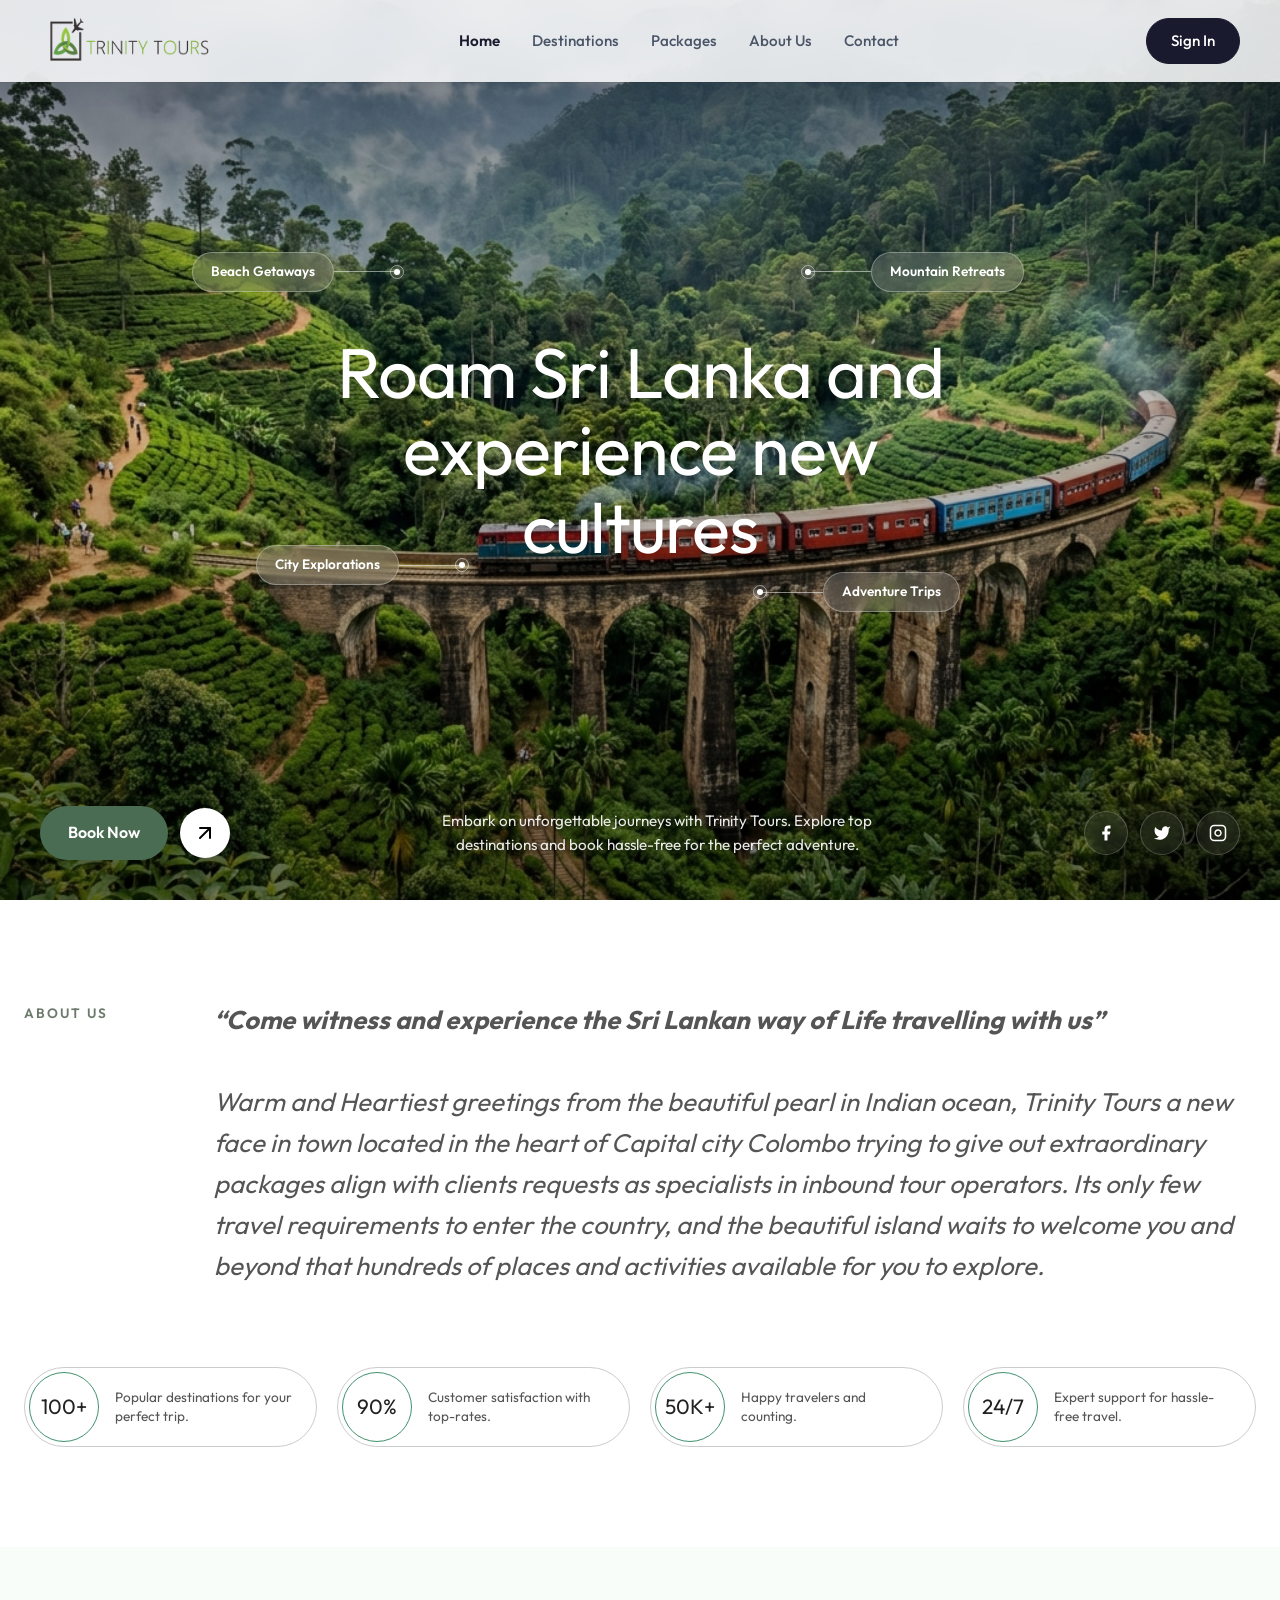
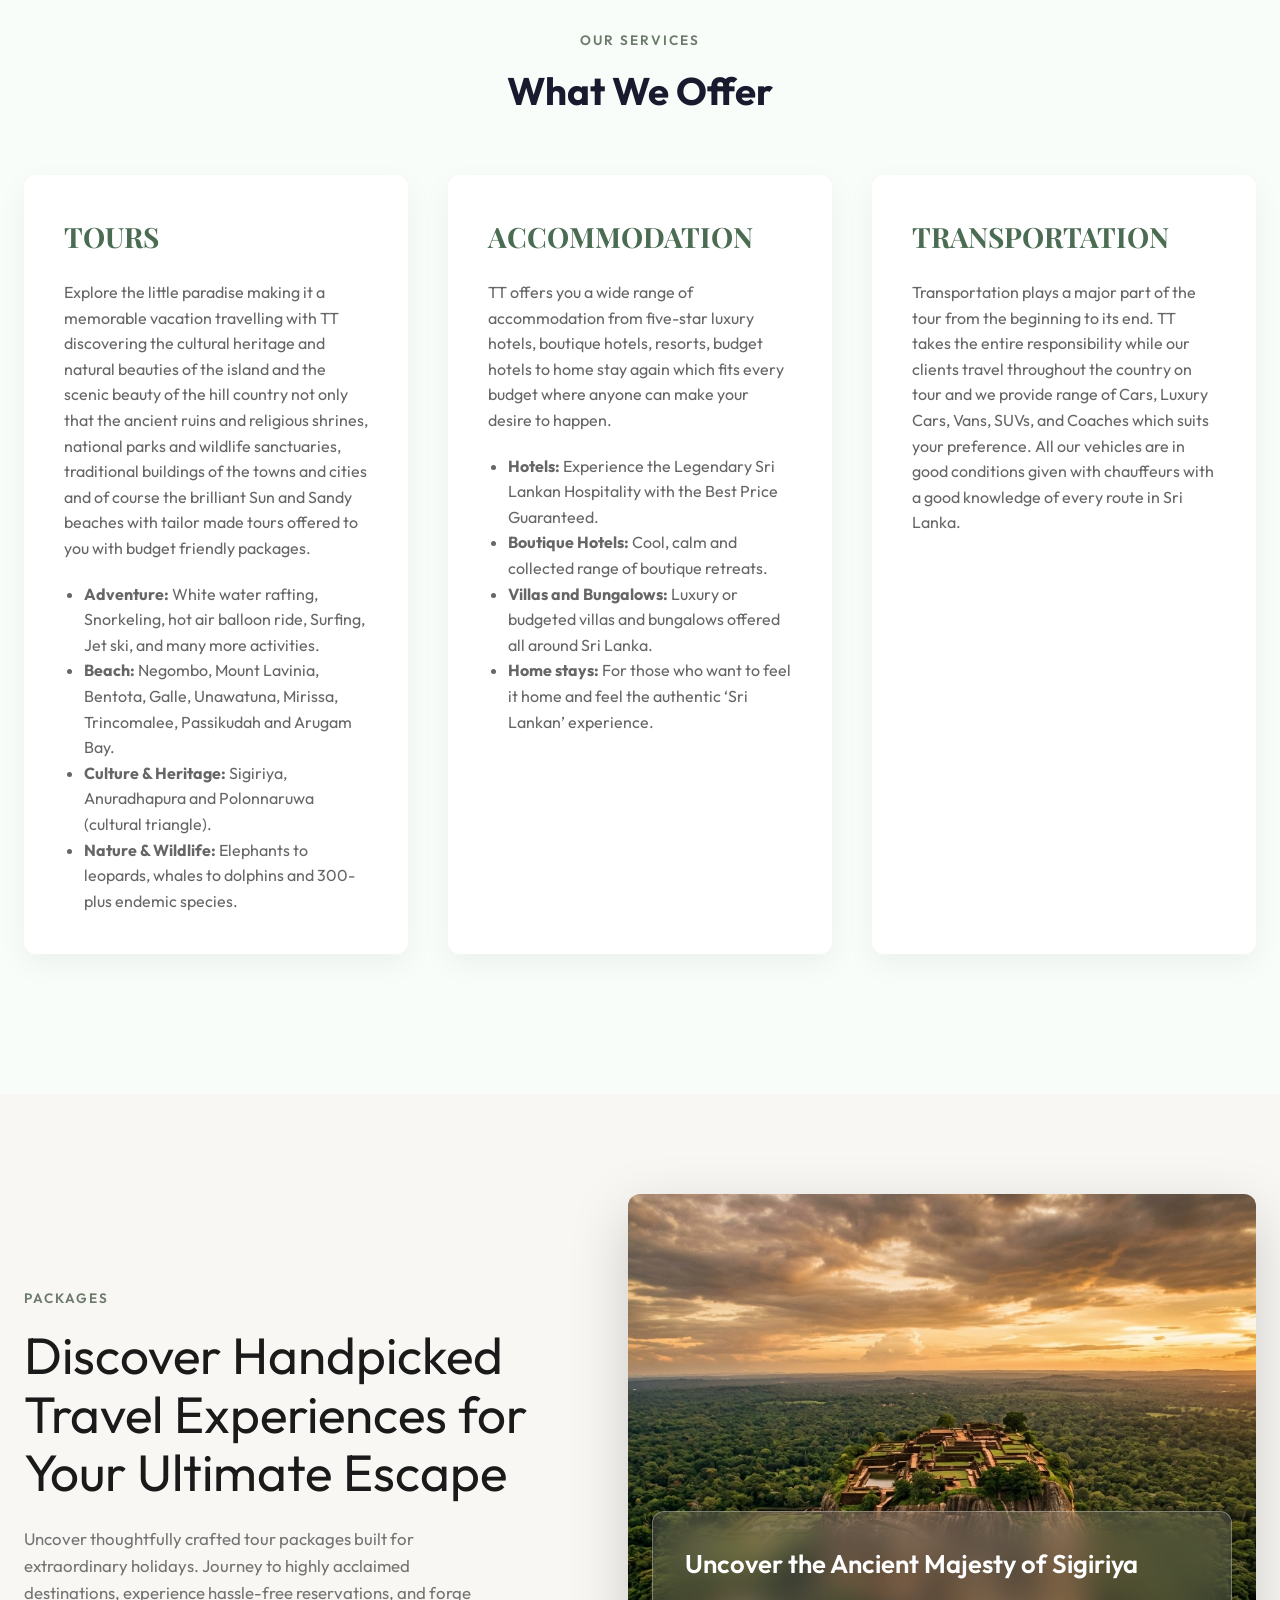
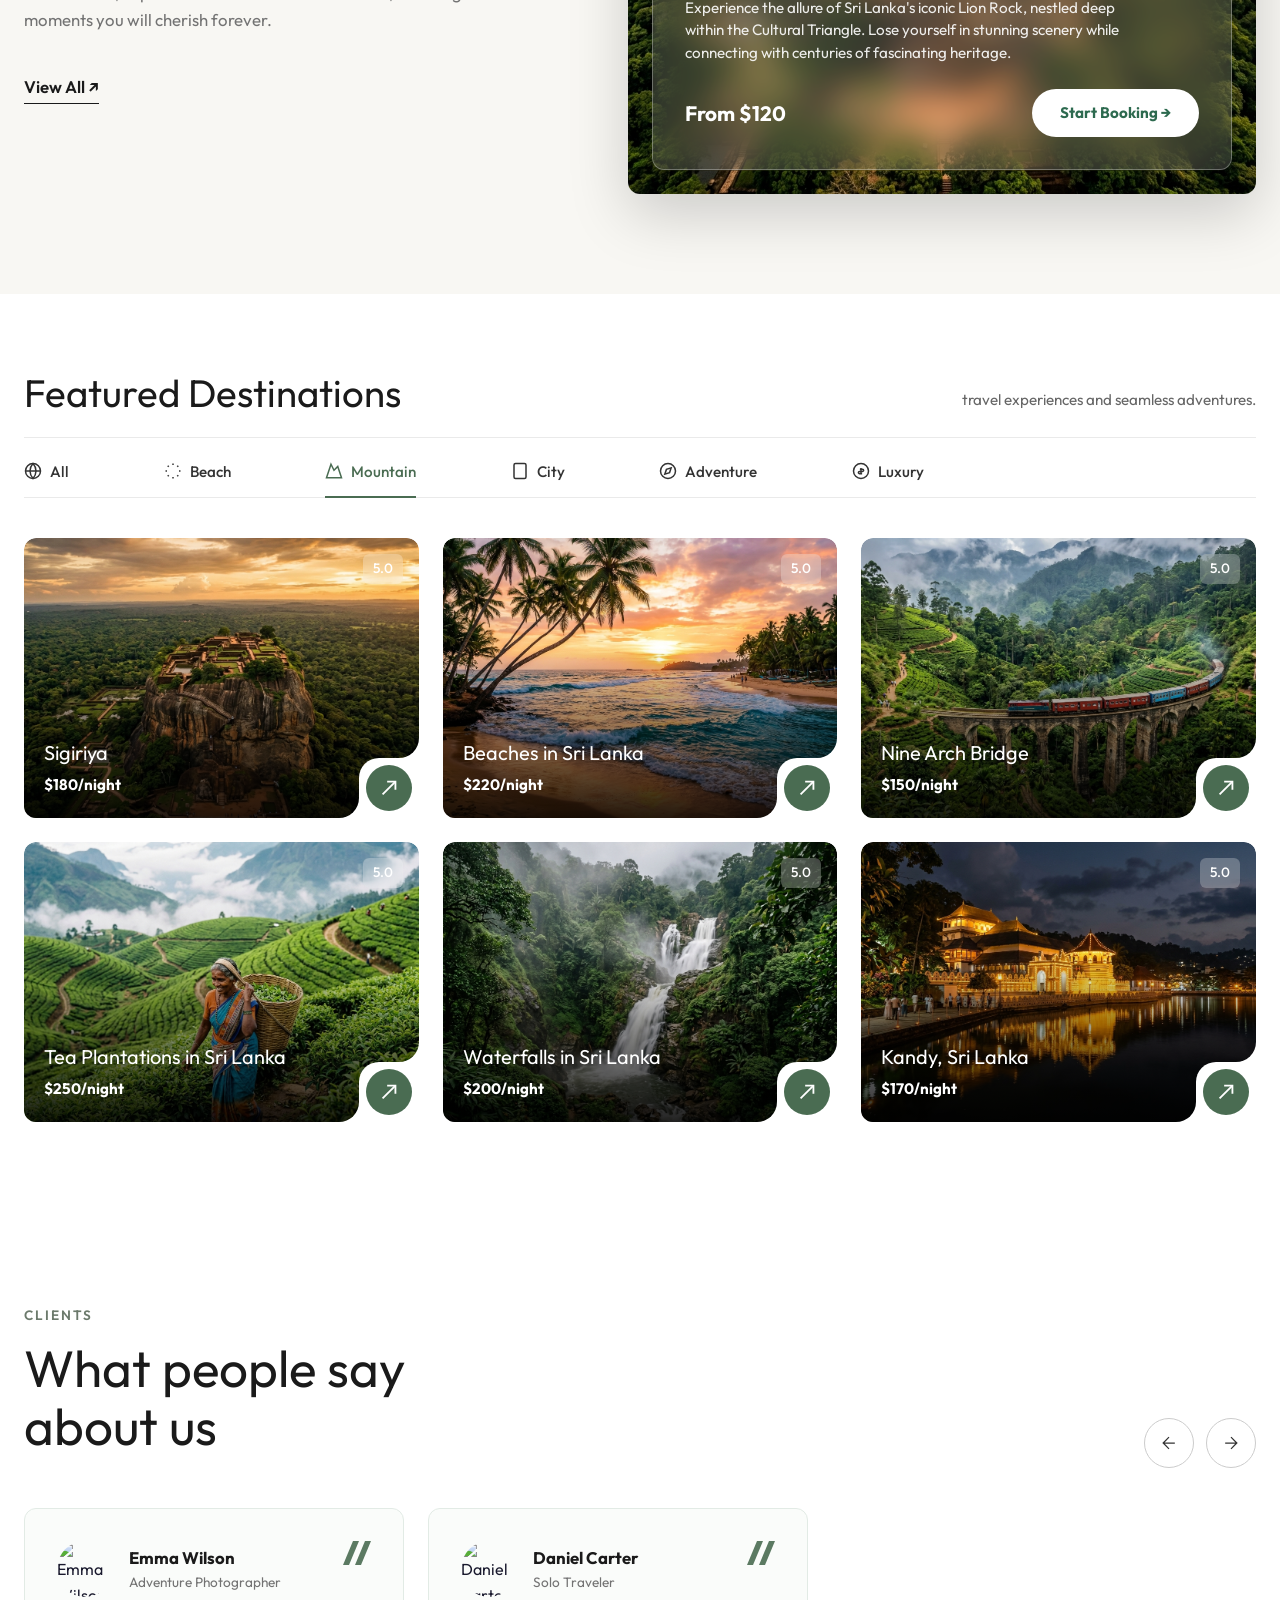
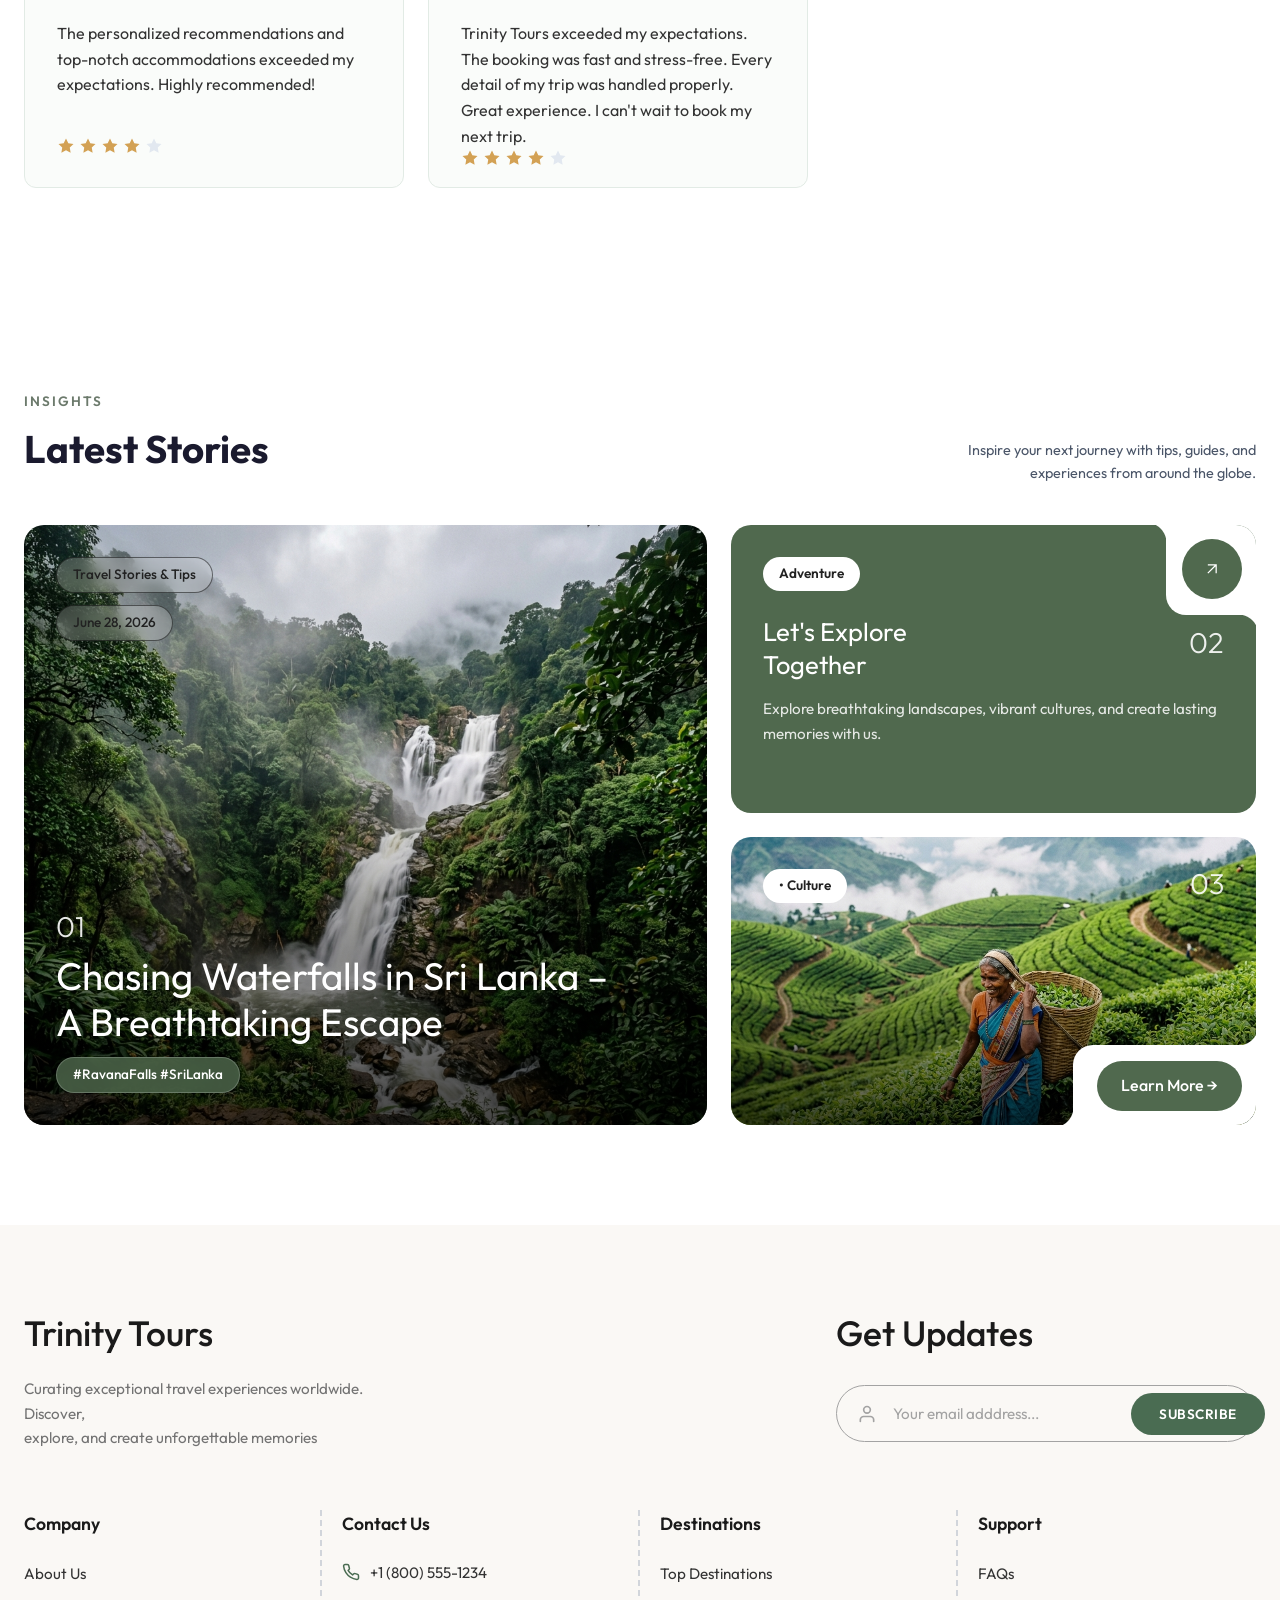
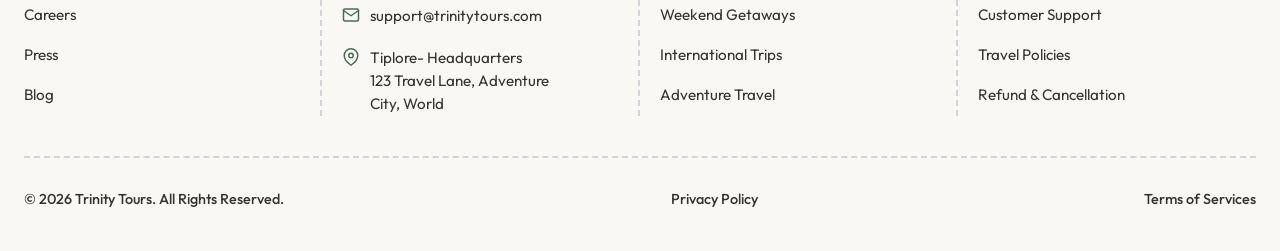
==== index.html @ fe4a24af "style: update hero background image to nine_arch.png" ====
<!DOCTYPE html>
<html lang="en">
<head>
  <meta charset="UTF-8" />
  <meta name="viewport" content="width=device-width, initial-scale=1.0" />
  <title>Trinity Tours – Discover the Pearl of the Indian Ocean</title>
  <meta name="description" content="Trinity Tours offers the best travel packages to Sri Lanka. Explore ancient temples, pristine beaches, lush tea plantations, and breathtaking wildlife. Book your perfect Sri Lanka getaway today." />
  <meta name="keywords" content="Sri Lanka tours, Sri Lanka travel, Sigiriya, Kandy, Ella, Mirissa, Yala, best Sri Lanka packages" />
  <link rel="preconnect" href="https://fonts.googleapis.com" />
  <link rel="preconnect" href="https://fonts.gstatic.com" crossorigin />
  <link href="https://fonts.googleapis.com/css2?family=Outfit:wght@300;400;500;600;700;800&family=Playfair+Display:ital,wght@0,600;0,700;1,600&display=swap" rel="stylesheet" />
  <link rel="stylesheet" href="css/style.css" />
</head>
<body>

  <!-- ===================== NAVBAR ===================== -->
  <header class="navbar" id="navbar">
    <div class="nav-container">
      <style>
        .site-logo {
          height: 50px; /* Adjust height for the navbar */
          width: auto;
          display: block;
        }
      </style>
      <a href="#" class="nav-logo" id="nav-logo-link">
        <img src="logo/logo_small.png" alt="Trinity Tours Logo" class="site-logo" />
      </a>

      <nav class="nav-links" id="nav-links">
        <a href="#home" class="nav-link active">Home</a>
        <a href="destinations.html" class="nav-link">Destinations</a>
        <a href="#packages" class="nav-link">Packages</a>
        <a href="about.html" class="nav-link">About Us</a>
        <a href="contact.html" class="nav-link">Contact</a>
      </nav>

      <div class="nav-actions">
        <a href="#signin" class="btn-signin" id="btn-signin-nav">Sign In</a>
        <button class="hamburger" id="hamburger" aria-label="Toggle menu">
          <span></span><span></span><span></span>
        </button>
      </div>
    </div>
  </header>

  <!-- ===================== HERO ===================== -->
  <section class="hero" id="home">
    <div class="hero-bg" style="background-image: url('images/nine_arch.png')"></div>
    <div class="hero-overlay"></div>

    <!-- Pointers -->
    <div class="pointer pointer-tl">
      <div class="pointer-label">Beach Getaways</div>
      <div class="pointer-line"></div>
      <div class="pointer-dot"></div>
    </div>
    
    <div class="pointer pointer-tr">
      <div class="pointer-dot"></div>
      <div class="pointer-line-left"></div>
      <div class="pointer-label">Mountain Retreats</div>
    </div>
    
    <div class="pointer pointer-bl">
      <div class="pointer-label">City Explorations</div>
      <div class="pointer-line"></div>
      <div class="pointer-dot"></div>
    </div>
    
    <div class="pointer pointer-br">
      <div class="pointer-dot"></div>
      <div class="pointer-line-left"></div>
      <div class="pointer-label">Adventure Trips</div>
    </div>

    <div class="hero-content">
      <h1 class="hero-title" id="hero-title">
        Roam Sri Lanka and<br/>experience new<br/>cultures
      </h1>
    </div>

    <div class="hero-footer">
      <div class="hf-left">
        <a href="#book" class="btn-book-now">Book Now</a>
        <a href="#book" class="btn-arrow">
          <svg width="24" height="24" viewBox="0 0 24 24" fill="none" stroke="currentColor" stroke-width="2" stroke-linecap="round" stroke-linejoin="round"><line x1="7" y1="17" x2="17" y2="7"></line><polyline points="7 7 17 7 17 17"></polyline></svg>
        </a>
      </div>
      <div class="hf-center">
        <p>Embark on unforgettable journeys with Trinity Tours. Explore top<br/>destinations and book hassle-free for the perfect adventure.</p>
      </div>
      <div class="hf-right">
        <a href="#" class="social-circle">
          <svg width="18" height="18" viewBox="0 0 24 24" fill="currentColor"><path d="M18 2h-3a5 5 0 00-5 5v3H7v4h3v8h4v-8h3l1-4h-4V7a1 1 0 011-1h3z"/></svg>
        </a>
        <a href="#" class="social-circle">
          <svg width="18" height="18" viewBox="0 0 24 24" fill="currentColor"><path d="M23 3a10.9 10.9 0 01-3.14 1.53 4.48 4.48 0 00-7.86 3v1A10.66 10.66 0 013 4s-4 9 5 13a11.64 11.64 0 01-7 2c9 5 20 0 20-11.5a4.5 4.5 0 00-.08-.83A7.72 7.72 0 0023 3z"/></svg>
        </a>
        <a href="#" class="social-circle">
          <svg width="18" height="18" viewBox="0 0 24 24" fill="none" stroke="currentColor" stroke-width="2"><rect x="2" y="2" width="20" height="20" rx="5" ry="5"/><path d="M16 11.37A4 4 0 1112.63 8 4 4 0 0116 11.37z"/><line x1="17.5" y1="6.5" x2="17.51" y2="6.5"/></svg>
        </a>
      </div>
    </div>
  </section>

  <!-- ===================== ABOUT US ===================== -->
  <section class="about-new-section" id="about">
    <div class="container">
      <div class="about-new-top">
        <div class="about-new-label">
          <span class="section-tag-new">ABOUT US</span>
        </div>
        <div class="about-new-text">
          <p class="about-new-desc">
            <strong>“Come witness and experience the Sri Lankan way of Life travelling with us”</strong><br/><br/>
            Warm and Heartiest greetings from the beautiful pearl in Indian ocean, Trinity Tours a new face in town located in the heart of Capital city Colombo trying to give out extraordinary packages align with clients requests as specialists in inbound tour operators. Its only few travel requirements to enter the country, and the beautiful island waits to welcome you and beyond that hundreds of places and activities available for you to explore.
          </p>
        </div>
      </div>
      
      <div class="about-new-stats">
        <div class="about-stat-pill">
          <div class="stat-circle">100+</div>
          <p>Popular destinations for your perfect trip.</p>
        </div>
        <div class="about-stat-pill">
          <div class="stat-circle">90%</div>
          <p>Customer satisfaction with top-rates.</p>
        </div>
        <div class="about-stat-pill">
          <div class="stat-circle">50K+</div>
          <p>Happy travelers and counting.</p>
        </div>
        <div class="about-stat-pill">
          <div class="stat-circle">24/7</div>
          <p>Expert support for hassle-free travel.</p>
        </div>
      </div>
    </div>
  </section>
  <!-- ===================== SERVICES ===================== -->
  <section class="services-section" id="services" style="padding: 80px 0; background: #f9fdfa;">
    <div class="container">
      <div style="text-align:center; margin-bottom: 60px;">
        <span class="section-tag-new">OUR SERVICES</span>
        <h2 class="section-title">What We Offer</h2>
      </div>

      <div style="display: grid; grid-template-columns: repeat(auto-fit, minmax(300px, 1fr)); gap: 40px; margin-bottom: 60px;">
        <!-- TOURS -->
        <div style="background: #fff; padding: 40px; border-radius: 12px; box-shadow: 0 10px 30px rgba(0,0,0,0.05);">
          <h3 style="font-family: 'Playfair Display', serif; font-size: 28px; color: #4a6c52; margin-bottom: 20px;">TOURS</h3>
          <p style="color: #666; line-height: 1.6; margin-bottom: 20px;">
            Explore the little paradise making it a memorable vacation travelling with TT discovering the cultural heritage and natural beauties of the island and the scenic beauty of the hill country not only that the ancient ruins and religious shrines, national parks and wildlife sanctuaries, traditional buildings of the towns and cities and of course the brilliant Sun and Sandy beaches with tailor made tours offered to you with budget friendly packages.
          </p>
          <ul style="color: #666; line-height: 1.6; list-style-type: disc; margin-left: 20px;">
            <li><strong>Adventure:</strong> White water rafting, Snorkeling, hot air balloon ride, Surfing, Jet ski, and many more activities.</li>
            <li><strong>Beach:</strong> Negombo, Mount Lavinia, Bentota, Galle, Unawatuna, Mirissa, Trincomalee, Passikudah and Arugam Bay.</li>
            <li><strong>Culture & Heritage:</strong> Sigiriya, Anuradhapura and Polonnaruwa (cultural triangle).</li>
            <li><strong>Nature & Wildlife:</strong> Elephants to leopards, whales to dolphins and 300-plus endemic species.</li>
          </ul>
        </div>

        <!-- ACCOMMODATION -->
        <div style="background: #fff; padding: 40px; border-radius: 12px; box-shadow: 0 10px 30px rgba(0,0,0,0.05);">
          <h3 style="font-family: 'Playfair Display', serif; font-size: 28px; color: #4a6c52; margin-bottom: 20px;">ACCOMMODATION</h3>
          <p style="color: #666; line-height: 1.6; margin-bottom: 20px;">
            TT offers you a wide range of accommodation from five-star luxury hotels, boutique hotels, resorts, budget hotels to home stay again which fits every budget where anyone can make your desire to happen.
          </p>
          <ul style="color: #666; line-height: 1.6; list-style-type: disc; margin-left: 20px;">
            <li><strong>Hotels:</strong> Experience the Legendary Sri Lankan Hospitality with the Best Price Guaranteed.</li>
            <li><strong>Boutique Hotels:</strong> Cool, calm and collected range of boutique retreats.</li>
            <li><strong>Villas and Bungalows:</strong> Luxury or budgeted villas and bungalows offered all around Sri Lanka.</li>
            <li><strong>Home stays:</strong> For those who want to feel it home and feel the authentic ‘Sri Lankan’ experience.</li>
          </ul>
        </div>
        
        <!-- Transportation -->
        <div style="background: #fff; padding: 40px; border-radius: 12px; box-shadow: 0 10px 30px rgba(0,0,0,0.05);">
          <h3 style="font-family: 'Playfair Display', serif; font-size: 28px; color: #4a6c52; margin-bottom: 20px;">TRANSPORTATION</h3>
          <p style="color: #666; line-height: 1.6;">
            Transportation plays a major part of the tour from the beginning to its end. TT takes the entire responsibility while our clients travel throughout the country on tour and we provide range of Cars, Luxury Cars, Vans, SUVs, and Coaches which suits your preference. All our vehicles are in good conditions given with chauffeurs with a good knowledge of every route in Sri Lanka.
          </p>
        </div>
      </div>
    </div>
  </section>


  <!-- ===================== PACKAGES ===================== -->
  <section class="packages-section" id="packages">
    <div class="container">
      <div class="packages-split">
        <div class="packages-content-left">
          <span class="section-tag-new">PACKAGES</span>
          <h2 class="section-title">Discover Handpicked Travel Experiences for Your Ultimate Escape</h2>
          <p class="section-desc">Uncover thoughtfully crafted tour packages built for extraordinary holidays. Journey to highly acclaimed destinations, experience hassle-free reservations, and forge moments you will cherish forever.</p>
          <a href="#packages" class="link-view-all">View All ↗</a>
        </div>
        <div class="packages-content-right">
          <div class="package-featured-single">
            <img src="images/sigiriya.png" alt="Featured Package" />
            <div class="package-featured-overlay">
              <h3>Uncover the Ancient Majesty of Sigiriya</h3>
              <p>Experience the allure of Sri Lanka's iconic Lion Rock, nestled deep within the Cultural Triangle. Lose yourself in stunning scenery while connecting with centuries of fascinating heritage.</p>
              <div class="package-featured-footer">
                <span class="package-price-large">From $120</span>
                <a href="#contact" class="btn-start-booking">Start Booking →</a>
              </div>
            </div>
          </div>
        </div>
      </div>
    </div>
  </section>

  <!-- ===================== FEATURED DESTINATIONS ===================== -->
  <section class="destinations-section" id="destinations">
    <div class="container">
      <div class="dest-header-top">
        <h2 class="dest-main-title">Featured Destinations</h2>
        <p class="dest-main-desc">travel experiences and seamless adventures.</p>
      </div>

      <div class="dest-tabs-container">
        <div class="dest-tabs" id="dest-tabs">
          <button class="dest-tab" data-filter="all">
            <svg width="18" height="18" viewBox="0 0 24 24" fill="none" stroke="currentColor" stroke-width="2"><circle cx="12" cy="12" r="10"/><line x1="2" y1="12" x2="22" y2="12"/><path d="M12 2a15.3 15.3 0 0 1 4 10 15.3 15.3 0 0 1-4 10 15.3 15.3 0 0 1-4-10 15.3 15.3 0 0 1 4-10z"/></svg>
            All
          </button>
          <button class="dest-tab" data-filter="beach">
            <svg width="18" height="18" viewBox="0 0 24 24" fill="none" stroke="currentColor" stroke-width="2"><path d="M12 2v2M12 20v2M4.93 4.93l1.41 1.41M17.66 17.66l1.41 1.41M2 12h2M20 12h2M6.34 17.66l-1.41 1.41M19.07 4.93l-1.41 1.41"/></svg>
            Beach
          </button>
          <button class="dest-tab active" data-filter="mountain">
            <svg width="18" height="18" viewBox="0 0 24 24" fill="none" stroke="currentColor" stroke-width="2"><path d="M8 3l4 8 5-5 5 15H2L8 3z"/></svg>
            Mountain
          </button>
          <button class="dest-tab" data-filter="city">
            <svg width="18" height="18" viewBox="0 0 24 24" fill="none" stroke="currentColor" stroke-width="2"><rect x="4" y="2" width="16" height="20" rx="2" ry="2"/><line x1="12" y1="18" x2="12.01" y2="18"/><line x1="8" y1="18" x2="8.01" y2="18"/><line x1="16" y1="18" x2="16.01" y2="18"/><line x1="12" y1="14" x2="12.01" y2="14"/><line x1="8" y1="14" x2="8.01" y2="14"/><line x1="16" y1="14" x2="16.01" y2="14"/><line x1="12" y1="10" x2="12.01" y2="10"/><line x1="8" y1="10" x2="8.01" y2="10"/><line x1="16" y1="10" x2="16.01" y2="10"/></svg>
            City
          </button>
          <button class="dest-tab" data-filter="adventure">
            <svg width="18" height="18" viewBox="0 0 24 24" fill="none" stroke="currentColor" stroke-width="2"><circle cx="12" cy="12" r="10"/><polygon points="16.24 7.76 14.12 14.12 7.76 16.24 9.88 9.88 16.24 7.76"/></svg>
            Adventure
          </button>
          <button class="dest-tab" data-filter="luxury">
            <svg width="18" height="18" viewBox="0 0 24 24" fill="none" stroke="currentColor" stroke-width="2"><circle cx="12" cy="12" r="10"/><path d="M12 8v8M10.5 9.5H14a1.5 1.5 0 0 1 0 3h-4a1.5 1.5 0 0 0 0 3h3.5"/></svg>
            Luxury
          </button>
        </div>
      </div>

      <div class="destinations-grid-new" id="destinations-grid">

        <div class="dest-card-new" data-category="mountain">
          <div class="dest-img-wrap">
            <img src="images/sigiriya.png" alt="Sigiriya" loading="lazy" />
          </div>
          <div class="dest-rating-badge">5.0</div>
          <div class="dest-card-content">
            <h3 class="dest-card-title">Sigiriya</h3>
            <div class="dest-card-price">$180/night</div>
          </div>
          <a href="#contact" class="dest-card-btn">
            <svg width="20" height="20" viewBox="0 0 24 24" fill="none" stroke="currentColor" stroke-width="2"><line x1="5" y1="19" x2="19" y2="5"></line><polyline points="10 5 19 5 19 14"></polyline></svg>
          </a>
        </div>

        <div class="dest-card-new" data-category="mountain">
          <div class="dest-img-wrap">
            <img src="images/beach.png" alt="Mirissa" loading="lazy" />
          </div>
          <div class="dest-rating-badge">5.0</div>
          <div class="dest-card-content">
            <h3 class="dest-card-title">Beaches in Sri Lanka</h3>
            <div class="dest-card-price">$220/night</div>
          </div>
          <a href="#contact" class="dest-card-btn">
            <svg width="20" height="20" viewBox="0 0 24 24" fill="none" stroke="currentColor" stroke-width="2"><line x1="5" y1="19" x2="19" y2="5"></line><polyline points="10 5 19 5 19 14"></polyline></svg>
          </a>
        </div>

        <div class="dest-card-new" data-category="mountain">
          <div class="dest-img-wrap">
            <img src="images/nine_arch.png" alt="Ella" loading="lazy" />
          </div>
          <div class="dest-rating-badge">5.0</div>
          <div class="dest-card-content">
            <h3 class="dest-card-title">Nine Arch Bridge</h3>
            <div class="dest-card-price">$150/night</div>
          </div>
          <a href="#contact" class="dest-card-btn">
            <svg width="20" height="20" viewBox="0 0 24 24" fill="none" stroke="currentColor" stroke-width="2"><line x1="5" y1="19" x2="19" y2="5"></line><polyline points="10 5 19 5 19 14"></polyline></svg>
          </a>
        </div>

        <div class="dest-card-new" data-category="mountain">
          <div class="dest-img-wrap">
            <img src="images/tea.png" alt="Tea" loading="lazy" />
          </div>
          <div class="dest-rating-badge">5.0</div>
          <div class="dest-card-content">
            <h3 class="dest-card-title">Tea Plantations in Sri Lanka</h3>
            <div class="dest-card-price">$250/night</div>
          </div>
          <a href="#contact" class="dest-card-btn">
            <svg width="20" height="20" viewBox="0 0 24 24" fill="none" stroke="currentColor" stroke-width="2"><line x1="5" y1="19" x2="19" y2="5"></line><polyline points="10 5 19 5 19 14"></polyline></svg>
          </a>
        </div>

        <div class="dest-card-new" data-category="mountain">
          <div class="dest-img-wrap">
            <img src="images/waterfall.png" alt="Waterfall" loading="lazy" />
          </div>
          <div class="dest-rating-badge">5.0</div>
          <div class="dest-card-content">
            <h3 class="dest-card-title">Waterfalls in Sri Lanka</h3>
            <div class="dest-card-price">$200/night</div>
          </div>
          <a href="#contact" class="dest-card-btn">
            <svg width="20" height="20" viewBox="0 0 24 24" fill="none" stroke="currentColor" stroke-width="2"><line x1="5" y1="19" x2="19" y2="5"></line><polyline points="10 5 19 5 19 14"></polyline></svg>
          </a>
        </div>

        <div class="dest-card-new" data-category="mountain">
          <div class="dest-img-wrap">
            <img src="images/temple.png" alt="Temple" loading="lazy" />
          </div>
          <div class="dest-rating-badge">5.0</div>
          <div class="dest-card-content">
            <h3 class="dest-card-title">Kandy, Sri Lanka</h3>
            <div class="dest-card-price">$170/night</div>
          </div>
          <a href="#contact" class="dest-card-btn">
            <svg width="20" height="20" viewBox="0 0 24 24" fill="none" stroke="currentColor" stroke-width="2"><line x1="5" y1="19" x2="19" y2="5"></line><polyline points="10 5 19 5 19 14"></polyline></svg>
          </a>
        </div>

      </div>
    </div>
  </section>

  <!-- ===================== TESTIMONIALS ===================== -->
  <section class="testimonials-section" id="testimonials">
    <div class="container">
      <div class="section-header-row">
        <div>
          <span class="section-tag section-tag-green">CLIENTS</span>
          <h2 class="section-title">What people say<br/>about us</h2>
        </div>
        <div class="testimonial-arrows">
          <button class="arrow-btn" id="testi-prev" aria-label="Previous review">
            <svg width="20" height="20" viewBox="0 0 24 24" fill="none" stroke="currentColor" stroke-width="1.5"><path d="M19 12H5M12 19l-7-7 7-7"/></svg>
          </button>
          <button class="arrow-btn" id="testi-next" aria-label="Next review">
            <svg width="20" height="20" viewBox="0 0 24 24" fill="none" stroke="currentColor" stroke-width="1.5"><path d="M5 12h14M12 5l7 7-7 7"/></svg>
          </button>
        </div>
      </div>

      <div class="testimonials-track-wrap">
        <div class="testimonials-track" id="testimonials-track">

          <div class="testi-card" id="testi-1">
            <div class="testi-header">
              <div class="testi-author-wrapper">
                <img src="https://i.pravatar.cc/150?img=47" alt="Sophia Carter" class="testi-avatar-img" />
                <div class="testi-author-info">
                  <strong>Sophia Carter</strong>
                  <span>Travel Blogger</span>
                </div>
              </div>
              <div class="testi-quote-icon">
                <svg width="28" height="24" viewBox="0 0 28 24" fill="#4a6c52">
                  <polygon points="10,0 16,0 6,24 0,24" />
                  <polygon points="22,0 28,0 18,24 12,24" />
                </svg>
              </div>
            </div>
            <p class="testi-text">An unforgettable experience! The seamless booking process and well-curated packages made my trip stress-free. Every destination felt like a dream come true!</p>
            <div class="testi-stars">
              <svg width="18" height="18" viewBox="0 0 24 24" fill="#D3A154"><path d="M12 2l3.09 6.26L22 9.27l-5 4.87 1.18 6.88L12 17.77l-6.18 3.25L7 14.14 2 9.27l6.91-1.01L12 2z"/></svg>
              <svg width="18" height="18" viewBox="0 0 24 24" fill="#D3A154"><path d="M12 2l3.09 6.26L22 9.27l-5 4.87 1.18 6.88L12 17.77l-6.18 3.25L7 14.14 2 9.27l6.91-1.01L12 2z"/></svg>
              <svg width="18" height="18" viewBox="0 0 24 24" fill="#D3A154"><path d="M12 2l3.09 6.26L22 9.27l-5 4.87 1.18 6.88L12 17.77l-6.18 3.25L7 14.14 2 9.27l6.91-1.01L12 2z"/></svg>
              <svg width="18" height="18" viewBox="0 0 24 24" fill="#D3A154"><path d="M12 2l3.09 6.26L22 9.27l-5 4.87 1.18 6.88L12 17.77l-6.18 3.25L7 14.14 2 9.27l6.91-1.01L12 2z"/></svg>
              <svg width="18" height="18" viewBox="0 0 24 24" fill="#E2E8F0"><path d="M12 2l3.09 6.26L22 9.27l-5 4.87 1.18 6.88L12 17.77l-6.18 3.25L7 14.14 2 9.27l6.91-1.01L12 2z"/></svg>
            </div>
          </div>

          <div class="testi-card" id="testi-2">
            <div class="testi-header">
              <div class="testi-author-wrapper">
                <img src="https://i.pravatar.cc/150?img=44" alt="Emma Wilson" class="testi-avatar-img" />
                <div class="testi-author-info">
                  <strong>Emma Wilson</strong>
                  <span>Adventure Photographer</span>
                </div>
              </div>
              <div class="testi-quote-icon">
                <svg width="28" height="24" viewBox="0 0 28 24" fill="#4a6c52">
                  <polygon points="10,0 16,0 6,24 0,24" />
                  <polygon points="22,0 28,0 18,24 12,24" />
                </svg>
              </div>
            </div>
            <p class="testi-text">The personalized recommendations and top-notch accommodations exceeded my expectations. Highly recommended!</p>
            <div class="testi-stars">
              <svg width="18" height="18" viewBox="0 0 24 24" fill="#D3A154"><path d="M12 2l3.09 6.26L22 9.27l-5 4.87 1.18 6.88L12 17.77l-6.18 3.25L7 14.14 2 9.27l6.91-1.01L12 2z"/></svg>
              <svg width="18" height="18" viewBox="0 0 24 24" fill="#D3A154"><path d="M12 2l3.09 6.26L22 9.27l-5 4.87 1.18 6.88L12 17.77l-6.18 3.25L7 14.14 2 9.27l6.91-1.01L12 2z"/></svg>
              <svg width="18" height="18" viewBox="0 0 24 24" fill="#D3A154"><path d="M12 2l3.09 6.26L22 9.27l-5 4.87 1.18 6.88L12 17.77l-6.18 3.25L7 14.14 2 9.27l6.91-1.01L12 2z"/></svg>
              <svg width="18" height="18" viewBox="0 0 24 24" fill="#D3A154"><path d="M12 2l3.09 6.26L22 9.27l-5 4.87 1.18 6.88L12 17.77l-6.18 3.25L7 14.14 2 9.27l6.91-1.01L12 2z"/></svg>
              <svg width="18" height="18" viewBox="0 0 24 24" fill="#E2E8F0"><path d="M12 2l3.09 6.26L22 9.27l-5 4.87 1.18 6.88L12 17.77l-6.18 3.25L7 14.14 2 9.27l6.91-1.01L12 2z"/></svg>
            </div>
          </div>

          <div class="testi-card" id="testi-3">
            <div class="testi-header">
              <div class="testi-author-wrapper">
                <img src="https://i.pravatar.cc/150?img=53" alt="Daniel Carter" class="testi-avatar-img" />
                <div class="testi-author-info">
                  <strong>Daniel Carter</strong>
                  <span>Solo Traveler</span>
                </div>
              </div>
              <div class="testi-quote-icon">
                <svg width="28" height="24" viewBox="0 0 28 24" fill="#4a6c52">
                  <polygon points="10,0 16,0 6,24 0,24" />
                  <polygon points="22,0 28,0 18,24 12,24" />
                </svg>
              </div>
            </div>
            <p class="testi-text">Trinity Tours exceeded my expectations. The booking was fast and stress-free. Every detail of my trip was handled properly. Great experience. I can't wait to book my next trip.</p>
            <div class="testi-stars">
              <svg width="18" height="18" viewBox="0 0 24 24" fill="#D3A154"><path d="M12 2l3.09 6.26L22 9.27l-5 4.87 1.18 6.88L12 17.77l-6.18 3.25L7 14.14 2 9.27l6.91-1.01L12 2z"/></svg>
              <svg width="18" height="18" viewBox="0 0 24 24" fill="#D3A154"><path d="M12 2l3.09 6.26L22 9.27l-5 4.87 1.18 6.88L12 17.77l-6.18 3.25L7 14.14 2 9.27l6.91-1.01L12 2z"/></svg>
              <svg width="18" height="18" viewBox="0 0 24 24" fill="#D3A154"><path d="M12 2l3.09 6.26L22 9.27l-5 4.87 1.18 6.88L12 17.77l-6.18 3.25L7 14.14 2 9.27l6.91-1.01L12 2z"/></svg>
              <svg width="18" height="18" viewBox="0 0 24 24" fill="#D3A154"><path d="M12 2l3.09 6.26L22 9.27l-5 4.87 1.18 6.88L12 17.77l-6.18 3.25L7 14.14 2 9.27l6.91-1.01L12 2z"/></svg>
              <svg width="18" height="18" viewBox="0 0 24 24" fill="#E2E8F0"><path d="M12 2l3.09 6.26L22 9.27l-5 4.87 1.18 6.88L12 17.77l-6.18 3.25L7 14.14 2 9.27l6.91-1.01L12 2z"/></svg>
            </div>
          </div>
          
          <div class="testi-card" id="testi-4">
            <div class="testi-header">
              <div class="testi-author-wrapper">
                <img src="https://i.pravatar.cc/150?img=11" alt="Ravi Patel" class="testi-avatar-img" />
                <div class="testi-author-info">
                  <strong>Ravi Patel</strong>
                  <span>Dubai, UAE</span>
                </div>
              </div>
              <div class="testi-quote-icon">
                <svg width="28" height="24" viewBox="0 0 28 24" fill="#4a6c52">
                  <polygon points="10,0 16,0 6,24 0,24" />
                  <polygon points="22,0 28,0 18,24 12,24" />
                </svg>
              </div>
            </div>
            <p class="testi-text">Professional, punctual and passionate about their country. Trinity Tours showed us the real Sri Lanka beyond just the tourist spots. Genuinely life-changing.</p>
            <div class="testi-stars">
              <svg width="18" height="18" viewBox="0 0 24 24" fill="#D3A154"><path d="M12 2l3.09 6.26L22 9.27l-5 4.87 1.18 6.88L12 17.77l-6.18 3.25L7 14.14 2 9.27l6.91-1.01L12 2z"/></svg>
              <svg width="18" height="18" viewBox="0 0 24 24" fill="#D3A154"><path d="M12 2l3.09 6.26L22 9.27l-5 4.87 1.18 6.88L12 17.77l-6.18 3.25L7 14.14 2 9.27l6.91-1.01L12 2z"/></svg>
              <svg width="18" height="18" viewBox="0 0 24 24" fill="#D3A154"><path d="M12 2l3.09 6.26L22 9.27l-5 4.87 1.18 6.88L12 17.77l-6.18 3.25L7 14.14 2 9.27l6.91-1.01L12 2z"/></svg>
              <svg width="18" height="18" viewBox="0 0 24 24" fill="#D3A154"><path d="M12 2l3.09 6.26L22 9.27l-5 4.87 1.18 6.88L12 17.77l-6.18 3.25L7 14.14 2 9.27l6.91-1.01L12 2z"/></svg>
              <svg width="18" height="18" viewBox="0 0 24 24" fill="#D3A154"><path d="M12 2l3.09 6.26L22 9.27l-5 4.87 1.18 6.88L12 17.77l-6.18 3.25L7 14.14 2 9.27l6.91-1.01L12 2z"/></svg>
            </div>
          </div>

        </div>
      </div>
    </div>
  </section>

  <!-- ===================== LATEST STORIES ===================== -->
  <section class="stories-section" id="stories">
    <div class="container">
      <div class="section-header-row">
        <div>
          <span class="section-tag section-tag-green">INSIGHTS</span>
          <h2 class="section-title">Latest Stories</h2>
        </div>
        <p class="section-desc-side">Inspire your next journey with tips, guides, and experiences from around the globe.</p>
      </div>

      <div class="stories-bento-grid">
        <!-- Card 1: Large left card -->
        <div class="bento-card bento-large" style="background-image: url('images/waterfall.png')">
          <div class="bento-overlay"></div>
          <div class="bento-large-top">
            <div class="bento-pill-group">
              <span class="bento-pill bento-pill-outline">Travel Stories & Tips</span>
              <span class="bento-pill bento-pill-outline">June 28, 2026</span>
            </div>
          </div>
          <div class="bento-large-bottom">
            <div class="bento-number">01</div>
            <h3 class="bento-title">Chasing Waterfalls in Sri Lanka –<br/>A Breathtaking Escape</h3>
            <span class="bento-pill bento-pill-green">#RavanaFalls #SriLanka</span>
          </div>
        </div>

        <div class="bento-col-right">
          <!-- Card 2: Top right card -->
          <div class="bento-card bento-small bento-solid-green">
            <div class="bento-corner-btn-wrap tr">
              <a href="#stories" class="bento-circle-btn">
                <svg width="20" height="20" viewBox="0 0 24 24" fill="none" stroke="currentColor" stroke-width="1.5"><path d="M7 17l9.2-9.2M17 17V7H7"/></svg>
              </a>
            </div>
            <div class="bento-small-top">
              <span class="bento-pill bento-pill-white">Adventure</span>
            </div>
            <div class="bento-small-mid">
              <h3 class="bento-title-small">Let's Explore<br/>Together</h3>
              <div class="bento-number">02</div>
            </div>
            <p class="bento-desc">Explore breathtaking landscapes, vibrant cultures, and create lasting memories with us.</p>
          </div>

          <!-- Card 3: Bottom right card -->
          <div class="bento-card bento-small bento-img" style="background-image: url('images/tea.png')">
            <div class="bento-overlay"></div>
            <div class="bento-small-top">
              <span class="bento-pill bento-pill-white">• Culture</span>
              <div class="bento-number">03</div>
            </div>
            <div class="bento-corner-btn-wrap br">
              <a href="#stories" class="bento-pill-btn">Learn More →</a>
            </div>
          </div>
        </div>
      </div>
    </div>
  </section>



  <!-- ===================== FOOTER ===================== -->
  <footer class="footer-new" id="footer">
    <div class="container">
      <div class="footer-new-top">
        <div class="footer-new-brand">
          <h2>Trinity Tours</h2>
          <p>Curating exceptional travel experiences worldwide. Discover,<br>explore, and create unforgettable memories</p>
        </div>
        <div class="footer-new-subscribe">
          <h2>Get Updates</h2>
          <form class="footer-sub-form">
            <div class="input-wrapper">
              <svg width="20" height="20" viewBox="0 0 24 24" fill="none" stroke="#a3a3a3" stroke-width="2" stroke-linecap="round" stroke-linejoin="round" class="input-icon"><path d="M20 21v-2a4 4 0 0 0-4-4H8a4 4 0 0 0-4 4v2"></path><circle cx="12" cy="7" r="4"></circle></svg>
              <input type="email" placeholder="Your email adddress...">
              <button type="submit">SUBSCRIBE</button>
            </div>
          </form>
        </div>
      </div>
      
      <div class="footer-new-links">
        <div class="footer-col-new">
          <h4>Company</h4>
          <ul>
            <li><a href="#">About Us</a></li>
            <li><a href="#">Careers</a></li>
            <li><a href="#">Press</a></li>
            <li><a href="#">Blog</a></li>
          </ul>
        </div>
        <div class="footer-col-new footer-col-contact">
          <h4>Contact Us</h4>
          <ul>
            <li>
              <span class="c-icon"><svg width="18" height="18" viewBox="0 0 24 24" fill="none" stroke="currentColor" stroke-width="2" stroke-linecap="round" stroke-linejoin="round"><path d="M22 16.92v3a2 2 0 0 1-2.18 2 19.79 19.79 0 0 1-8.63-3.07 19.5 19.5 0 0 1-6-6 19.79 19.79 0 0 1-3.07-8.67A2 2 0 0 1 4.11 2h3a2 2 0 0 1 2 1.72 12.84 12.84 0 0 0 .7 2.81 2 2 0 0 1-.45 2.11L8.09 9.91a16 16 0 0 0 6 6l1.27-1.27a2 2 0 0 1 2.11-.45 12.84 12.84 0 0 0 2.81.7A2 2 0 0 1 22 16.92z"></path></svg></span> 
              <span>+1 (800) 555-1234</span>
            </li>
            <li>
              <span class="c-icon"><svg width="18" height="18" viewBox="0 0 24 24" fill="none" stroke="currentColor" stroke-width="2" stroke-linecap="round" stroke-linejoin="round"><path d="M4 4h16c1.1 0 2 .9 2 2v12c0 1.1-.9 2-2 2H4c-1.1 0-2-.9-2-2V6c0-1.1.9-2 2-2z"></path><polyline points="22,6 12,13 2,6"></polyline></svg></span> 
              <span>support@trinitytours.com</span>
            </li>
            <li>
              <span class="c-icon"><svg width="18" height="18" viewBox="0 0 24 24" fill="none" stroke="currentColor" stroke-width="2" stroke-linecap="round" stroke-linejoin="round"><path d="M21 10c0 7-9 13-9 13s-9-6-9-13a9 9 0 0 1 18 0z"></path><circle cx="12" cy="10" r="3"></circle></svg></span> 
              <span>Tiplore- Headquarters<br>123 Travel Lane, Adventure<br>City, World</span>
            </li>
          </ul>
        </div>
        <div class="footer-col-new">
          <h4>Destinations</h4>
          <ul>
            <li><a href="#">Top Destinations</a></li>
            <li><a href="#">Weekend Getaways</a></li>
            <li><a href="#">International Trips</a></li>
            <li><a href="#">Adventure Travel</a></li>
          </ul>
        </div>
        <div class="footer-col-new">
          <h4>Support</h4>
          <ul>
            <li><a href="#">FAQs</a></li>
            <li><a href="#">Customer Support</a></li>
            <li><a href="#">Travel Policies</a></li>
            <li><a href="#">Refund & Cancellation</a></li>
          </ul>
        </div>
      </div>

      <div class="footer-new-bottom">
        <p>© 2026 Trinity Tours. All Rights Reserved.</p>
        <p><a href="#">Privacy Policy</a></p>
        <p><a href="#">Terms of Services</a></p>
      </div>
    </div>
  </footer>

  <!-- Scroll to top -->
  <button class="scroll-top" id="scroll-top" aria-label="Scroll to top">↑</button>

  <script src="js/main.js"></script>
</body>
</html>
---- css/style.css ----
/* ============================================
   TRINITY TOURS – MAIN STYLESHEET
   Sri Lanka Tourism Website
   ============================================ */

/* ---- CSS Variables / Design Tokens ---- */
:root {
  --green-primary: #2D6A4F;
  --green-mid: #40916C;
  --green-light: #52B788;
  --green-pale: #D8F3DC;
  --green-accent: #74C69D;
  --gold: #E9A227;
  --gold-light: #F4C261;
  --dark: #0D1B12;
  --dark-2: #1A2F20;
  --dark-3: #243B2C;
  --text-main: #1A1A2E;
  --text-body: #4A5568;
  --text-light: #718096;
  --white: #FFFFFF;
  --white-90: rgba(255,255,255,0.9);
  --white-70: rgba(255,255,255,0.7);
  --white-10: rgba(255,255,255,0.1);
  --white-15: rgba(255,255,255,0.15);
  --glass: rgba(255,255,255,0.08);
  --glass-border: rgba(255,255,255,0.15);
  --shadow-sm: 0 2px 8px rgba(0,0,0,0.08);
  --shadow-md: 0 8px 30px rgba(0,0,0,0.12);
  --shadow-lg: 0 20px 60px rgba(0,0,0,0.18);
  --shadow-green: 0 8px 30px rgba(45,106,79,0.3);
  --radius-sm: 8px;
  --radius-md: 16px;
  --radius-lg: 24px;
  --radius-xl: 32px;
  --transition: 0.3s cubic-bezier(0.4, 0, 0.2, 1);
  --font-main: 'Outfit', sans-serif;
  --font-serif: 'Playfair Display', serif;
}

/* ---- Reset & Base ---- */
*, *::before, *::after { box-sizing: border-box; margin: 0; padding: 0; }
html { scroll-behavior: smooth; font-size: 16px; }
body {
  font-family: var(--font-main);
  color: var(--text-main);
  background: var(--white);
  overflow-x: hidden;
  line-height: 1.6;
}
img { max-width: 100%; height: auto; display: block; }
a { text-decoration: none; color: inherit; }
ul { list-style: none; }
button { border: none; cursor: pointer; font-family: var(--font-main); }
input, select, textarea { font-family: var(--font-main); }

.container {
  max-width: 1280px;
  margin: 0 auto;
  padding: 0 24px;
}

/* ---- Typography Utilities ---- */
.section-tag {
  display: inline-block;
  font-size: 0.75rem;
  font-weight: 600;
  letter-spacing: 0.12em;
  text-transform: uppercase;
  color: var(--green-mid);
  background: var(--green-pale);
  padding: 4px 12px;
  border-radius: 20px;
  margin-bottom: 12px;
}

.section-title {
  font-size: clamp(1.6rem, 3vw, 2.4rem);
  font-weight: 700;
  line-height: 1.25;
  color: var(--text-main);
  margin-bottom: 12px;
}

.section-desc {
  font-size: 0.95rem;
  color: var(--text-body);
  line-height: 1.7;
  max-width: 480px;
}

.section-header { margin-bottom: 48px; }
.section-header-row {
  display: flex;
  justify-content: space-between;
  align-items: flex-end;
  gap: 24px;
  margin-bottom: 40px;
  flex-wrap: wrap;
}
.section-desc-side {
  font-size: 0.9rem;
  color: var(--text-body);
  max-width: 300px;
  text-align: right;
}

.link-more {
  font-size: 0.9rem;
  font-weight: 600;
  color: var(--green-mid);
  border-bottom: 1px solid var(--green-mid);
  padding-bottom: 2px;
  transition: color var(--transition), border-color var(--transition);
  white-space: nowrap;
}
.link-more:hover { color: var(--green-primary); border-color: var(--green-primary); }

/* ---- Buttons ---- */
.btn-primary {
  background: var(--green-primary);
  color: var(--white);
  padding: 10px 22px;
  border-radius: var(--radius-sm);
  font-weight: 600;
  font-size: 0.875rem;
  transition: background var(--transition), transform var(--transition), box-shadow var(--transition);
}
.btn-primary:hover {
  background: var(--green-mid);
  transform: translateY(-2px);
  box-shadow: var(--shadow-green);
}

.btn-hero-primary {
  background: var(--green-primary);
  color: var(--white);
  padding: 14px 32px;
  border-radius: var(--radius-sm);
  font-size: 1rem;
  font-weight: 700;
  transition: all var(--transition);
  box-shadow: 0 4px 20px rgba(45,106,79,0.4);
}
.btn-hero-primary:hover {
  background: var(--green-mid);
  transform: translateY(-3px);
  box-shadow: 0 8px 30px rgba(45,106,79,0.5);
}

.btn-hero-secondary {
  display: flex;
  align-items: center;
  gap: 10px;
  color: var(--white);
  font-size: 0.95rem;
  font-weight: 600;
  padding: 14px 28px;
  border: 2px solid var(--white-70);
  border-radius: var(--radius-sm);
  backdrop-filter: blur(8px);
  background: var(--white-10);
  transition: all var(--transition);
}
.btn-hero-secondary:hover {
  background: var(--white-15);
  border-color: var(--white);
  transform: translateY(-2px);
}
.play-icon {
  width: 30px; height: 30px;
  background: var(--white);
  color: var(--green-primary);
  border-radius: 50%;
  display: flex; align-items: center; justify-content: center;
  font-size: 0.7rem;
}

/* ============================================
   NAVBAR
   ============================================ */
.navbar {
  position: fixed;
  top: 0; left: 0; right: 0;
  z-index: 1000;
  padding: 16px 0;
  background: rgba(255, 255, 255, 0.85);
  backdrop-filter: blur(24px) saturate(180%);
  -webkit-backdrop-filter: blur(24px) saturate(180%);
  box-shadow: 0 1px 0 rgba(0,0,0,0.05), 0 4px 24px rgba(0,0,0,0.06);
  transition: all 0.35s ease;
}

/* Scrolled state — full-width blurred bar */
.navbar.scrolled {
  padding: 12px 0;
}
.nav-container {
  max-width: 1440px;
  margin: 0 auto;
  padding: 0 40px;
  display: flex;
  align-items: center;
  justify-content: space-between;
}
.nav-logo {
  display: flex;
  align-items: center;
  text-decoration: none;
}
.logo-text {
  font-size: 1.5rem;
  font-weight: 700;
  color: var(--white);
  letter-spacing: 0.5px;
}

.nav-links {
  display: flex;
  align-items: center;
  gap: 32px;
}
.nav-link {
  color: var(--text-body);
  font-size: 0.95rem;
  font-weight: 500;
  transition: all var(--transition);
  text-decoration: none;
}
.nav-link:hover,
.nav-link.active {
  color: var(--text-main);
  font-weight: 600;
}

.nav-actions { display: flex; align-items: center; gap: 16px; }

.btn-signin {
  color: var(--white);
  font-size: 0.95rem;
  font-weight: 500;
  padding: 10px 24px;
  border-radius: 30px;
  background: var(--text-main);
  border: 1px solid var(--text-main);
  transition: all var(--transition);
  text-decoration: none;
}
.btn-signin:hover {
  background: var(--text-body);
  border-color: var(--text-body);
}

.hamburger {
  display: none;
  flex-direction: column;
  gap: 5px;
  background: transparent;
  padding: 6px;
}
.hamburger span {
  display: block;
  width: 22px; height: 2px;
  background: var(--text-main);
  border-radius: 2px;
  transition: all var(--transition);
}
.hamburger.open span:nth-child(1) { transform: translateY(7px) rotate(45deg); }
.hamburger.open span:nth-child(2) { opacity: 0; }
.hamburger.open span:nth-child(3) { transform: translateY(-7px) rotate(-45deg); }

/* ============================================
   HERO SECTION
   ============================================ */
.hero {
  position: relative;
  height: 100vh;
  min-height: 700px;
  display: flex;
  align-items: center;
  justify-content: center;
  overflow: hidden;
}

.hero-bg {
  position: absolute; inset: 0;
  background-size: cover;
  background-position: center;
  z-index: 1;
}

.hero-overlay {
  position: absolute; inset: 0;
  background: linear-gradient(to bottom, rgba(0,0,0,0.4) 0%, rgba(0,0,0,0.1) 40%, rgba(0,0,0,0.5) 100%);
  z-index: 2;
}

.hero-content {
  position: relative;
  z-index: 10;
  text-align: center;
  width: 100%;
}
.hero-title {
  font-family: var(--font-main);
  font-size: clamp(3rem, 5.5vw, 5.5rem);
  font-weight: 400;
  color: var(--white);
  line-height: 1.1;
  letter-spacing: -1px;
}

/* POINTERS */
.pointer {
  position: absolute;
  z-index: 10;
  display: flex;
  align-items: center;
}
.pointer-label {
  background: rgba(255,255,255,0.15);
  border: 1px solid rgba(255,255,255,0.3);
  backdrop-filter: blur(12px);
  color: var(--white);
  padding: 8px 18px;
  border-radius: 20px;
  font-size: 0.85rem;
  font-weight: 600;
  white-space: nowrap;
}
.pointer-dot {
  width: 6px;
  height: 6px;
  background: #fff;
  border-radius: 50%;
  box-shadow: 0 0 10px #fff;
  position: relative;
}
.pointer-dot::after {
  content: '';
  position: absolute;
  top: -4px; left: -4px;
  width: 14px; height: 14px;
  border: 1px solid rgba(255,255,255,0.5);
  border-radius: 50%;
}

.pointer-line {
  width: 60px;
  height: 1px;
  background: rgba(255,255,255,0.5);
}
.pointer-line-left {
  width: 60px;
  height: 1px;
  background: rgba(255,255,255,0.5);
}

.pointer-tl { top: 28%; left: 15%; }
.pointer-tr { top: 28%; right: 20%; }
.pointer-bl { bottom: 35%; left: 20%; }
.pointer-br { bottom: 32%; right: 25%; }

/* HERO FOOTER */
.hero-footer {
  position: absolute;
  bottom: 40px;
  left: 40px;
  right: 40px;
  z-index: 10;
  display: flex;
  justify-content: space-between;
  align-items: center;
}
.hf-left {
  display: flex;
  align-items: center;
  gap: 12px;
}
.btn-book-now {
  background: #4a6c52;
  color: var(--white);
  padding: 14px 28px;
  border-radius: 30px;
  font-weight: 600;
  font-size: 1rem;
  text-decoration: none;
  transition: all var(--transition);
}
.btn-book-now:hover {
  background: #385540;
}
.btn-arrow {
  display: flex;
  align-items: center;
  justify-content: center;
  width: 50px;
  height: 50px;
  background: var(--white);
  border-radius: 50%;
  color: #000;
  text-decoration: none;
  transition: all var(--transition);
}
.btn-arrow:hover {
  transform: rotate(45deg);
}

.hf-center p {
  color: rgba(255,255,255,0.9);
  font-size: 0.95rem;
  text-align: center;
  line-height: 1.6;
  margin: 0;
  text-shadow: 0 2px 4px rgba(0,0,0,0.5);
}

.hf-right {
  display: flex;
  gap: 12px;
}
.social-circle {
  display: flex;
  align-items: center;
  justify-content: center;
  width: 44px;
  height: 44px;
  border-radius: 50%;
  background: rgba(255,255,255,0.05);
  border: 1px solid rgba(255,255,255,0.2);
  color: var(--white);
  backdrop-filter: blur(10px);
  transition: all var(--transition);
}
.social-circle:hover {
  background: rgba(255,255,255,0.2);
}

/* ============================================
   ABOUT US NEW
   ============================================ */
.about-new-section {
  padding: 100px 0;
  background: #ffffff;
}
.about-new-top {
  display: flex;
  gap: 40px;
  margin-bottom: 80px;
  align-items: flex-start;
}
.about-new-label {
  flex: 0 0 150px;
}
.about-new-text {
  flex: 1;
}
.about-new-desc {
  font-size: 1.6rem;
  font-style: italic;
  color: #555;
  line-height: 1.6;
  font-weight: 400;
}
.about-new-stats {
  display: flex;
  justify-content: space-between;
  gap: 20px;
  flex-wrap: wrap;
}
.about-stat-pill {
  display: flex;
  align-items: center;
  border: 1px solid #ccc;
  border-radius: 50px;
  padding: 4px;
  padding-right: 24px;
  gap: 16px;
  flex: 1;
  min-width: 250px;
}
.about-stat-pill .stat-circle {
  width: 70px;
  height: 70px;
  border: 1px solid var(--green-mid);
  border-radius: 50%;
  display: flex;
  align-items: center;
  justify-content: center;
  font-size: 1.3rem;
  font-weight: 400;
  color: #222;
  flex-shrink: 0;
}
.about-stat-pill p {
  font-size: 0.85rem;
  color: #555;
  line-height: 1.4;
  margin: 0;
}

/* ============================================
   ABOUT INTRO
   ============================================ */
.about-intro { padding: 100px 0; }
.about-grid {
  display: grid;
  grid-template-columns: 1fr 1.1fr;
  gap: 80px;
  align-items: center;
}
.about-text .section-title { font-size: clamp(1.6rem, 2.5vw, 2.2rem); }
.about-description {
  font-size: 1rem;
  color: var(--text-body);
  line-height: 1.8;
  margin-bottom: 36px;
}
.about-features { display: flex; flex-direction: column; gap: 20px; }
.feature-item {
  display: flex;
  gap: 16px;
  align-items: flex-start;
  padding: 16px;
  border-radius: var(--radius-md);
  background: #F7FFF9;
  border: 1px solid #E8F5E9;
  transition: transform var(--transition), box-shadow var(--transition);
}
.feature-item:hover { transform: translateX(4px); box-shadow: var(--shadow-sm); }
.feature-icon {
  font-size: 1.6rem;
  flex-shrink: 0;
  width: 44px; height: 44px;
  background: var(--green-pale);
  border-radius: 10px;
  display: flex; align-items: center; justify-content: center;
}
.feature-item strong { display: block; font-weight: 700; margin-bottom: 4px; color: var(--text-main); }
.feature-item p { font-size: 0.85rem; color: var(--text-body); margin: 0; }

.about-image-grid {
  display: grid;
  grid-template-columns: 1.4fr 1fr;
  gap: 16px;
  height: 500px;
}
.about-img-main img { width: 100%; height: 100%; object-fit: cover; border-radius: var(--radius-lg); }
.about-img-side { display: flex; flex-direction: column; gap: 16px; }
.about-img-side img { width: 100%; height: 50%; object-fit: cover; border-radius: var(--radius-md); }

/* ============================================
   PACKAGES
   ============================================ */
.packages-section {
  padding: 100px 0;
  background: #F8F7F3; /* Warm beige background matching screenshot */
}
.packages-split {
  display: grid;
  grid-template-columns: 1fr 1.2fr;
  gap: 80px;
  align-items: center;
}
.section-tag-new {
  display: inline-block;
  font-size: 0.85rem;
  font-weight: 600;
  letter-spacing: 0.15em;
  text-transform: uppercase;
  color: #6C7A6C;
  margin-bottom: 16px;
}
.packages-content-left .section-title {
  font-size: clamp(2.2rem, 4vw, 3.2rem);
  font-weight: 400;
  color: #1A1A1A;
  margin-bottom: 24px;
  line-height: 1.15;
}
.packages-content-left .section-desc {
  font-size: 1.05rem;
  color: #737373;
  line-height: 1.6;
  margin-bottom: 40px;
  max-width: 90%;
}
.link-view-all {
  display: inline-flex;
  align-items: center;
  font-size: 1.05rem;
  font-weight: 600;
  color: #1A1A1A;
  text-decoration: none;
  border-bottom: 1.5px solid #1A1A1A;
  padding-bottom: 2px;
  transition: opacity var(--transition);
}
.link-view-all:hover {
  opacity: 0.7;
}

.packages-content-right {
  position: relative;
}
.package-featured-single {
  position: relative;
  border-radius: 12px;
  overflow: hidden;
  box-shadow: var(--shadow-lg);
}
.package-featured-single img {
  width: 100%;
  height: 600px;
  object-fit: cover;
  display: block;
}
.package-featured-overlay {
  position: absolute;
  bottom: 24px;
  left: 24px;
  right: 24px;
  background: rgba(255, 255, 255, 0.15);
  backdrop-filter: blur(16px);
  -webkit-backdrop-filter: blur(16px);
  border: 1px solid rgba(255, 255, 255, 0.3);
  border-radius: 12px;
  padding: 32px;
  color: #fff;
}
.package-featured-overlay h3 {
  font-size: 1.6rem;
  font-weight: 600;
  margin-bottom: 12px;
  color: #fff;
}
.package-featured-overlay p {
  font-size: 0.95rem;
  color: rgba(255, 255, 255, 0.9);
  line-height: 1.5;
  margin-bottom: 24px;
  max-width: 90%;
}
.package-featured-footer {
  display: flex;
  align-items: center;
  justify-content: space-between;
}
.package-price-large {
  font-size: 1.3rem;
  font-weight: 700;
  color: #fff;
}
.btn-start-booking {
  background: #fff;
  color: var(--green-primary);
  padding: 12px 28px;
  border-radius: 30px;
  font-size: 0.95rem;
  font-weight: 700;
  display: inline-flex;
  align-items: center;
  gap: 8px;
  transition: transform 0.3s ease, box-shadow 0.3s ease;
}
.btn-start-booking:hover {
  transform: translateY(-2px);
  box-shadow: 0 4px 15px rgba(0,0,0,0.1);
}

/* ============================================
   DESTINATIONS
   ============================================ */
.destinations-section { padding: 80px 0; background: #fff; }

.dest-header-top {
  display: flex;
  justify-content: space-between;
  align-items: flex-end;
  border-bottom: 1px solid #eaeaea;
  padding-bottom: 24px;
  margin-bottom: 0;
}
.dest-main-title {
  font-family: var(--font-main);
  font-size: clamp(2rem, 3vw, 2.8rem);
  font-weight: 400;
  color: #1a1a1a;
  line-height: 1;
}
.dest-main-desc {
  font-size: 0.95rem;
  color: #666;
  max-width: 300px;
  text-align: right;
}

.dest-tabs-container {
  border-bottom: 1px solid #eaeaea;
  margin-bottom: 40px;
}
.dest-tabs {
  display: flex;
  justify-content: space-between;
  padding-top: 24px;
  max-width: 900px;
}
.dest-tab {
  display: flex;
  align-items: center;
  gap: 8px;
  padding-bottom: 16px;
  background: none;
  border: none;
  font-size: 0.95rem;
  font-weight: 500;
  color: #333;
  cursor: pointer;
  position: relative;
  transition: color 0.3s;
}
.dest-tab:hover { color: #4a6c52; }
.dest-tab.active {
  color: #4a6c52;
}
.dest-tab.active::after {
  content: '';
  position: absolute;
  bottom: -1px;
  left: 0; right: 0;
  height: 2px;
  background: #4a6c52;
}

.destinations-grid-new {
  display: grid;
  grid-template-columns: repeat(3, 1fr);
  gap: 24px;
}

.dest-card-new {
  position: relative;
  height: 280px;
  cursor: pointer;
}
.dest-card-new img {
  width: 100%;
  height: 100%;
  object-fit: cover;
  border-radius: 12px;
  transition: transform 0.6s ease;
}
/* Ensure the image scales but stays within bounds without clipping the button */
.dest-img-wrap {
  width: 100%;
  height: 100%;
  border-radius: 12px;
  overflow: hidden;
  position: absolute;
  inset: 0;
}
.dest-card-new:hover img {
  transform: scale(1.05);
}
.dest-card-new::after {
  content: '';
  position: absolute;
  inset: 0;
  border-radius: 12px;
  background: linear-gradient(to top, rgba(0,0,0,0.85) 0%, transparent 60%);
  pointer-events: none;
}

.dest-rating-badge {
  position: absolute;
  top: 16px;
  right: 16px;
  background: rgba(255, 255, 255, 0.25);
  backdrop-filter: blur(8px);
  -webkit-backdrop-filter: blur(8px);
  color: #fff;
  padding: 4px 10px;
  border-radius: 6px;
  font-size: 0.85rem;
  font-weight: 500;
  z-index: 2;
}

.dest-card-content {
  position: absolute;
  bottom: 20px;
  left: 20px;
  right: 60px;
  z-index: 2;
  color: #fff;
}
.dest-card-title {
  font-size: 1.25rem;
  font-weight: 400;
  margin-bottom: 4px;
}
.dest-card-price {
  font-size: 0.95rem;
  font-weight: 700;
}

.dest-card-btn {
  position: absolute;
  bottom: 0;
  right: 0;
  width: 60px;
  height: 60px;
  background: #fff;
  border-radius: 20px 0 0 0;
  display: flex;
  align-items: center;
  justify-content: center;
  z-index: 2;
  text-decoration: none;
}

.dest-card-btn::before {
  content: '';
  position: absolute;
  top: -20px;
  right: 0;
  width: 20px;
  height: 20px;
  background: transparent;
  border-bottom-right-radius: 20px;
  box-shadow: 10px 10px 0 10px #fff;
  pointer-events: none;
}

.dest-card-btn::after {
  content: '';
  position: absolute;
  bottom: 0;
  left: -20px;
  width: 20px;
  height: 20px;
  background: transparent;
  border-bottom-right-radius: 20px;
  box-shadow: 10px 10px 0 10px #fff;
  pointer-events: none;
}

.dest-card-btn svg {
  position: relative;
  z-index: 1;
  width: 46px;
  height: 46px;
  background: #4a6c52;
  border-radius: 50%;
  color: #fff;
  padding: 12px;
  transition: background 0.3s, transform 0.3s;
}

.dest-card-btn:hover svg {
  background: #385540;
  transform: translate(2px, -2px);
}

/* ============================================
   TESTIMONIALS
   ============================================ */
.testimonials-section {
  padding: 100px 0;
  background: #FFFFFF;
  overflow: hidden;
}
.section-tag-green {
  background: transparent;
  color: #6C7A6C;
  font-size: 0.85rem;
  letter-spacing: 0.15em;
  padding: 0;
  margin-bottom: 12px;
}
.testimonials-section .section-title {
  color: #1a1a1a;
  font-size: clamp(2.2rem, 4vw, 3.2rem);
  line-height: 1.15;
  font-weight: 400;
}

.testimonial-arrows { display: flex; gap: 12px; }
.arrow-btn {
  width: 50px; height: 50px;
  border-radius: 50%;
  background: #ffffff;
  border: 1px solid #ccc;
  color: #333;
  display: flex; align-items: center; justify-content: center;
  transition: all var(--transition);
}
.arrow-btn:hover { background: #f0f0f0; border-color: #999; }

.testimonials-track-wrap { overflow: hidden; margin-top: 20px; }
.testimonials-track {
  display: flex;
  gap: 24px;
  transition: transform 0.5s cubic-bezier(0.4, 0, 0.2, 1);
}
.testi-card {
  width: 380px;
  min-width: 380px;
  height: 280px;
  background: #FAFCFA;
  border: 1px solid #E2EBE5;
  border-radius: 12px;
  padding: 32px;
  position: relative;
  flex-shrink: 0;
  display: flex;
  flex-direction: column;
}
.testi-header {
  display: flex;
  justify-content: space-between;
  align-items: flex-start;
  margin-bottom: 24px;
}
.testi-author-wrapper {
  display: flex;
  align-items: center;
  gap: 16px;
}
.testi-avatar-img {
  width: 56px; height: 56px;
  border-radius: 50%;
  object-fit: cover;
}
.testi-author-info {
  display: flex;
  flex-direction: column;
}
.testi-author-info strong {
  display: block;
  font-size: 1.05rem;
  color: #1a1a1a;
  font-weight: 700;
}
.testi-author-info span {
  font-size: 0.85rem;
  color: #737373;
}
.testi-quote-icon svg {
  opacity: 0.9;
}
.testi-text {
  font-size: 1rem;
  color: #333;
  line-height: 1.6;
  flex-grow: 1;
}
.testi-stars { 
  display: flex;
  gap: 4px;
}

/* ============================================
   STORIES
   ============================================ */
.stories-section { padding: 100px 0; background: #fff; }
.stories-bento-grid {
  display: grid;
  grid-template-columns: 1.3fr 1fr;
  gap: 24px;
  height: 600px;
}
.bento-col-right {
  display: flex;
  flex-direction: column;
  gap: 24px;
}
.bento-card {
  border-radius: 20px;
  position: relative;
  overflow: hidden;
  display: flex;
  flex-direction: column;
}
.bento-large {
  background-size: cover;
  background-position: center;
  height: 100%;
  padding: 32px;
  justify-content: space-between;
}
.bento-small {
  flex: 1;
  padding: 32px;
}
.bento-solid-green {
  background: #50694e;
  color: #fff;
  display: flex;
  flex-direction: column;
}
.bento-img {
  background-size: cover;
  background-position: center;
  color: #fff;
}
.bento-overlay {
  position: absolute;
  inset: 0;
  background: linear-gradient(to top, rgba(0,0,0,0.7) 0%, transparent 60%);
  z-index: 1;
}
.bento-large-top, .bento-large-bottom, .bento-small-top, .bento-small-mid, .bento-desc {
  position: relative;
  z-index: 2;
}

.bento-pill-group {
  display: flex;
  flex-direction: column;
  gap: 12px;
  align-items: flex-start;
}
.bento-pill {
  padding: 6px 16px;
  border-radius: 30px;
  font-size: 0.85rem;
  font-weight: 500;
  display: inline-flex;
  align-items: center;
}
.bento-pill-outline {
  border: 1px solid rgba(0,0,0,0.5);
  background: rgba(255,255,255,0.2);
  color: #222;
  backdrop-filter: blur(8px);
}
.bento-pill-green {
  background: rgba(80, 105, 78, 0.8);
  color: #fff;
  border: 1px solid rgba(255,255,255,0.2);
  backdrop-filter: blur(8px);
  margin-top: 12px;
}
.bento-pill-white {
  background: #fff;
  color: #222;
  padding: 6px 16px;
  font-weight: 600;
}

.bento-number {
  font-size: 1.8rem;
  font-weight: 300;
  color: rgba(255,255,255,0.9);
  line-height: 1;
  margin-bottom: 12px;
}
.bento-title {
  font-size: clamp(1.8rem, 3vw, 2.4rem);
  font-weight: 400;
  color: #fff;
  line-height: 1.2;
}
.bento-title-small {
  font-size: 1.6rem;
  font-weight: 400;
  color: #fff;
  line-height: 1.3;
}
.bento-small-top {
  display: flex;
  justify-content: space-between;
  align-items: flex-start;
  margin-bottom: 24px;
}
.bento-small-mid {
  display: flex;
  justify-content: space-between;
  align-items: center;
  margin-bottom: 16px;
}
.bento-desc {
  font-size: 0.95rem;
  color: rgba(255,255,255,0.85);
  line-height: 1.6;
}

/* Cutout effect for Top Right Card */
.bento-corner-btn-wrap.tr {
  position: absolute;
  top: -2px;
  right: -2px;
  background: #fff;
  padding: 16px;
  border-bottom-left-radius: 20px;
}
.bento-corner-btn-wrap.tr::before {
  content: '';
  position: absolute;
  top: 0;
  left: -20px;
  width: 20px;
  height: 20px;
  background: radial-gradient(circle at 0% 100%, transparent 20px, #fff 21px);
}
.bento-corner-btn-wrap.tr::after {
  content: '';
  position: absolute;
  bottom: -20px;
  right: 0;
  width: 20px;
  height: 20px;
  background: radial-gradient(circle at 0% 100%, transparent 20px, #fff 21px);
}
.bento-circle-btn {
  display: flex;
  align-items: center;
  justify-content: center;
  width: 60px;
  height: 60px;
  background: #50694e;
  color: #fff;
  border-radius: 50%;
  transition: transform var(--transition);
}
.bento-circle-btn:hover {
  transform: rotate(45deg);
}

/* Cutout effect for Bottom Right Card */
.bento-corner-btn-wrap.br {
  position: absolute;
  bottom: -2px;
  right: -2px;
  background: #fff;
  padding: 16px 16px 16px 24px;
  border-top-left-radius: 20px;
  z-index: 2;
}
.bento-corner-btn-wrap.br::before {
  content: '';
  position: absolute;
  top: -20px;
  right: 0;
  width: 20px;
  height: 20px;
  background: radial-gradient(circle at 0% 0%, transparent 20px, #fff 21px);
}
.bento-corner-btn-wrap.br::after {
  content: '';
  position: absolute;
  bottom: 0;
  left: -20px;
  width: 20px;
  height: 20px;
  background: radial-gradient(circle at 0% 0%, transparent 20px, #fff 21px);
}
.bento-pill-btn {
  display: inline-block;
  background: #50694e;
  color: #fff;
  padding: 12px 24px;
  border-radius: 30px;
  font-weight: 500;
  text-decoration: none;
  transition: opacity var(--transition);
}
.bento-pill-btn:hover {
  opacity: 0.9;
}

/* ============================================
   CTA BANNER
   ============================================ */
.cta-section {
  position: relative;
  padding: 120px 0;
  text-align: center;
  overflow: hidden;
}
.cta-bg {
  position: absolute; inset: 0;
  background-size: cover;
  background-position: center;
  transform: scale(1.05);
}
.cta-overlay {
  position: absolute; inset: 0;
  background: linear-gradient(135deg, rgba(13,27,18,0.88) 0%, rgba(45,106,79,0.7) 100%);
}
.cta-content {
  position: relative;
  z-index: 1;
}
.cta-content .section-tag { background: rgba(82,183,136,0.2); color: var(--green-accent); }
.cta-title {
  font-family: var(--font-serif);
  font-size: clamp(2rem, 4vw, 3.2rem);
  color: var(--white);
  font-weight: 700;
  margin: 16px 0 12px;
}
.cta-content p { color: var(--white-70); font-size: 1.05rem; margin-bottom: 36px; }
.btn-cta {
  background: var(--white);
  color: var(--green-primary);
  padding: 16px 40px;
  border-radius: var(--radius-sm);
  font-size: 1rem;
  font-weight: 700;
  transition: all var(--transition);
  box-shadow: 0 4px 20px rgba(0,0,0,0.2);
}
.btn-cta:hover {
  background: var(--green-pale);
  transform: translateY(-3px);
  box-shadow: 0 8px 30px rgba(0,0,0,0.3);
}

/* ============================================
   CONTACT
   ============================================ */
.contact-section { padding: 100px 0; }
.contact-grid {
  display: grid;
  grid-template-columns: 1fr 1.4fr;
  gap: 80px;
  align-items: start;
}
.contact-info .section-desc {
  color: var(--text-body);
  margin-bottom: 40px;
  max-width: 100%;
}
.contact-details { display: flex; flex-direction: column; gap: 20px; }
.contact-item { display: flex; gap: 16px; align-items: flex-start; }
.contact-icon { font-size: 1.4rem; flex-shrink: 0; }
.contact-item strong { display: block; font-weight: 700; margin-bottom: 2px; }
.contact-item p { font-size: 0.9rem; color: var(--text-body); margin: 0; }

.contact-form-wrap {
  background: #F8FBF8;
  border: 1px solid #E8F0E9;
  border-radius: var(--radius-xl);
  padding: 40px;
}
.contact-form { display: flex; flex-direction: column; gap: 20px; }
.form-row { display: grid; grid-template-columns: 1fr 1fr; gap: 20px; }
.form-group { display: flex; flex-direction: column; gap: 6px; }
.form-group label {
  font-size: 0.8rem;
  font-weight: 700;
  text-transform: uppercase;
  letter-spacing: 0.06em;
  color: var(--text-body);
}
.form-group input,
.form-group select,
.form-group textarea {
  padding: 12px 16px;
  border: 1.5px solid #E2E8F0;
  border-radius: var(--radius-sm);
  font-size: 0.9rem;
  color: var(--text-main);
  background: var(--white);
  transition: border-color var(--transition), box-shadow var(--transition);
  outline: none;
}
.form-group input:focus,
.form-group select:focus,
.form-group textarea:focus {
  border-color: var(--green-mid);
  box-shadow: 0 0 0 3px rgba(64,145,108,0.12);
}
.form-group textarea { resize: vertical; }
.btn-form-submit {
  background: var(--green-primary);
  color: var(--white);
  padding: 14px 32px;
  border-radius: var(--radius-sm);
  font-size: 0.95rem;
  font-weight: 700;
  align-self: flex-start;
  transition: all var(--transition);
}
.btn-form-submit:hover { background: var(--green-mid); transform: translateY(-2px); box-shadow: var(--shadow-green); }
.form-success { color: var(--green-mid); font-size: 0.9rem; font-weight: 600; }

/* ============================================
   NEWSLETTER
   ============================================ */
.newsletter-section {
  padding: 60px 0;
  background: linear-gradient(135deg, var(--dark) 0%, var(--dark-3) 100%);
}
.newsletter-box {
  display: flex;
  align-items: center;
  justify-content: space-between;
  gap: 40px;
  flex-wrap: wrap;
}
.newsletter-text h3 { font-size: 1.4rem; font-weight: 700; color: var(--white); margin-bottom: 6px; }
.newsletter-text p { font-size: 0.9rem; color: var(--white-70); }
.newsletter-form { display: flex; gap: 12px; flex-wrap: wrap; }
.newsletter-form input {
  padding: 12px 20px;
  border-radius: var(--radius-sm);
  border: 1px solid var(--glass-border);
  background: var(--glass);
  color: var(--white);
  font-size: 0.9rem;
  width: 280px;
  outline: none;
  backdrop-filter: blur(8px);
  transition: border-color var(--transition);
}
.newsletter-form input::placeholder { color: var(--white-70); }
.newsletter-form input:focus { border-color: var(--green-accent); }
.btn-newsletter {
  background: var(--green-primary);
  color: var(--white);
  padding: 12px 24px;
  border-radius: var(--radius-sm);
  font-size: 0.9rem;
  font-weight: 700;
  transition: all var(--transition);
}
.btn-newsletter:hover { background: var(--green-mid); transform: translateY(-2px); }

/* ============================================
   FOOTER
   ============================================ */
.footer-new {
  background: #FAF8F5;
  padding: 80px 0 40px;
  color: #333;
}
.footer-new-top {
  display: flex;
  justify-content: space-between;
  align-items: flex-start;
  margin-bottom: 60px;
}
.footer-new-brand h2 {
  font-size: 2.2rem;
  font-weight: 500;
  color: #1a1a1a;
  margin-bottom: 16px;
}
.footer-new-brand p {
  color: #737373;
  font-size: 0.95rem;
  line-height: 1.6;
  max-width: 400px;
}
.footer-new-subscribe h2 {
  font-size: 2.2rem;
  font-weight: 500;
  color: #1a1a1a;
  margin-bottom: 24px;
}
.footer-sub-form .input-wrapper {
  position: relative;
  display: flex;
  align-items: center;
  background: transparent;
  border: 1px solid #a3a3a3;
  border-radius: 50px;
  padding: 6px;
  width: 420px;
}
.footer-sub-form .input-icon {
  position: absolute;
  left: 20px;
  color: #a3a3a3;
}
.footer-sub-form input {
  flex: 1;
  border: none;
  background: transparent;
  padding: 12px 12px 12px 50px;
  font-size: 0.95rem;
  color: #333;
  outline: none;
}
.footer-sub-form input::placeholder {
  color: #a3a3a3;
}
.footer-sub-form button {
  background: #4a6c52;
  color: #fff;
  border: none;
  border-radius: 40px;
  padding: 12px 28px;
  font-weight: 600;
  font-size: 0.85rem;
  cursor: pointer;
  letter-spacing: 0.5px;
}

.footer-new-links {
  display: flex;
  justify-content: space-between;
  border-bottom: 2px dashed #d1d5db;
  padding-bottom: 40px;
  margin-bottom: 30px;
}
.footer-col-new {
  flex: 1;
  position: relative;
  padding: 0 20px;
}
.footer-col-new:not(:last-child)::after {
  content: '';
  position: absolute;
  right: 0;
  top: 0;
  bottom: 0;
  width: 2px;
  border-right: 2px dashed #d1d5db;
}
.footer-col-new:first-child {
  padding-left: 0;
}
.footer-col-new:last-child {
  padding-right: 0;
}
.footer-col-new h4 {
  font-size: 1.1rem;
  font-weight: 600;
  color: #1a1a1a;
  margin-bottom: 24px;
}
.footer-col-new ul {
  list-style: none;
  padding: 0;
  margin: 0;
  display: flex;
  flex-direction: column;
  gap: 16px;
}
.footer-col-new ul li {
  color: #333;
  font-size: 0.95rem;
}
.footer-col-new ul li a {
  color: #333;
  text-decoration: none;
}
.footer-col-new ul li a:hover {
  text-decoration: underline;
}
.footer-col-contact ul li {
  display: flex;
  align-items: flex-start;
  gap: 10px;
  line-height: 1.5;
}
.footer-col-contact .c-icon {
  color: #4a6c52;
  font-size: 1.1rem;
}

.footer-new-bottom {
  display: flex;
  justify-content: space-between;
  align-items: center;
  color: #333;
  font-size: 0.9rem;
  font-weight: 500;
}
.footer-new-bottom a {
  color: #333;
  text-decoration: none;
}

/* ============================================
   SCROLL TO TOP
   ============================================ */
.scroll-top {
  position: fixed;
  bottom: 32px; right: 32px;
  width: 46px; height: 46px;
  background: var(--green-primary);
  color: var(--white);
  border-radius: 50%;
  font-size: 1.2rem;
  display: flex; align-items: center; justify-content: center;
  box-shadow: var(--shadow-green);
  z-index: 999;
  opacity: 0;
  transform: translateY(20px);
  transition: all var(--transition);
}
.scroll-top.visible { opacity: 1; transform: translateY(0); }
.scroll-top:hover { background: var(--green-mid); transform: translateY(-3px); }

/* ============================================
   ANIMATIONS
   ============================================ */
@keyframes fadeInUp {
  from { opacity: 0; transform: translateY(30px); }
  to   { opacity: 1; transform: translateY(0); }
}

.reveal {
  opacity: 0;
  transform: translateY(40px);
  transition: opacity 0.7s ease, transform 0.7s ease;
}
.reveal.visible {
  opacity: 1;
  transform: translateY(0);
}
.reveal-left {
  opacity: 0;
  transform: translateX(-40px);
  transition: opacity 0.7s ease, transform 0.7s ease;
}
.reveal-left.visible { opacity: 1; transform: translateX(0); }
.reveal-right {
  opacity: 0;
  transform: translateX(40px);
  transition: opacity 0.7s ease, transform 0.7s ease;
}
.reveal-right.visible { opacity: 1; transform: translateX(0); }

/* ============================================
   RESPONSIVE
   ============================================ */
@media (max-width: 1100px) {
  .destinations-grid { grid-template-columns: repeat(3, 1fr); }
  .destinations-grid .dest-card:nth-child(1) { grid-column: span 1; }
  .destinations-grid .dest-card:nth-child(4) { grid-column: span 1; }
  .footer-grid { grid-template-columns: 1.5fr 1fr 1fr; gap: 32px; }
  .footer-col:nth-child(4),
  .footer-col:nth-child(5) { grid-column: auto; }
}

@media (max-width: 900px) {
  .about-grid { grid-template-columns: 1fr; gap: 48px; }
  .about-image-grid { height: 320px; }
  .packages-grid { grid-template-columns: 1fr; }
  .package-card.featured { grid-column: span 1; grid-template-columns: 1fr; }
  .package-card.featured .package-image { min-height: 240px; }
  .stories-grid { grid-template-columns: 1fr; }
  .contact-grid { grid-template-columns: 1fr; gap: 48px; }
  .testimonials-track .testi-card { min-width: calc(50% - 12px); }
  .destinations-grid { grid-template-columns: repeat(2, 1fr); }
}

@media (max-width: 768px) {
  .navbar .nav-links {
    position: fixed;
    top: 0; left: 0; right: 0;
    background: var(--dark);
    flex-direction: column;
    align-items: center;
    justify-content: center;
    gap: 8px;
    height: 100vh;
    transform: translateX(-100%);
    transition: transform 0.4s ease;
    z-index: 999;
  }
  .navbar .nav-links.open { transform: translateX(0); }
  .hamburger { display: flex; z-index: 1001; }

  .hero-search { display: none; }
  .search-box { flex-direction: column; gap: 20px; }
  .search-divider { width: 100%; height: 1px; }

  .stats-grid { gap: 0; }
  .stat-divider { display: none; }
  .stat-item { padding: 16px; min-width: 120px; }

  .section-header-row { flex-direction: column; align-items: flex-start; }
  .section-desc-side { text-align: left; max-width: 100%; }

  .footer-grid { grid-template-columns: 1fr 1fr; }
  .footer-brand { grid-column: span 2; }

  .newsletter-box { flex-direction: column; align-items: flex-start; }
  .newsletter-form { flex-direction: column; width: 100%; }
  .newsletter-form input { width: 100%; }

  .form-row { grid-template-columns: 1fr; }
  .testimonials-track .testi-card { min-width: calc(100% - 0px); }

  .footer-bottom { flex-direction: column; text-align: center; }
}

@media (max-width: 520px) {
  .destinations-grid { grid-template-columns: 1fr; }
  .hero-title { font-size: 2.2rem; }
  .footer-grid { grid-template-columns: 1fr; }
  .footer-brand { grid-column: span 1; }
}
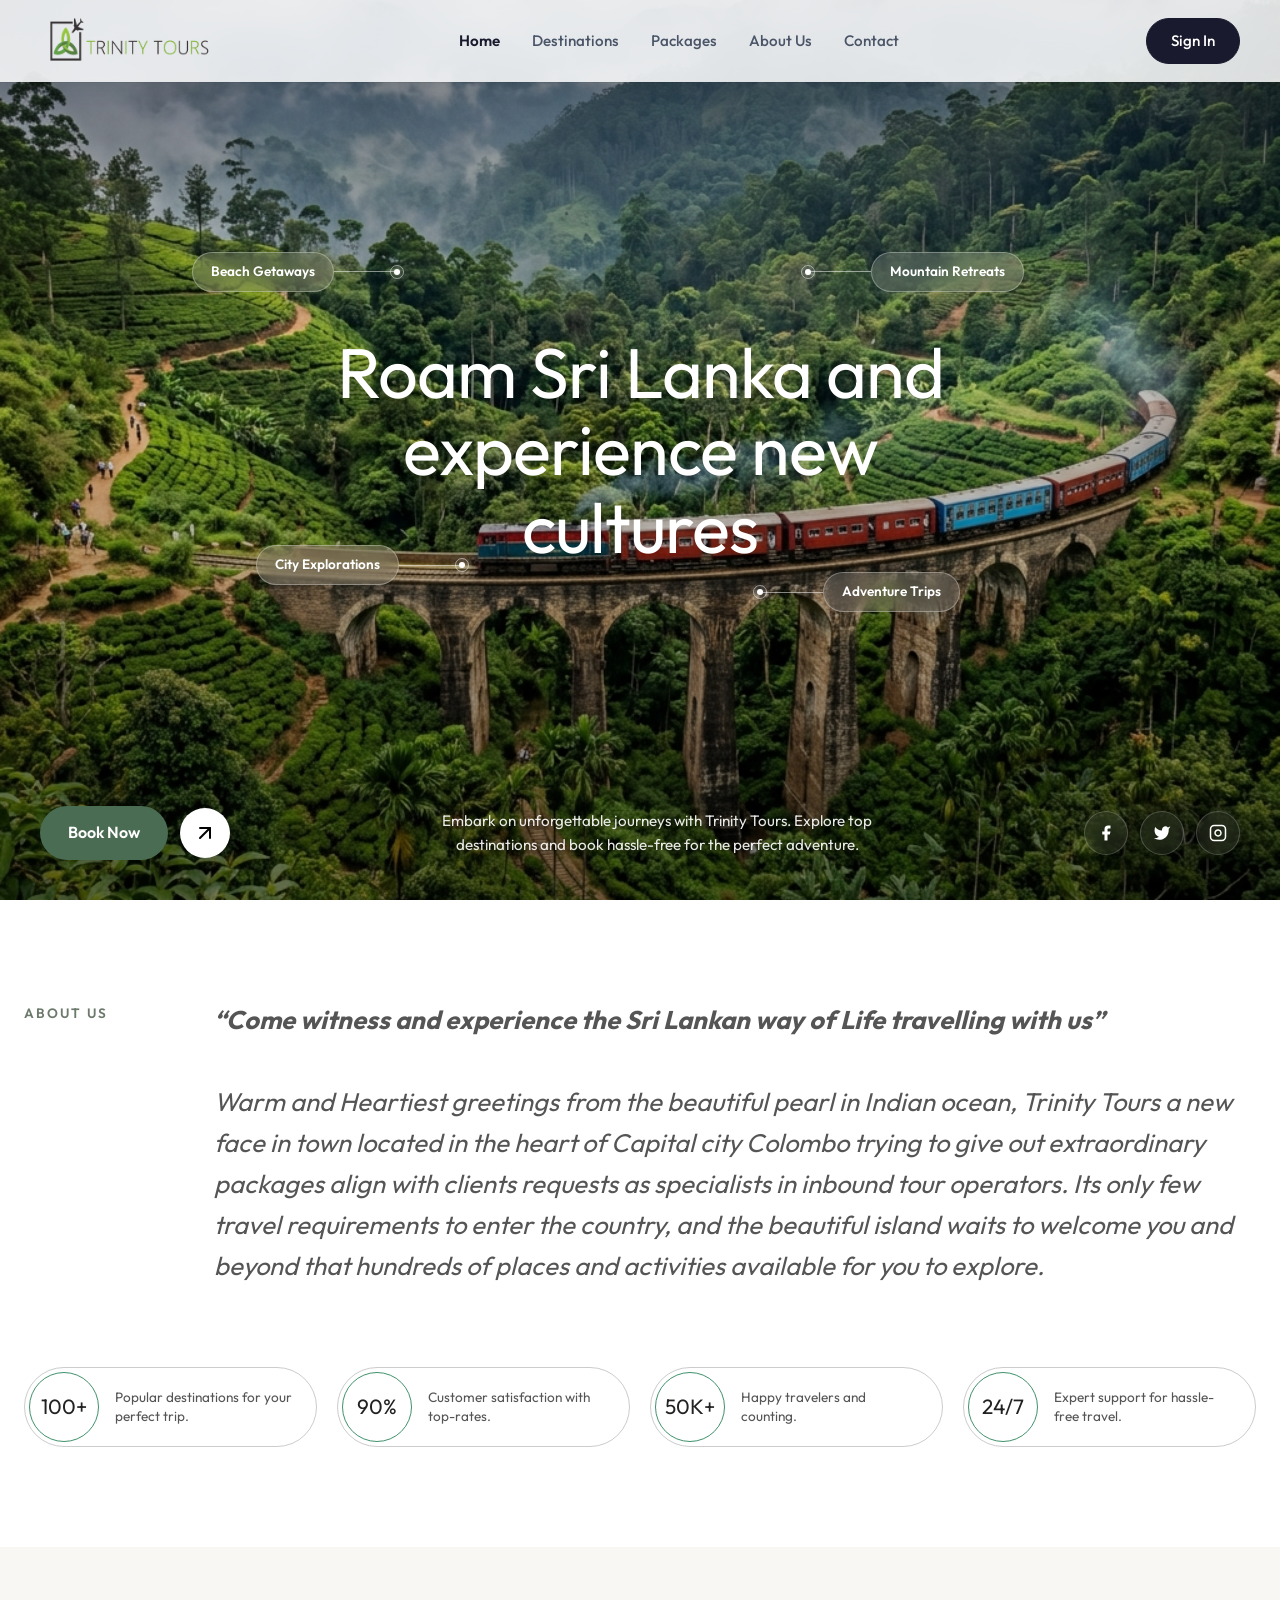
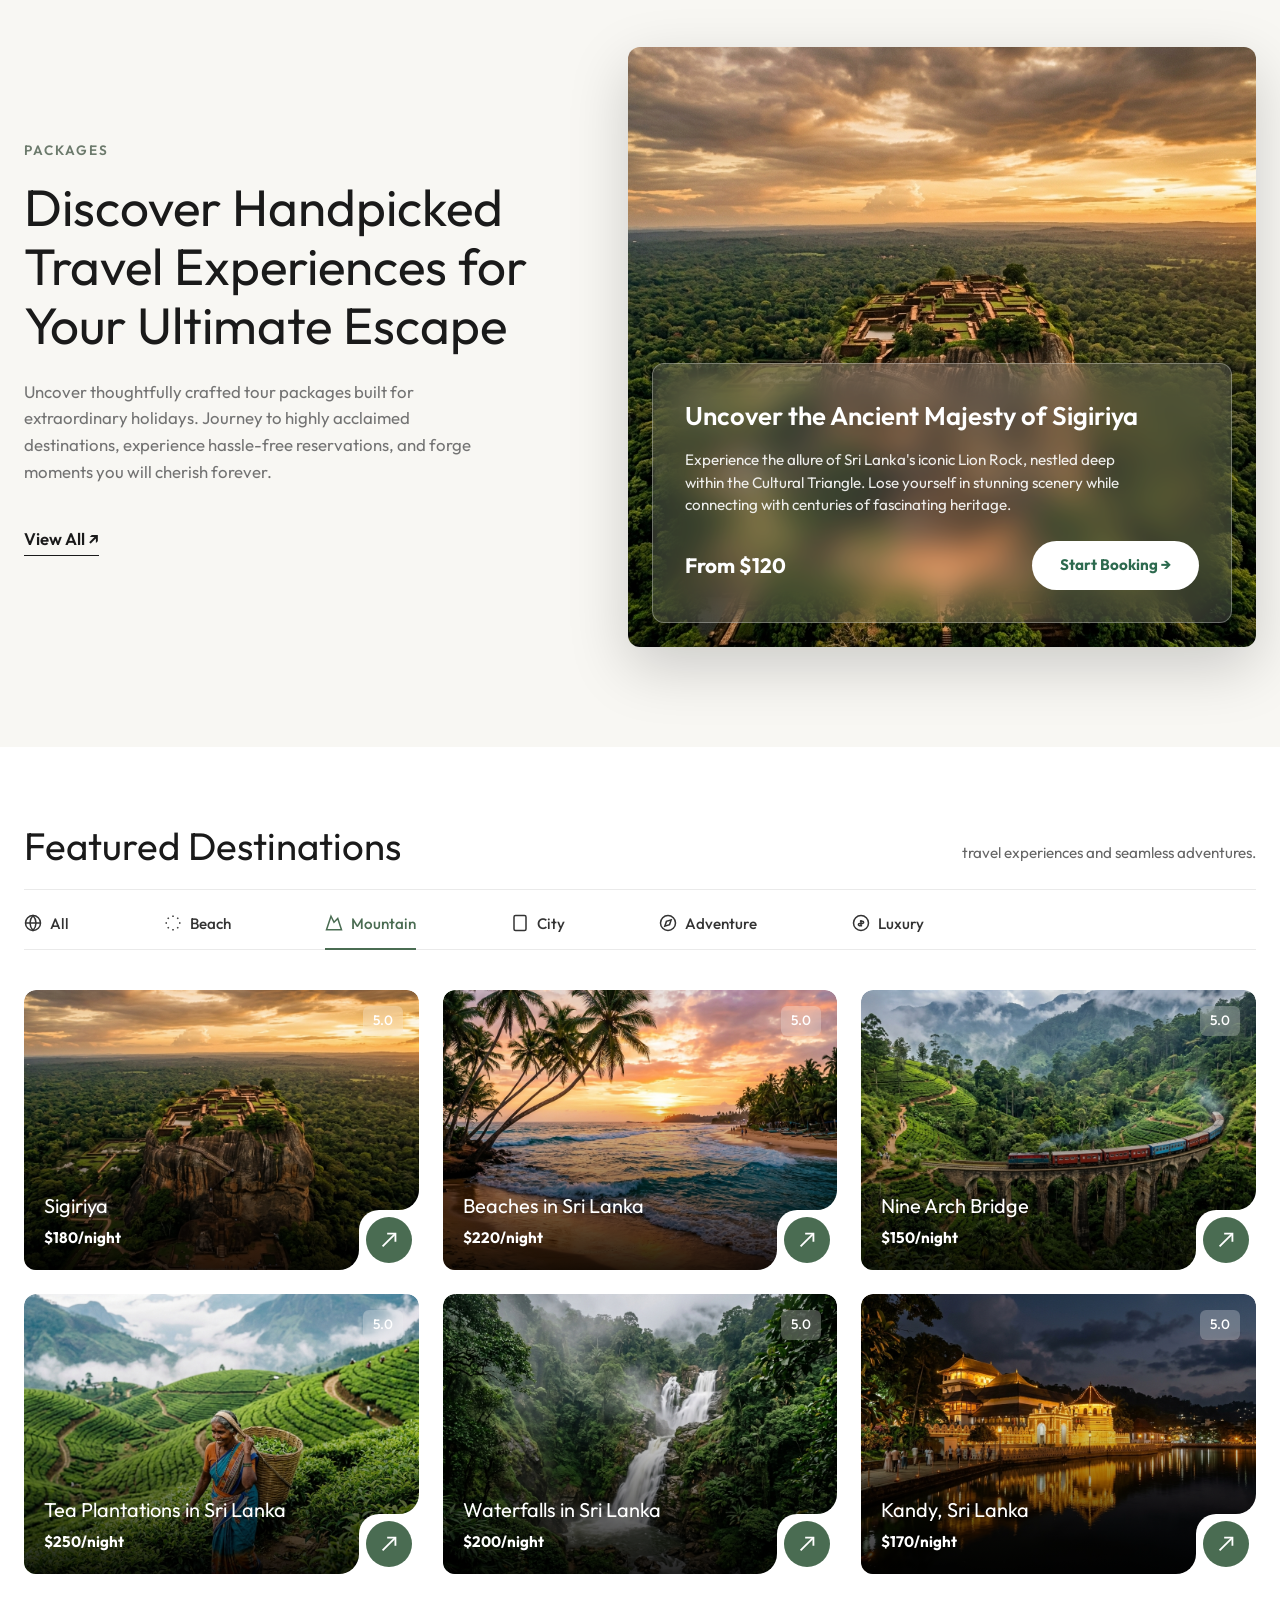
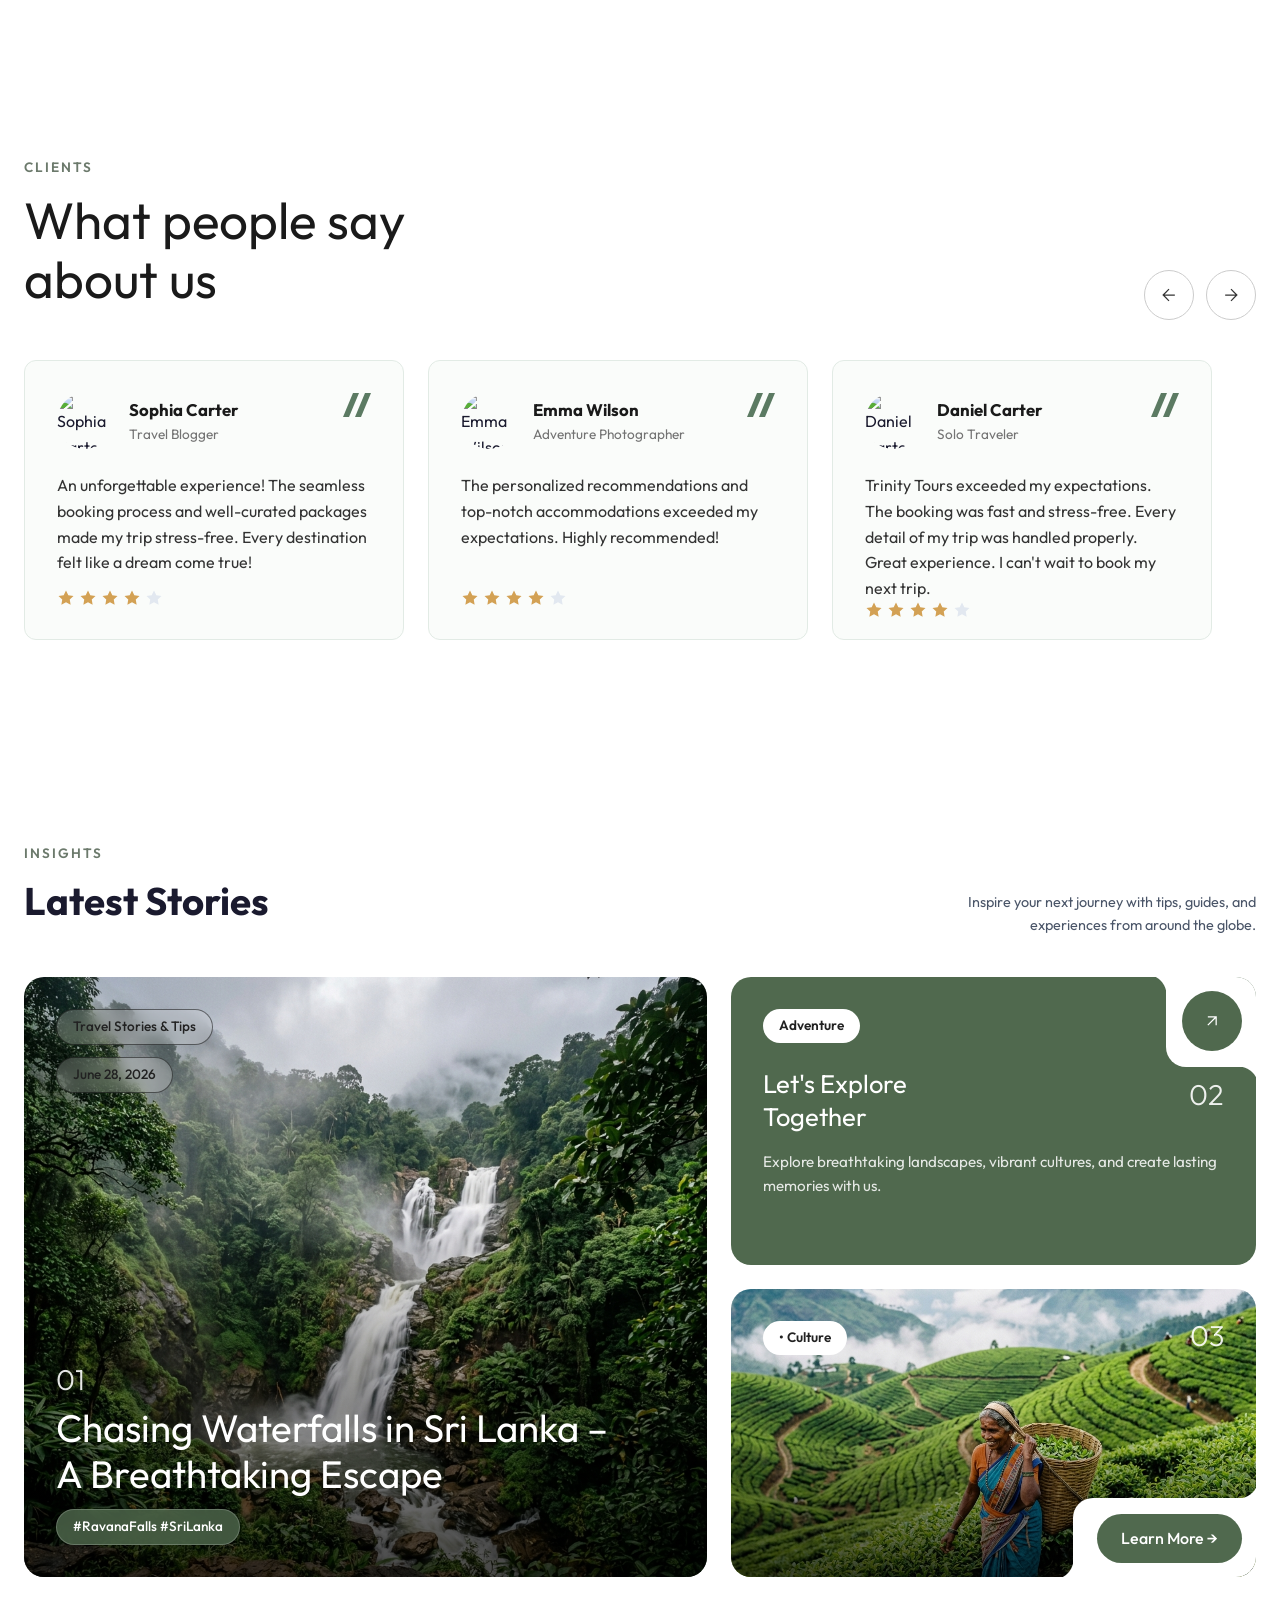
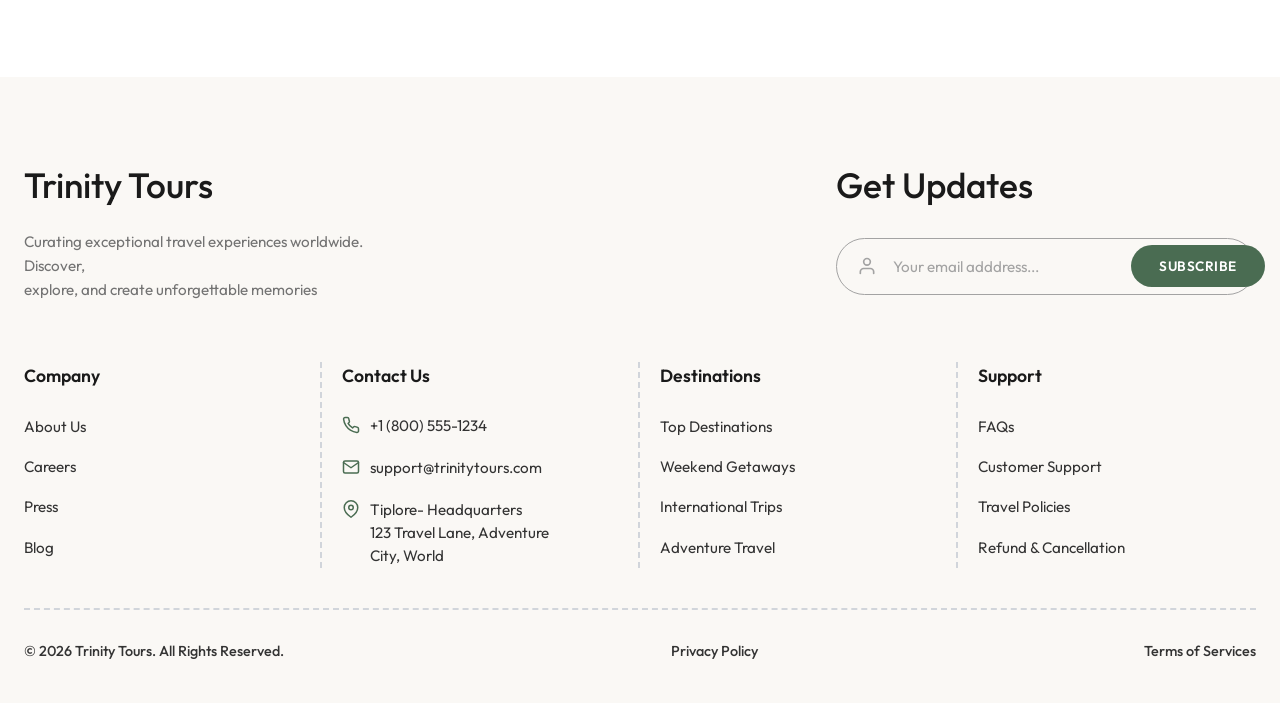
==== commit d6f68a39: "Merge branch 'main' of https://github.com/MrKRW/Trinitytours" ====
--- a/index.html
+++ b/index.html
@@ -135,53 +135,6 @@
         <div class="about-stat-pill">
           <div class="stat-circle">24/7</div>
           <p>Expert support for hassle-free travel.</p>
-        </div>
-      </div>
-    </div>
-  </section>
-  <!-- ===================== SERVICES ===================== -->
-  <section class="services-section" id="services" style="padding: 80px 0; background: #f9fdfa;">
-    <div class="container">
-      <div style="text-align:center; margin-bottom: 60px;">
-        <span class="section-tag-new">OUR SERVICES</span>
-        <h2 class="section-title">What We Offer</h2>
-      </div>
-
-      <div style="display: grid; grid-template-columns: repeat(auto-fit, minmax(300px, 1fr)); gap: 40px; margin-bottom: 60px;">
-        <!-- TOURS -->
-        <div style="background: #fff; padding: 40px; border-radius: 12px; box-shadow: 0 10px 30px rgba(0,0,0,0.05);">
-          <h3 style="font-family: 'Playfair Display', serif; font-size: 28px; color: #4a6c52; margin-bottom: 20px;">TOURS</h3>
-          <p style="color: #666; line-height: 1.6; margin-bottom: 20px;">
-            Explore the little paradise making it a memorable vacation travelling with TT discovering the cultural heritage and natural beauties of the island and the scenic beauty of the hill country not only that the ancient ruins and religious shrines, national parks and wildlife sanctuaries, traditional buildings of the towns and cities and of course the brilliant Sun and Sandy beaches with tailor made tours offered to you with budget friendly packages.
-          </p>
-          <ul style="color: #666; line-height: 1.6; list-style-type: disc; margin-left: 20px;">
-            <li><strong>Adventure:</strong> White water rafting, Snorkeling, hot air balloon ride, Surfing, Jet ski, and many more activities.</li>
-            <li><strong>Beach:</strong> Negombo, Mount Lavinia, Bentota, Galle, Unawatuna, Mirissa, Trincomalee, Passikudah and Arugam Bay.</li>
-            <li><strong>Culture & Heritage:</strong> Sigiriya, Anuradhapura and Polonnaruwa (cultural triangle).</li>
-            <li><strong>Nature & Wildlife:</strong> Elephants to leopards, whales to dolphins and 300-plus endemic species.</li>
-          </ul>
-        </div>
-
-        <!-- ACCOMMODATION -->
-        <div style="background: #fff; padding: 40px; border-radius: 12px; box-shadow: 0 10px 30px rgba(0,0,0,0.05);">
-          <h3 style="font-family: 'Playfair Display', serif; font-size: 28px; color: #4a6c52; margin-bottom: 20px;">ACCOMMODATION</h3>
-          <p style="color: #666; line-height: 1.6; margin-bottom: 20px;">
-            TT offers you a wide range of accommodation from five-star luxury hotels, boutique hotels, resorts, budget hotels to home stay again which fits every budget where anyone can make your desire to happen.
-          </p>
-          <ul style="color: #666; line-height: 1.6; list-style-type: disc; margin-left: 20px;">
-            <li><strong>Hotels:</strong> Experience the Legendary Sri Lankan Hospitality with the Best Price Guaranteed.</li>
-            <li><strong>Boutique Hotels:</strong> Cool, calm and collected range of boutique retreats.</li>
-            <li><strong>Villas and Bungalows:</strong> Luxury or budgeted villas and bungalows offered all around Sri Lanka.</li>
-            <li><strong>Home stays:</strong> For those who want to feel it home and feel the authentic ‘Sri Lankan’ experience.</li>
-          </ul>
-        </div>
-        
-        <!-- Transportation -->
-        <div style="background: #fff; padding: 40px; border-radius: 12px; box-shadow: 0 10px 30px rgba(0,0,0,0.05);">
-          <h3 style="font-family: 'Playfair Display', serif; font-size: 28px; color: #4a6c52; margin-bottom: 20px;">TRANSPORTATION</h3>
-          <p style="color: #666; line-height: 1.6;">
-            Transportation plays a major part of the tour from the beginning to its end. TT takes the entire responsibility while our clients travel throughout the country on tour and we provide range of Cars, Luxury Cars, Vans, SUVs, and Coaches which suits your preference. All our vehicles are in good conditions given with chauffeurs with a good knowledge of every route in Sri Lanka.
-          </p>
         </div>
       </div>
     </div>
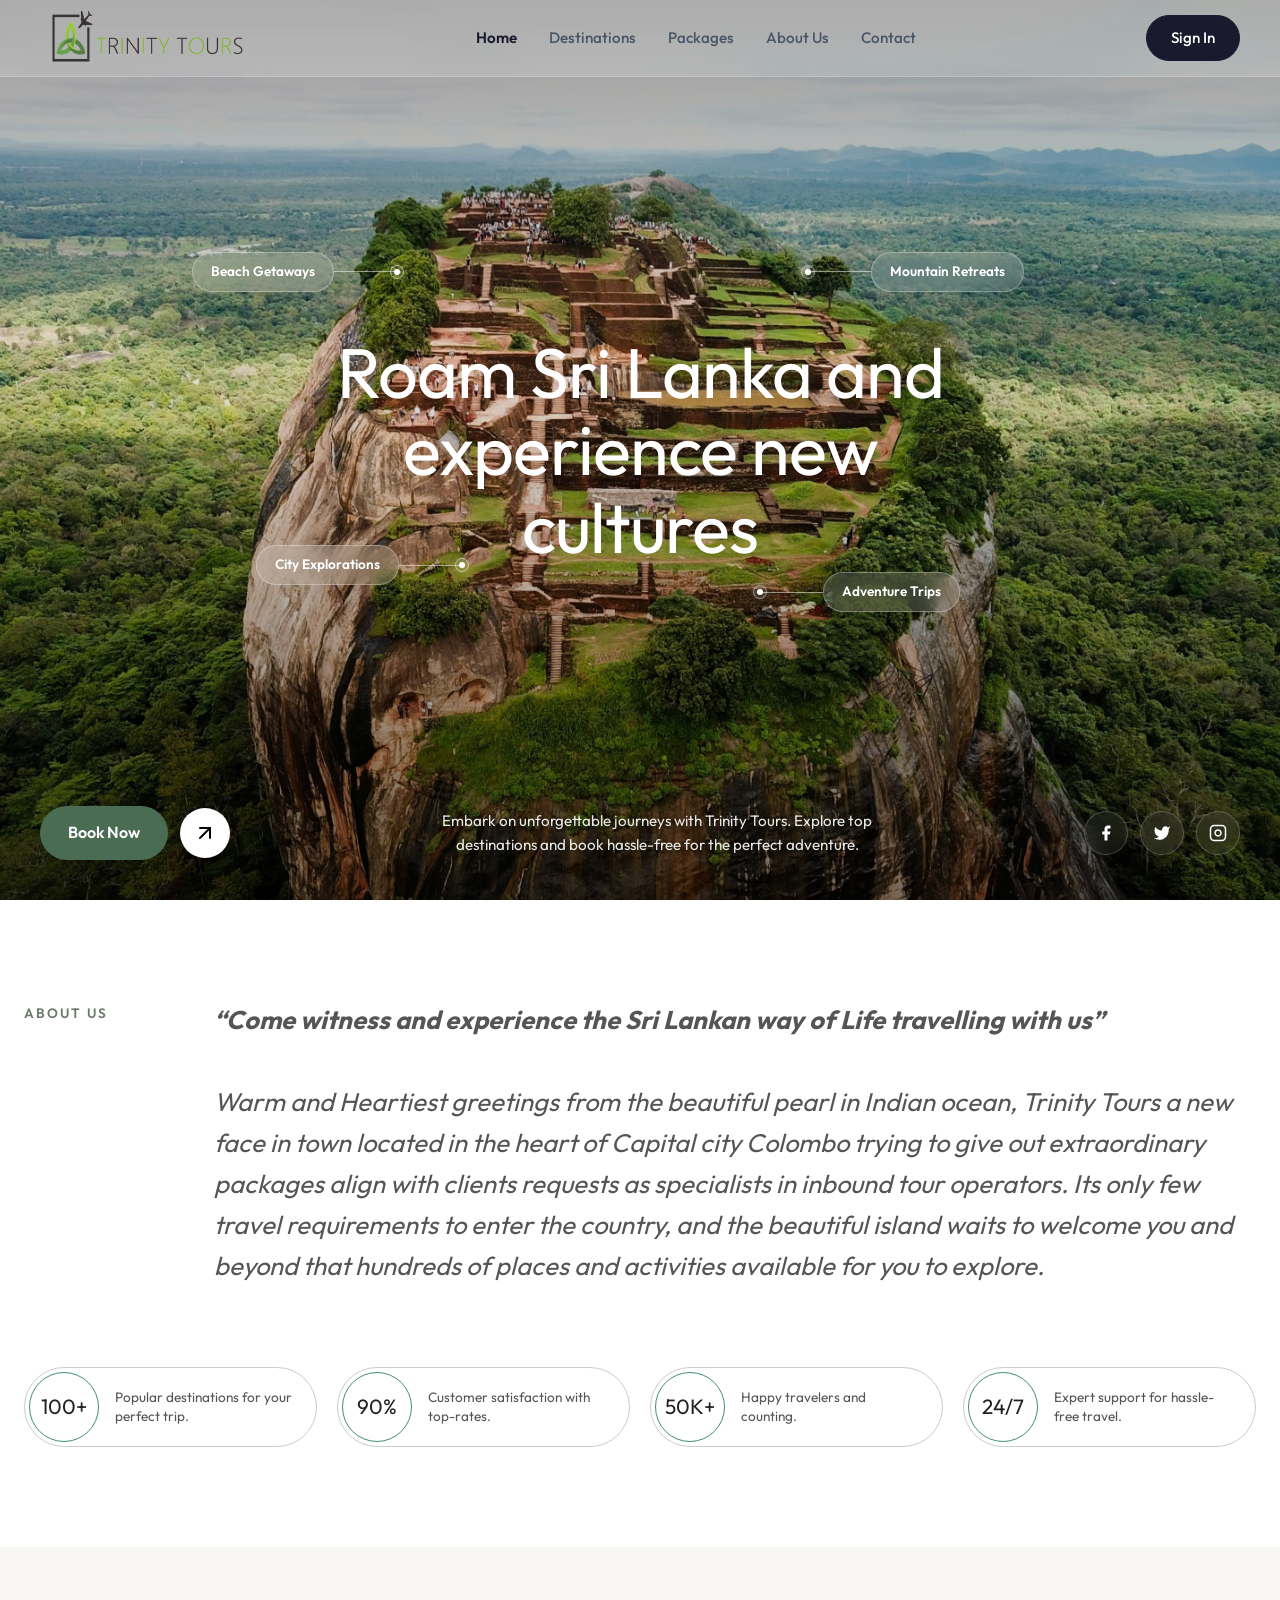
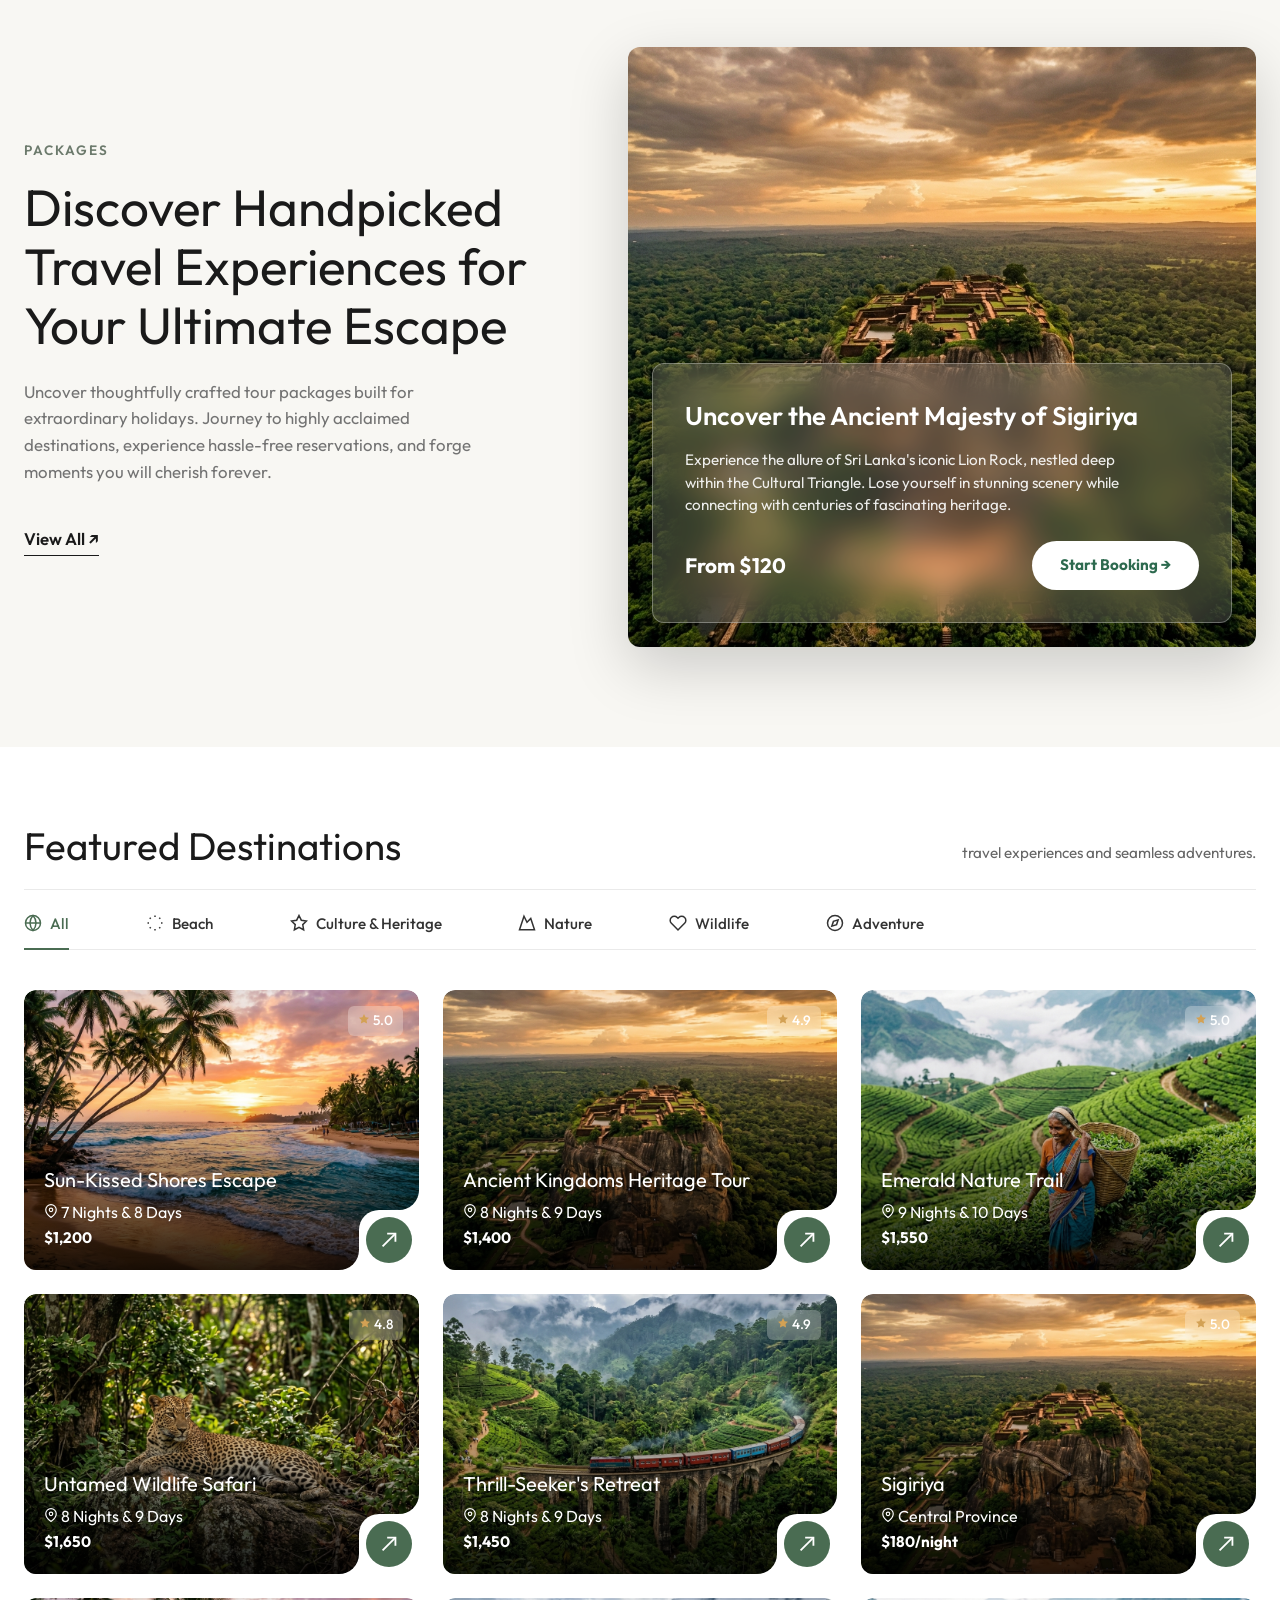
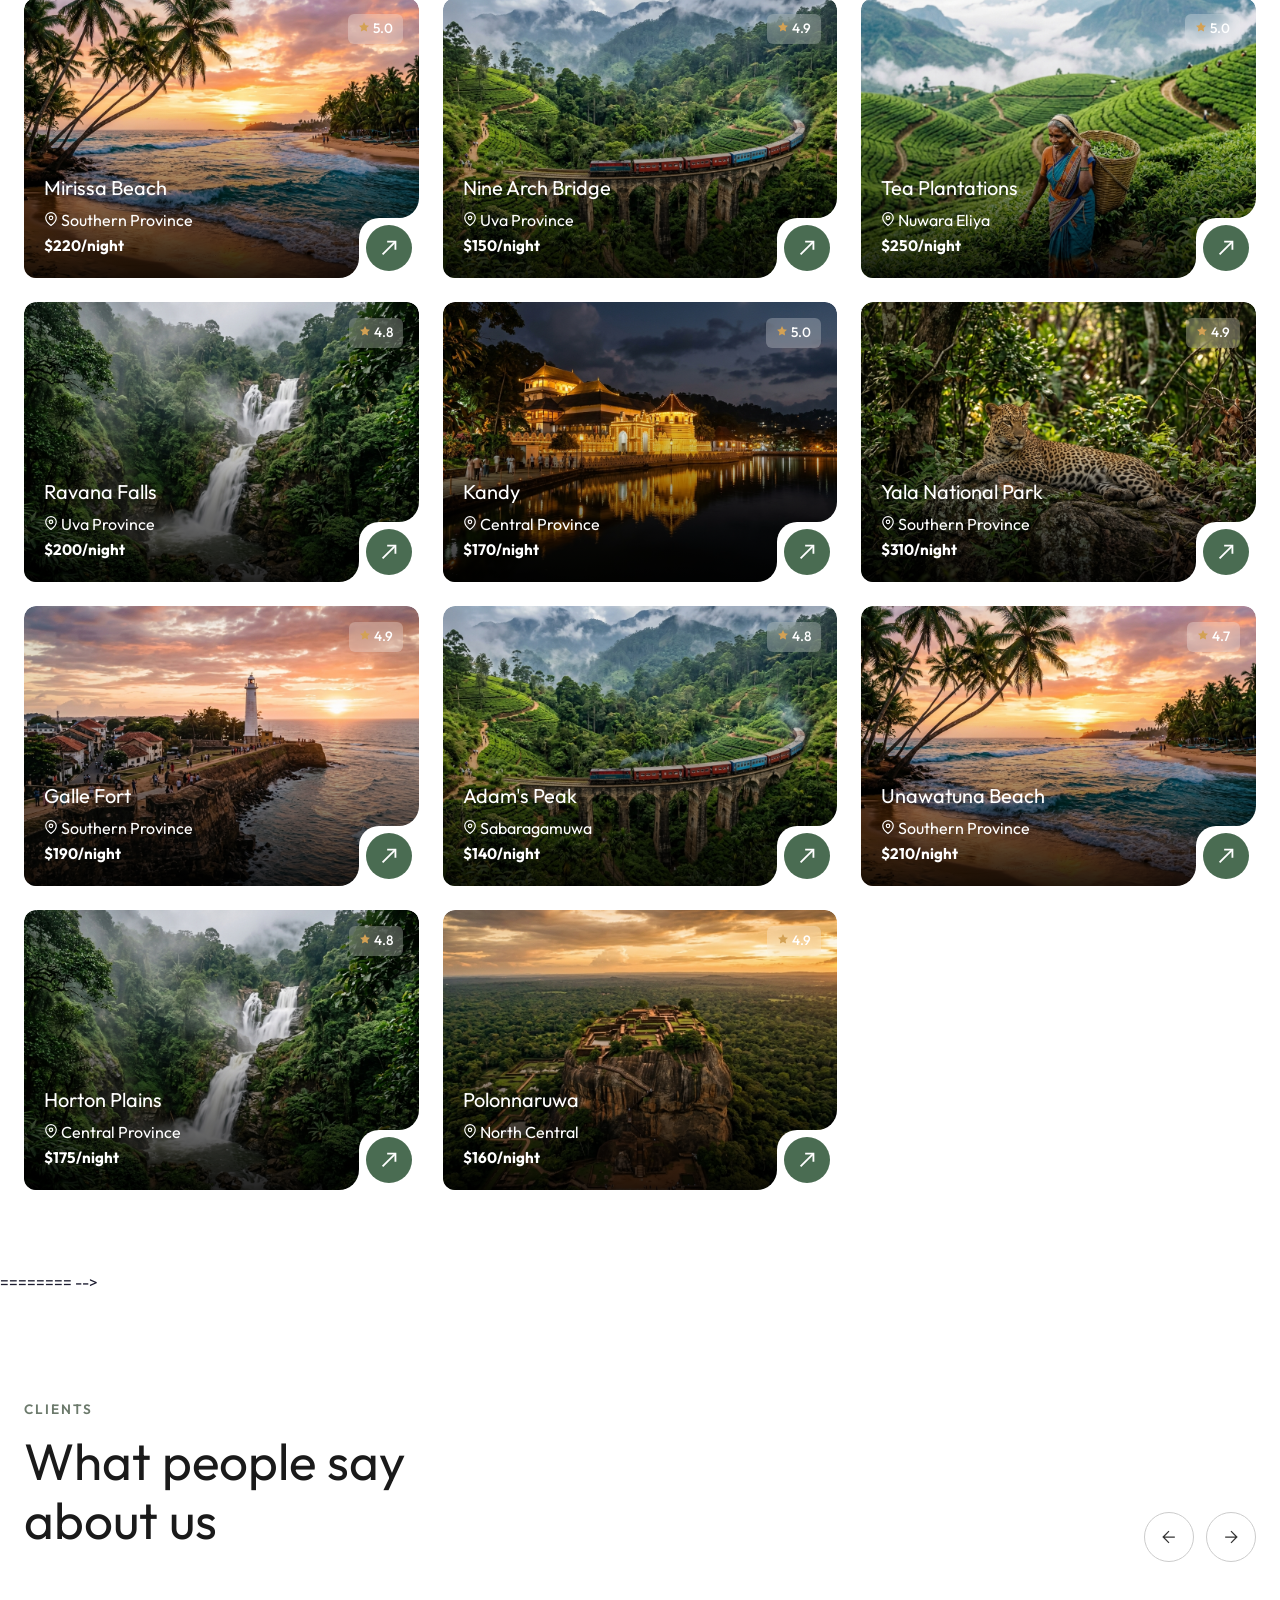
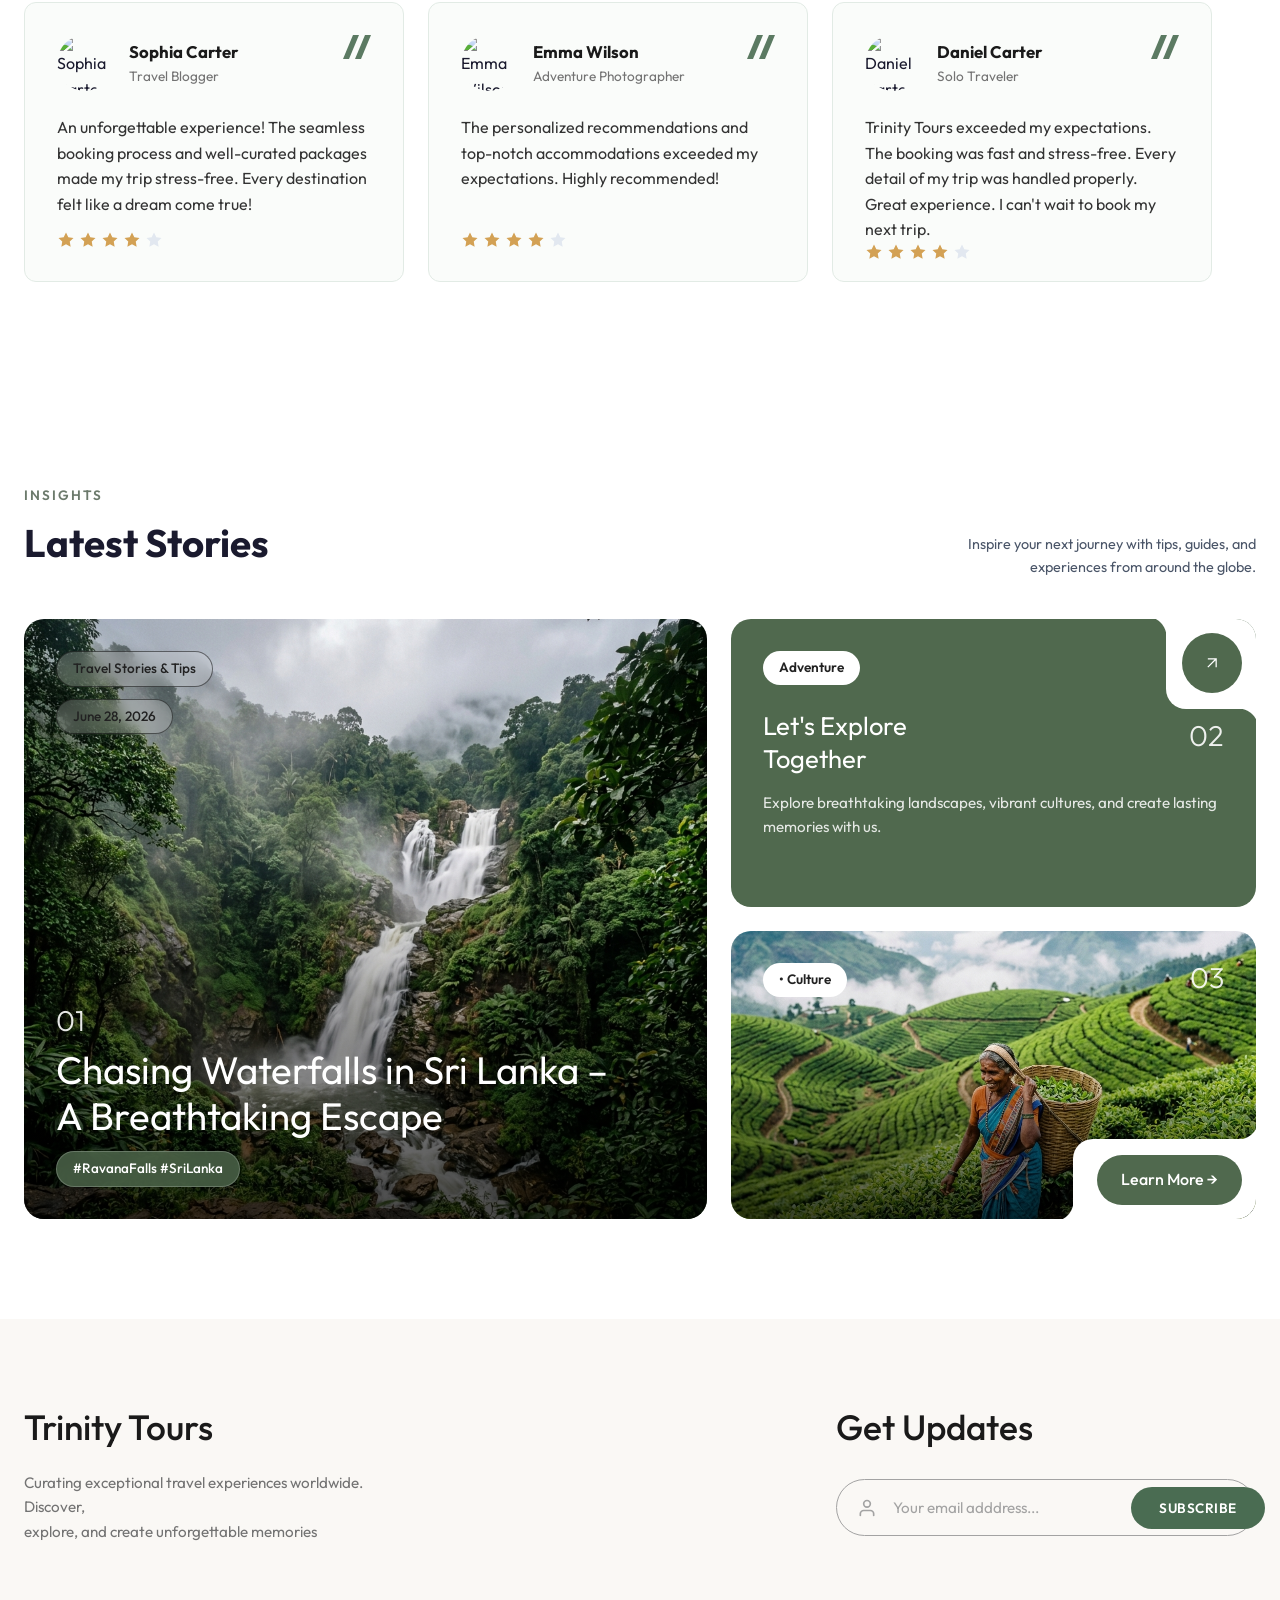
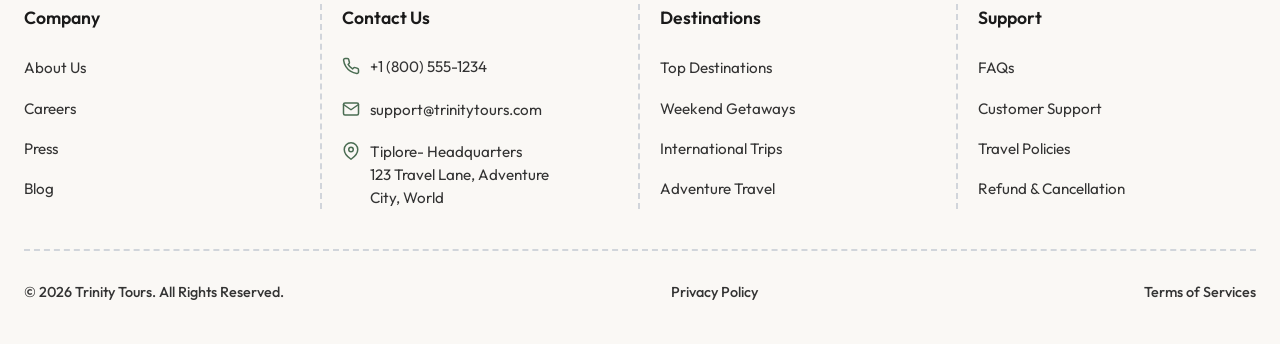
==== commit 7c274e4d: "tours and al" ====
--- a/index.html
+++ b/index.html
@@ -16,13 +16,6 @@
   <!-- ===================== NAVBAR ===================== -->
   <header class="navbar" id="navbar">
     <div class="nav-container">
-      <style>
-        .site-logo {
-          height: 50px; /* Adjust height for the navbar */
-          width: auto;
-          display: block;
-        }
-      </style>
       <a href="#" class="nav-logo" id="nav-logo-link">
         <img src="logo/logo_small.png" alt="Trinity Tours Logo" class="site-logo" />
       </a>
@@ -46,7 +39,7 @@
 
   <!-- ===================== HERO ===================== -->
   <section class="hero" id="home">
-    <div class="hero-bg" style="background-image: url('images/nine_arch.png')"></div>
+    <div class="hero-bg" style="background-image: url('images/dylan-shaw-smUAKwMT8XA-unsplash.jpg')"></div>
     <div class="hero-overlay"></div>
 
     <!-- Pointers -->
@@ -178,7 +171,7 @@
 
       <div class="dest-tabs-container">
         <div class="dest-tabs" id="dest-tabs">
-          <button class="dest-tab" data-filter="all">
+          <button class="dest-tab active" data-filter="all">
             <svg width="18" height="18" viewBox="0 0 24 24" fill="none" stroke="currentColor" stroke-width="2"><circle cx="12" cy="12" r="10"/><line x1="2" y1="12" x2="22" y2="12"/><path d="M12 2a15.3 15.3 0 0 1 4 10 15.3 15.3 0 0 1-4 10 15.3 15.3 0 0 1-4-10 15.3 15.3 0 0 1 4-10z"/></svg>
             All
           </button>
@@ -186,116 +179,458 @@
             <svg width="18" height="18" viewBox="0 0 24 24" fill="none" stroke="currentColor" stroke-width="2"><path d="M12 2v2M12 20v2M4.93 4.93l1.41 1.41M17.66 17.66l1.41 1.41M2 12h2M20 12h2M6.34 17.66l-1.41 1.41M19.07 4.93l-1.41 1.41"/></svg>
             Beach
           </button>
-          <button class="dest-tab active" data-filter="mountain">
+          <button class="dest-tab" data-filter="culture">
+            <svg width="18" height="18" viewBox="0 0 24 24" fill="none" stroke="currentColor" stroke-width="2"><polygon points="12 2 15.09 8.26 22 9.27 17 14.14 18.18 21.02 12 17.77 5.82 21.02 7 14.14 2 9.27 8.91 8.26 12 2"/></svg>
+            Culture & Heritage
+          </button>
+          <button class="dest-tab" data-filter="nature">
             <svg width="18" height="18" viewBox="0 0 24 24" fill="none" stroke="currentColor" stroke-width="2"><path d="M8 3l4 8 5-5 5 15H2L8 3z"/></svg>
-            Mountain
+            Nature
           </button>
-          <button class="dest-tab" data-filter="city">
-            <svg width="18" height="18" viewBox="0 0 24 24" fill="none" stroke="currentColor" stroke-width="2"><rect x="4" y="2" width="16" height="20" rx="2" ry="2"/><line x1="12" y1="18" x2="12.01" y2="18"/><line x1="8" y1="18" x2="8.01" y2="18"/><line x1="16" y1="18" x2="16.01" y2="18"/><line x1="12" y1="14" x2="12.01" y2="14"/><line x1="8" y1="14" x2="8.01" y2="14"/><line x1="16" y1="14" x2="16.01" y2="14"/><line x1="12" y1="10" x2="12.01" y2="10"/><line x1="8" y1="10" x2="8.01" y2="10"/><line x1="16" y1="10" x2="16.01" y2="10"/></svg>
-            City
+          <button class="dest-tab" data-filter="wildlife">
+            <svg width="18" height="18" viewBox="0 0 24 24" fill="none" stroke="currentColor" stroke-width="2"><path d="M20.84 4.61a5.5 5.5 0 0 0-7.78 0L12 5.67l-1.06-1.06a5.5 5.5 0 0 0-7.78 7.78l1.06 1.06L12 21.23l7.78-7.78 1.06-1.06a5.5 5.5 0 0 0 0-7.78z"/></svg>
+            Wildlife
           </button>
           <button class="dest-tab" data-filter="adventure">
             <svg width="18" height="18" viewBox="0 0 24 24" fill="none" stroke="currentColor" stroke-width="2"><circle cx="12" cy="12" r="10"/><polygon points="16.24 7.76 14.12 14.12 7.76 16.24 9.88 9.88 16.24 7.76"/></svg>
             Adventure
           </button>
-          <button class="dest-tab" data-filter="luxury">
-            <svg width="18" height="18" viewBox="0 0 24 24" fill="none" stroke="currentColor" stroke-width="2"><circle cx="12" cy="12" r="10"/><path d="M12 8v8M10.5 9.5H14a1.5 1.5 0 0 1 0 3h-4a1.5 1.5 0 0 0 0 3h3.5"/></svg>
-            Luxury
-          </button>
         </div>
       </div>
 
       <div class="destinations-grid-new" id="destinations-grid">
 
-        <div class="dest-card-new" data-category="mountain">
-          <div class="dest-img-wrap">
+        <!-- Tour 1 -->
+        <div class="dest-card-new dest-page-card" data-category="beach">
+          <a href="tour-details.html?id=beach" class="dest-img-wrap" style="display: block;">
+            <img src="images/beach.png" alt="Beach" loading="lazy" />
+          </a>
+          <div class="dest-rating-badge">
+            <svg width="12" height="12" viewBox="0 0 24 24" fill="#D3A154"><path d="M12 2l3.09 6.26L22 9.27l-5 4.87 1.18 6.88L12 17.77l-6.18 3.25L7 14.14 2 9.27l6.91-1.01L12 2z"/></svg>
+            5.0
+          </div>
+          <div class="dest-category-chip">Beach</div>
+          <div class="dest-card-content">
+            <h3 class="dest-card-title"><a href="tour-details.html?id=beach" style="color: inherit; text-decoration: none;">Sun-Kissed Shores Escape</a></h3>
+            <div class="dest-card-meta">
+              <span class="dest-card-location">
+                <svg width="14" height="14" viewBox="0 0 24 24" fill="none" stroke="currentColor" stroke-width="2"><path d="M21 10c0 7-9 13-9 13s-9-6-9-13a9 9 0 0 1 18 0z"/><circle cx="12" cy="10" r="3"/></svg>
+                7 Nights & 8 Days
+              </span>
+              <div class="dest-card-price">$1,200</div>
+            </div>
+          </div>
+          <a href="tour-details.html?id=beach" class="dest-card-btn" aria-label="Book Sun-Kissed Shores Escape">
+            <svg width="20" height="20" viewBox="0 0 24 24" fill="none" stroke="currentColor" stroke-width="2"><line x1="5" y1="19" x2="19" y2="5"></line><polyline points="10 5 19 5 19 14"></polyline></svg>
+          </a>
+        </div>
+
+        <!-- Tour 2 -->
+        <div class="dest-card-new dest-page-card" data-category="culture">
+          <a href="tour-details.html?id=culture" class="dest-img-wrap" style="display: block;">
             <img src="images/sigiriya.png" alt="Sigiriya" loading="lazy" />
-          </div>
-          <div class="dest-rating-badge">5.0</div>
-          <div class="dest-card-content">
-            <h3 class="dest-card-title">Sigiriya</h3>
-            <div class="dest-card-price">$180/night</div>
-          </div>
-          <a href="#contact" class="dest-card-btn">
-            <svg width="20" height="20" viewBox="0 0 24 24" fill="none" stroke="currentColor" stroke-width="2"><line x1="5" y1="19" x2="19" y2="5"></line><polyline points="10 5 19 5 19 14"></polyline></svg>
-          </a>
-        </div>
-
-        <div class="dest-card-new" data-category="mountain">
-          <div class="dest-img-wrap">
-            <img src="images/beach.png" alt="Mirissa" loading="lazy" />
-          </div>
-          <div class="dest-rating-badge">5.0</div>
-          <div class="dest-card-content">
-            <h3 class="dest-card-title">Beaches in Sri Lanka</h3>
-            <div class="dest-card-price">$220/night</div>
-          </div>
-          <a href="#contact" class="dest-card-btn">
-            <svg width="20" height="20" viewBox="0 0 24 24" fill="none" stroke="currentColor" stroke-width="2"><line x1="5" y1="19" x2="19" y2="5"></line><polyline points="10 5 19 5 19 14"></polyline></svg>
-          </a>
-        </div>
-
-        <div class="dest-card-new" data-category="mountain">
-          <div class="dest-img-wrap">
-            <img src="images/nine_arch.png" alt="Ella" loading="lazy" />
-          </div>
-          <div class="dest-rating-badge">5.0</div>
-          <div class="dest-card-content">
-            <h3 class="dest-card-title">Nine Arch Bridge</h3>
-            <div class="dest-card-price">$150/night</div>
-          </div>
-          <a href="#contact" class="dest-card-btn">
-            <svg width="20" height="20" viewBox="0 0 24 24" fill="none" stroke="currentColor" stroke-width="2"><line x1="5" y1="19" x2="19" y2="5"></line><polyline points="10 5 19 5 19 14"></polyline></svg>
-          </a>
-        </div>
-
-        <div class="dest-card-new" data-category="mountain">
-          <div class="dest-img-wrap">
-            <img src="images/tea.png" alt="Tea" loading="lazy" />
-          </div>
-          <div class="dest-rating-badge">5.0</div>
-          <div class="dest-card-content">
-            <h3 class="dest-card-title">Tea Plantations in Sri Lanka</h3>
-            <div class="dest-card-price">$250/night</div>
-          </div>
-          <a href="#contact" class="dest-card-btn">
-            <svg width="20" height="20" viewBox="0 0 24 24" fill="none" stroke="currentColor" stroke-width="2"><line x1="5" y1="19" x2="19" y2="5"></line><polyline points="10 5 19 5 19 14"></polyline></svg>
-          </a>
-        </div>
-
-        <div class="dest-card-new" data-category="mountain">
-          <div class="dest-img-wrap">
-            <img src="images/waterfall.png" alt="Waterfall" loading="lazy" />
-          </div>
-          <div class="dest-rating-badge">5.0</div>
-          <div class="dest-card-content">
-            <h3 class="dest-card-title">Waterfalls in Sri Lanka</h3>
-            <div class="dest-card-price">$200/night</div>
-          </div>
-          <a href="#contact" class="dest-card-btn">
-            <svg width="20" height="20" viewBox="0 0 24 24" fill="none" stroke="currentColor" stroke-width="2"><line x1="5" y1="19" x2="19" y2="5"></line><polyline points="10 5 19 5 19 14"></polyline></svg>
-          </a>
-        </div>
-
-        <div class="dest-card-new" data-category="mountain">
-          <div class="dest-img-wrap">
-            <img src="images/temple.png" alt="Temple" loading="lazy" />
-          </div>
-          <div class="dest-rating-badge">5.0</div>
-          <div class="dest-card-content">
-            <h3 class="dest-card-title">Kandy, Sri Lanka</h3>
-            <div class="dest-card-price">$170/night</div>
-          </div>
-          <a href="#contact" class="dest-card-btn">
-            <svg width="20" height="20" viewBox="0 0 24 24" fill="none" stroke="currentColor" stroke-width="2"><line x1="5" y1="19" x2="19" y2="5"></line><polyline points="10 5 19 5 19 14"></polyline></svg>
-          </a>
-        </div>
-
-      </div>
+          </a>
+          <div class="dest-rating-badge">
+            <svg width="12" height="12" viewBox="0 0 24 24" fill="#D3A154"><path d="M12 2l3.09 6.26L22 9.27l-5 4.87 1.18 6.88L12 17.77l-6.18 3.25L7 14.14 2 9.27l6.91-1.01L12 2z"/></svg>
+            4.9
+          </div>
+          <div class="dest-category-chip">Culture & Heritage</div>
+          <div class="dest-card-content">
+            <h3 class="dest-card-title"><a href="tour-details.html?id=culture" style="color: inherit; text-decoration: none;">Ancient Kingdoms Heritage Tour</a></h3>
+            <div class="dest-card-meta">
+              <span class="dest-card-location">
+                <svg width="14" height="14" viewBox="0 0 24 24" fill="none" stroke="currentColor" stroke-width="2"><path d="M21 10c0 7-9 13-9 13s-9-6-9-13a9 9 0 0 1 18 0z"/><circle cx="12" cy="10" r="3"/></svg>
+                8 Nights & 9 Days
+              </span>
+              <div class="dest-card-price">$1,400</div>
+            </div>
+          </div>
+          <a href="tour-details.html?id=culture" class="dest-card-btn" aria-label="Book Ancient Kingdoms">
+            <svg width="20" height="20" viewBox="0 0 24 24" fill="none" stroke="currentColor" stroke-width="2"><line x1="5" y1="19" x2="19" y2="5"></line><polyline points="10 5 19 5 19 14"></polyline></svg>
+          </a>
+        </div>
+
+        <!-- Tour 3 -->
+        <div class="dest-card-new dest-page-card" data-category="nature">
+          <a href="tour-details.html?id=nature" class="dest-img-wrap" style="display: block;">
+            <img src="images/tea.png" alt="Nature" loading="lazy" />
+          </a>
+          <div class="dest-rating-badge">
+            <svg width="12" height="12" viewBox="0 0 24 24" fill="#D3A154"><path d="M12 2l3.09 6.26L22 9.27l-5 4.87 1.18 6.88L12 17.77l-6.18 3.25L7 14.14 2 9.27l6.91-1.01L12 2z"/></svg>
+            5.0
+          </div>
+          <div class="dest-category-chip">Nature</div>
+          <div class="dest-card-content">
+            <h3 class="dest-card-title"><a href="tour-details.html?id=nature" style="color: inherit; text-decoration: none;">Emerald Nature Trail</a></h3>
+            <div class="dest-card-meta">
+              <span class="dest-card-location">
+                <svg width="14" height="14" viewBox="0 0 24 24" fill="none" stroke="currentColor" stroke-width="2"><path d="M21 10c0 7-9 13-9 13s-9-6-9-13a9 9 0 0 1 18 0z"/><circle cx="12" cy="10" r="3"/></svg>
+                9 Nights & 10 Days
+              </span>
+              <div class="dest-card-price">$1,550</div>
+            </div>
+          </div>
+          <a href="tour-details.html?id=nature" class="dest-card-btn" aria-label="Book Emerald Nature Trail">
+            <svg width="20" height="20" viewBox="0 0 24 24" fill="none" stroke="currentColor" stroke-width="2"><line x1="5" y1="19" x2="19" y2="5"></line><polyline points="10 5 19 5 19 14"></polyline></svg>
+          </a>
+        </div>
+
+        <!-- Tour 4 -->
+        <div class="dest-card-new dest-page-card" data-category="wildlife">
+          <a href="tour-details.html?id=wildlife" class="dest-img-wrap" style="display: block;">
+            <img src="images/wildlife.png" alt="Wildlife Safari" loading="lazy" />
+          </a>
+          <div class="dest-rating-badge">
+            <svg width="12" height="12" viewBox="0 0 24 24" fill="#D3A154"><path d="M12 2l3.09 6.26L22 9.27l-5 4.87 1.18 6.88L12 17.77l-6.18 3.25L7 14.14 2 9.27l6.91-1.01L12 2z"/></svg>
+            4.8
+          </div>
+          <div class="dest-category-chip">Wildlife</div>
+          <div class="dest-card-content">
+            <h3 class="dest-card-title"><a href="tour-details.html?id=wildlife" style="color: inherit; text-decoration: none;">Untamed Wildlife Safari</a></h3>
+            <div class="dest-card-meta">
+              <span class="dest-card-location">
+                <svg width="14" height="14" viewBox="0 0 24 24" fill="none" stroke="currentColor" stroke-width="2"><path d="M21 10c0 7-9 13-9 13s-9-6-9-13a9 9 0 0 1 18 0z"/><circle cx="12" cy="10" r="3"/></svg>
+                8 Nights & 9 Days
+              </span>
+              <div class="dest-card-price">$1,650</div>
+            </div>
+          </div>
+          <a href="tour-details.html?id=wildlife" class="dest-card-btn" aria-label="Book Untamed Wildlife Safari">
+            <svg width="20" height="20" viewBox="0 0 24 24" fill="none" stroke="currentColor" stroke-width="2"><line x1="5" y1="19" x2="19" y2="5"></line><polyline points="10 5 19 5 19 14"></polyline></svg>
+          </a>
+        </div>
+
+        <!-- Tour 5 -->
+        <div class="dest-card-new dest-page-card" data-category="adventure">
+          <a href="tour-details.html?id=adventure" class="dest-img-wrap" style="display: block;">
+            <img src="images/nine_arch.png" alt="Adventure" loading="lazy" />
+          </a>
+          <div class="dest-rating-badge">
+            <svg width="12" height="12" viewBox="0 0 24 24" fill="#D3A154"><path d="M12 2l3.09 6.26L22 9.27l-5 4.87 1.18 6.88L12 17.77l-6.18 3.25L7 14.14 2 9.27l6.91-1.01L12 2z"/></svg>
+            4.9
+          </div>
+          <div class="dest-category-chip">Adventure</div>
+          <div class="dest-card-content">
+            <h3 class="dest-card-title"><a href="tour-details.html?id=adventure" style="color: inherit; text-decoration: none;">Thrill-Seeker's Retreat</a></h3>
+            <div class="dest-card-meta">
+              <span class="dest-card-location">
+                <svg width="14" height="14" viewBox="0 0 24 24" fill="none" stroke="currentColor" stroke-width="2"><path d="M21 10c0 7-9 13-9 13s-9-6-9-13a9 9 0 0 1 18 0z"/><circle cx="12" cy="10" r="3"/></svg>
+                8 Nights & 9 Days
+              </span>
+              <div class="dest-card-price">$1,450</div>
+            </div>
+          </div>
+          <a href="tour-details.html?id=adventure" class="dest-card-btn" aria-label="Book Thrill-Seeker's Retreat">
+            <svg width="20" height="20" viewBox="0 0 24 24" fill="none" stroke="currentColor" stroke-width="2"><line x1="5" y1="19" x2="19" y2="5"></line><polyline points="10 5 19 5 19 14"></polyline></svg>
+          </a>
+        </div>
+          <!-- DESTINATIONS -->
+        <!-- Card 1 -->
+        <div class="dest-card-new dest-page-card" data-category="culture">
+          <a href="tour-details.html?id=culture" class="dest-img-wrap" style="display: block;">
+            <img src="images/sigiriya.png" alt="Sigiriya" loading="lazy" />
+          </a>
+          <div class="dest-rating-badge">
+            <svg width="12" height="12" viewBox="0 0 24 24" fill="#D3A154"><path d="M12 2l3.09 6.26L22 9.27l-5 4.87 1.18 6.88L12 17.77l-6.18 3.25L7 14.14 2 9.27l6.91-1.01L12 2z"/></svg>
+            5.0
+          </div>
+          <div class="dest-category-chip">Culture & Heritage</div>
+          <div class="dest-card-content">
+            <h3 class="dest-card-title"><a href="tour-details.html?id=culture" style="color: inherit; text-decoration: none;">Sigiriya</a></h3>
+            <div class="dest-card-meta">
+              <span class="dest-card-location">
+                <svg width="14" height="14" viewBox="0 0 24 24" fill="none" stroke="currentColor" stroke-width="2"><path d="M21 10c0 7-9 13-9 13s-9-6-9-13a9 9 0 0 1 18 0z"/><circle cx="12" cy="10" r="3"/></svg>
+                Central Province
+              </span>
+              <div class="dest-card-price">$180/night</div>
+            </div>
+          </div>
+          <a href="tour-details.html?id=culture" class="dest-card-btn" aria-label="Book Sigiriya">
+            <svg width="20" height="20" viewBox="0 0 24 24" fill="none" stroke="currentColor" stroke-width="2"><line x1="5" y1="19" x2="19" y2="5"></line><polyline points="10 5 19 5 19 14"></polyline></svg>
+          </a>
+        </div>
+
+        <!-- Card 2 -->
+        <div class="dest-card-new dest-page-card" data-category="beach">
+          <a href="tour-details.html?id=beach" class="dest-img-wrap" style="display: block;">
+            <img src="images/beach.png" alt="Mirissa Beach" loading="lazy" />
+          </a>
+          <div class="dest-rating-badge">
+            <svg width="12" height="12" viewBox="0 0 24 24" fill="#D3A154"><path d="M12 2l3.09 6.26L22 9.27l-5 4.87 1.18 6.88L12 17.77l-6.18 3.25L7 14.14 2 9.27l6.91-1.01L12 2z"/></svg>
+            5.0
+          </div>
+          <div class="dest-category-chip">Beach</div>
+          <div class="dest-card-content">
+            <h3 class="dest-card-title"><a href="tour-details.html?id=beach" style="color: inherit; text-decoration: none;">Mirissa Beach</a></h3>
+            <div class="dest-card-meta">
+              <span class="dest-card-location">
+                <svg width="14" height="14" viewBox="0 0 24 24" fill="none" stroke="currentColor" stroke-width="2"><path d="M21 10c0 7-9 13-9 13s-9-6-9-13a9 9 0 0 1 18 0z"/><circle cx="12" cy="10" r="3"/></svg>
+                Southern Province
+              </span>
+              <div class="dest-card-price">$220/night</div>
+            </div>
+          </div>
+          <a href="tour-details.html?id=beach" class="dest-card-btn" aria-label="Book Mirissa Beach">
+            <svg width="20" height="20" viewBox="0 0 24 24" fill="none" stroke="currentColor" stroke-width="2"><line x1="5" y1="19" x2="19" y2="5"></line><polyline points="10 5 19 5 19 14"></polyline></svg>
+          </a>
+        </div>
+
+        <!-- Card 3 -->
+        <div class="dest-card-new dest-page-card" data-category="adventure">
+          <a href="tour-details.html?id=adventure" class="dest-img-wrap" style="display: block;">
+            <img src="images/nine_arch.png" alt="Nine Arch Bridge, Ella" loading="lazy" />
+          </a>
+          <div class="dest-rating-badge">
+            <svg width="12" height="12" viewBox="0 0 24 24" fill="#D3A154"><path d="M12 2l3.09 6.26L22 9.27l-5 4.87 1.18 6.88L12 17.77l-6.18 3.25L7 14.14 2 9.27l6.91-1.01L12 2z"/></svg>
+            4.9
+          </div>
+          <div class="dest-category-chip">Adventure</div>
+          <div class="dest-card-content">
+            <h3 class="dest-card-title"><a href="tour-details.html?id=adventure" style="color: inherit; text-decoration: none;">Nine Arch Bridge</a></h3>
+            <div class="dest-card-meta">
+              <span class="dest-card-location">
+                <svg width="14" height="14" viewBox="0 0 24 24" fill="none" stroke="currentColor" stroke-width="2"><path d="M21 10c0 7-9 13-9 13s-9-6-9-13a9 9 0 0 1 18 0z"/><circle cx="12" cy="10" r="3"/></svg>
+                Uva Province
+              </span>
+              <div class="dest-card-price">$150/night</div>
+            </div>
+          </div>
+          <a href="tour-details.html?id=adventure" class="dest-card-btn" aria-label="Book Nine Arch Bridge">
+            <svg width="20" height="20" viewBox="0 0 24 24" fill="none" stroke="currentColor" stroke-width="2"><line x1="5" y1="19" x2="19" y2="5"></line><polyline points="10 5 19 5 19 14"></polyline></svg>
+          </a>
+        </div>
+
+        <!-- Card 4 -->
+        <div class="dest-card-new dest-page-card" data-category="nature">
+          <a href="tour-details.html?id=nature" class="dest-img-wrap" style="display: block;">
+            <img src="images/tea.png" alt="Tea Plantations" loading="lazy" />
+          </a>
+          <div class="dest-rating-badge">
+            <svg width="12" height="12" viewBox="0 0 24 24" fill="#D3A154"><path d="M12 2l3.09 6.26L22 9.27l-5 4.87 1.18 6.88L12 17.77l-6.18 3.25L7 14.14 2 9.27l6.91-1.01L12 2z"/></svg>
+            5.0
+          </div>
+          <div class="dest-category-chip">Nature</div>
+          <div class="dest-card-content">
+            <h3 class="dest-card-title"><a href="tour-details.html?id=nature" style="color: inherit; text-decoration: none;">Tea Plantations</a></h3>
+            <div class="dest-card-meta">
+              <span class="dest-card-location">
+                <svg width="14" height="14" viewBox="0 0 24 24" fill="none" stroke="currentColor" stroke-width="2"><path d="M21 10c0 7-9 13-9 13s-9-6-9-13a9 9 0 0 1 18 0z"/><circle cx="12" cy="10" r="3"/></svg>
+                Nuwara Eliya
+              </span>
+              <div class="dest-card-price">$250/night</div>
+            </div>
+          </div>
+          <a href="tour-details.html?id=nature" class="dest-card-btn" aria-label="Book Tea Plantations">
+            <svg width="20" height="20" viewBox="0 0 24 24" fill="none" stroke="currentColor" stroke-width="2"><line x1="5" y1="19" x2="19" y2="5"></line><polyline points="10 5 19 5 19 14"></polyline></svg>
+          </a>
+        </div>
+
+        <!-- Card 5 -->
+        <div class="dest-card-new dest-page-card" data-category="adventure nature">
+          <a href="tour-details.html?id=adventure" class="dest-img-wrap" style="display: block;">
+            <img src="images/waterfall.png" alt="Waterfalls" loading="lazy" />
+          </a>
+          <div class="dest-rating-badge">
+            <svg width="12" height="12" viewBox="0 0 24 24" fill="#D3A154"><path d="M12 2l3.09 6.26L22 9.27l-5 4.87 1.18 6.88L12 17.77l-6.18 3.25L7 14.14 2 9.27l6.91-1.01L12 2z"/></svg>
+            4.8
+          </div>
+          <div class="dest-category-chip">Adventure · Nature</div>
+          <div class="dest-card-content">
+            <h3 class="dest-card-title"><a href="tour-details.html?id=adventure" style="color: inherit; text-decoration: none;">Ravana Falls</a></h3>
+            <div class="dest-card-meta">
+              <span class="dest-card-location">
+                <svg width="14" height="14" viewBox="0 0 24 24" fill="none" stroke="currentColor" stroke-width="2"><path d="M21 10c0 7-9 13-9 13s-9-6-9-13a9 9 0 0 1 18 0z"/><circle cx="12" cy="10" r="3"/></svg>
+                Uva Province
+              </span>
+              <div class="dest-card-price">$200/night</div>
+            </div>
+          </div>
+          <a href="tour-details.html?id=adventure" class="dest-card-btn" aria-label="Book Ravana Falls">
+            <svg width="20" height="20" viewBox="0 0 24 24" fill="none" stroke="currentColor" stroke-width="2"><line x1="5" y1="19" x2="19" y2="5"></line><polyline points="10 5 19 5 19 14"></polyline></svg>
+          </a>
+        </div>
+
+        <!-- Card 6 -->
+        <div class="dest-card-new dest-page-card" data-category="culture">
+          <a href="tour-details.html?id=culture" class="dest-img-wrap" style="display: block;">
+            <img src="images/temple.png" alt="Kandy Temple" loading="lazy" />
+          </a>
+          <div class="dest-rating-badge">
+            <svg width="12" height="12" viewBox="0 0 24 24" fill="#D3A154"><path d="M12 2l3.09 6.26L22 9.27l-5 4.87 1.18 6.88L12 17.77l-6.18 3.25L7 14.14 2 9.27l6.91-1.01L12 2z"/></svg>
+            5.0
+          </div>
+          <div class="dest-category-chip">Culture & Heritage</div>
+          <div class="dest-card-content">
+            <h3 class="dest-card-title"><a href="tour-details.html?id=culture" style="color: inherit; text-decoration: none;">Kandy</a></h3>
+            <div class="dest-card-meta">
+              <span class="dest-card-location">
+                <svg width="14" height="14" viewBox="0 0 24 24" fill="none" stroke="currentColor" stroke-width="2"><path d="M21 10c0 7-9 13-9 13s-9-6-9-13a9 9 0 0 1 18 0z"/><circle cx="12" cy="10" r="3"/></svg>
+                Central Province
+              </span>
+              <div class="dest-card-price">$170/night</div>
+            </div>
+          </div>
+          <a href="tour-details.html?id=culture" class="dest-card-btn" aria-label="Book Kandy">
+            <svg width="20" height="20" viewBox="0 0 24 24" fill="none" stroke="currentColor" stroke-width="2"><line x1="5" y1="19" x2="19" y2="5"></line><polyline points="10 5 19 5 19 14"></polyline></svg>
+          </a>
+        </div>
+
+        <!-- Card 7 -->
+        <div class="dest-card-new dest-page-card" data-category="wildlife">
+          <a href="tour-details.html?id=wildlife" class="dest-img-wrap" style="display: block;">
+            <img src="images/wildlife.png" alt="Yala National Park" loading="lazy" />
+          </a>
+          <div class="dest-rating-badge">
+            <svg width="12" height="12" viewBox="0 0 24 24" fill="#D3A154"><path d="M12 2l3.09 6.26L22 9.27l-5 4.87 1.18 6.88L12 17.77l-6.18 3.25L7 14.14 2 9.27l6.91-1.01L12 2z"/></svg>
+            4.9
+          </div>
+          <div class="dest-category-chip">Wildlife</div>
+          <div class="dest-card-content">
+            <h3 class="dest-card-title"><a href="tour-details.html?id=wildlife" style="color: inherit; text-decoration: none;">Yala National Park</a></h3>
+            <div class="dest-card-meta">
+              <span class="dest-card-location">
+                <svg width="14" height="14" viewBox="0 0 24 24" fill="none" stroke="currentColor" stroke-width="2"><path d="M21 10c0 7-9 13-9 13s-9-6-9-13a9 9 0 0 1 18 0z"/><circle cx="12" cy="10" r="3"/></svg>
+                Southern Province
+              </span>
+              <div class="dest-card-price">$310/night</div>
+            </div>
+          </div>
+          <a href="tour-details.html?id=wildlife" class="dest-card-btn" aria-label="Book Yala National Park">
+            <svg width="20" height="20" viewBox="0 0 24 24" fill="none" stroke="currentColor" stroke-width="2"><line x1="5" y1="19" x2="19" y2="5"></line><polyline points="10 5 19 5 19 14"></polyline></svg>
+          </a>
+        </div>
+
+        <!-- Card 8 -->
+        <div class="dest-card-new dest-page-card" data-category="culture">
+          <a href="tour-details.html?id=culture" class="dest-img-wrap" style="display: block;">
+            <img src="images/galle.png" alt="Galle Fort" loading="lazy" />
+          </a>
+          <div class="dest-rating-badge">
+            <svg width="12" height="12" viewBox="0 0 24 24" fill="#D3A154"><path d="M12 2l3.09 6.26L22 9.27l-5 4.87 1.18 6.88L12 17.77l-6.18 3.25L7 14.14 2 9.27l6.91-1.01L12 2z"/></svg>
+            4.9
+          </div>
+          <div class="dest-category-chip">Culture & Heritage</div>
+          <div class="dest-card-content">
+            <h3 class="dest-card-title"><a href="tour-details.html?id=culture" style="color: inherit; text-decoration: none;">Galle Fort</a></h3>
+            <div class="dest-card-meta">
+              <span class="dest-card-location">
+                <svg width="14" height="14" viewBox="0 0 24 24" fill="none" stroke="currentColor" stroke-width="2"><path d="M21 10c0 7-9 13-9 13s-9-6-9-13a9 9 0 0 1 18 0z"/><circle cx="12" cy="10" r="3"/></svg>
+                Southern Province
+              </span>
+              <div class="dest-card-price">$190/night</div>
+            </div>
+          </div>
+          <a href="tour-details.html?id=culture" class="dest-card-btn" aria-label="Book Galle Fort">
+            <svg width="20" height="20" viewBox="0 0 24 24" fill="none" stroke="currentColor" stroke-width="2"><line x1="5" y1="19" x2="19" y2="5"></line><polyline points="10 5 19 5 19 14"></polyline></svg>
+          </a>
+        </div>
+
+        <!-- Card 9 -->
+        <div class="dest-card-new dest-page-card" data-category="adventure">
+          <a href="tour-details.html?id=adventure" class="dest-img-wrap" style="display: block;">
+            <img src="images/nine_arch.png" alt="Adam's Peak" loading="lazy" />
+          </a>
+          <div class="dest-rating-badge">
+            <svg width="12" height="12" viewBox="0 0 24 24" fill="#D3A154"><path d="M12 2l3.09 6.26L22 9.27l-5 4.87 1.18 6.88L12 17.77l-6.18 3.25L7 14.14 2 9.27l6.91-1.01L12 2z"/></svg>
+            4.8
+          </div>
+          <div class="dest-category-chip">Adventure</div>
+          <div class="dest-card-content">
+            <h3 class="dest-card-title"><a href="tour-details.html?id=adventure" style="color: inherit; text-decoration: none;">Adam's Peak</a></h3>
+            <div class="dest-card-meta">
+              <span class="dest-card-location">
+                <svg width="14" height="14" viewBox="0 0 24 24" fill="none" stroke="currentColor" stroke-width="2"><path d="M21 10c0 7-9 13-9 13s-9-6-9-13a9 9 0 0 1 18 0z"/><circle cx="12" cy="10" r="3"/></svg>
+                Sabaragamuwa
+              </span>
+              <div class="dest-card-price">$140/night</div>
+            </div>
+          </div>
+          <a href="tour-details.html?id=adventure" class="dest-card-btn" aria-label="Book Adam's Peak">
+            <svg width="20" height="20" viewBox="0 0 24 24" fill="none" stroke="currentColor" stroke-width="2"><line x1="5" y1="19" x2="19" y2="5"></line><polyline points="10 5 19 5 19 14"></polyline></svg>
+          </a>
+        </div>
+
+        <!-- Card 10 -->
+        <div class="dest-card-new dest-page-card" data-category="beach">
+          <a href="tour-details.html?id=beach" class="dest-img-wrap" style="display: block;">
+            <img src="images/beach.png" alt="Unawatuna Beach" loading="lazy" />
+          </a>
+          <div class="dest-rating-badge">
+            <svg width="12" height="12" viewBox="0 0 24 24" fill="#D3A154"><path d="M12 2l3.09 6.26L22 9.27l-5 4.87 1.18 6.88L12 17.77l-6.18 3.25L7 14.14 2 9.27l6.91-1.01L12 2z"/></svg>
+            4.7
+          </div>
+          <div class="dest-category-chip">Beach</div>
+          <div class="dest-card-content">
+            <h3 class="dest-card-title"><a href="tour-details.html?id=beach" style="color: inherit; text-decoration: none;">Unawatuna Beach</a></h3>
+            <div class="dest-card-meta">
+              <span class="dest-card-location">
+                <svg width="14" height="14" viewBox="0 0 24 24" fill="none" stroke="currentColor" stroke-width="2"><path d="M21 10c0 7-9 13-9 13s-9-6-9-13a9 9 0 0 1 18 0z"/><circle cx="12" cy="10" r="3"/></svg>
+                Southern Province
+              </span>
+              <div class="dest-card-price">$210/night</div>
+            </div>
+          </div>
+          <a href="tour-details.html?id=beach" class="dest-card-btn" aria-label="Book Unawatuna Beach">
+            <svg width="20" height="20" viewBox="0 0 24 24" fill="none" stroke="currentColor" stroke-width="2"><line x1="5" y1="19" x2="19" y2="5"></line><polyline points="10 5 19 5 19 14"></polyline></svg>
+          </a>
+        </div>
+
+        <!-- Card 11 -->
+        <div class="dest-card-new dest-page-card" data-category="nature wildlife">
+          <a href="tour-details.html?id=nature" class="dest-img-wrap" style="display: block;">
+            <img src="images/waterfall.png" alt="Horton Plains" loading="lazy" />
+          </a>
+          <div class="dest-rating-badge">
+            <svg width="12" height="12" viewBox="0 0 24 24" fill="#D3A154"><path d="M12 2l3.09 6.26L22 9.27l-5 4.87 1.18 6.88L12 17.77l-6.18 3.25L7 14.14 2 9.27l6.91-1.01L12 2z"/></svg>
+            4.8
+          </div>
+          <div class="dest-category-chip">Nature · Wildlife</div>
+          <div class="dest-card-content">
+            <h3 class="dest-card-title"><a href="tour-details.html?id=nature" style="color: inherit; text-decoration: none;">Horton Plains</a></h3>
+            <div class="dest-card-meta">
+              <span class="dest-card-location">
+                <svg width="14" height="14" viewBox="0 0 24 24" fill="none" stroke="currentColor" stroke-width="2"><path d="M21 10c0 7-9 13-9 13s-9-6-9-13a9 9 0 0 1 18 0z"/><circle cx="12" cy="10" r="3"/></svg>
+                Central Province
+              </span>
+              <div class="dest-card-price">$175/night</div>
+            </div>
+          </div>
+          <a href="tour-details.html?id=nature" class="dest-card-btn" aria-label="Book Horton Plains">
+            <svg width="20" height="20" viewBox="0 0 24 24" fill="none" stroke="currentColor" stroke-width="2"><line x1="5" y1="19" x2="19" y2="5"></line><polyline points="10 5 19 5 19 14"></polyline></svg>
+          </a>
+        </div>
+
+        <!-- Card 12 -->
+        <div class="dest-card-new dest-page-card" data-category="culture">
+          <a href="tour-details.html?id=culture" class="dest-img-wrap" style="display: block;">
+            <img src="images/sigiriya.png" alt="Polonnaruwa" loading="lazy" />
+          </a>
+          <div class="dest-rating-badge">
+            <svg width="12" height="12" viewBox="0 0 24 24" fill="#D3A154"><path d="M12 2l3.09 6.26L22 9.27l-5 4.87 1.18 6.88L12 17.77l-6.18 3.25L7 14.14 2 9.27l6.91-1.01L12 2z"/></svg>
+            4.9
+          </div>
+          <div class="dest-category-chip">Culture & Heritage</div>
+          <div class="dest-card-content">
+            <h3 class="dest-card-title"><a href="tour-details.html?id=culture" style="color: inherit; text-decoration: none;">Polonnaruwa</a></h3>
+            <div class="dest-card-meta">
+              <span class="dest-card-location">
+                <svg width="14" height="14" viewBox="0 0 24 24" fill="none" stroke="currentColor" stroke-width="2"><path d="M21 10c0 7-9 13-9 13s-9-6-9-13a9 9 0 0 1 18 0z"/><circle cx="12" cy="10" r="3"/></svg>
+                North Central
+              </span>
+              <div class="dest-card-price">$160/night</div>
+            </div>
+          </div>
+          <a href="tour-details.html?id=culture" class="dest-card-btn" aria-label="Book Polonnaruwa">
+            <svg width="20" height="20" viewBox="0 0 24 24" fill="none" stroke="currentColor" stroke-width="2"><line x1="5" y1="19" x2="19" y2="5"></line><polyline points="10 5 19 5 19 14"></polyline></svg>
+          </a>
+        </div>
+
+      </div>
+
     </div>
   </section>
 
-  <!-- ===================== TESTIMONIALS ===================== -->
+  <!-- ===================== TESTIMONIALS ===================== -->======== -->
   <section class="testimonials-section" id="testimonials">
     <div class="container">
       <div class="section-header-row">
--- a/css/style.css
+++ b/css/style.css
@@ -183,17 +183,21 @@
   position: fixed;
   top: 0; left: 0; right: 0;
   z-index: 1000;
-  padding: 16px 0;
+  padding: 8px 0;
+  background: rgba(255, 255, 255, 0.2);
+  backdrop-filter: blur(16px) saturate(180%);
+  -webkit-backdrop-filter: blur(16px) saturate(180%);
+  border-bottom: 1px solid rgba(255, 255, 255, 0.2);
+  transition: all 0.35s ease;
+}
+
+/* Scrolled state — full-width blurred bar */
+.navbar.scrolled {
+  padding: 6px 0;
   background: rgba(255, 255, 255, 0.85);
   backdrop-filter: blur(24px) saturate(180%);
   -webkit-backdrop-filter: blur(24px) saturate(180%);
   box-shadow: 0 1px 0 rgba(0,0,0,0.05), 0 4px 24px rgba(0,0,0,0.06);
-  transition: all 0.35s ease;
-}
-
-/* Scrolled state — full-width blurred bar */
-.navbar.scrolled {
-  padding: 12px 0;
 }
 .nav-container {
   max-width: 1440px;
@@ -207,6 +211,15 @@
   display: flex;
   align-items: center;
   text-decoration: none;
+}
+.site-logo {
+  height: 60px; /* Increased height for visibility */
+  width: auto;
+  display: block;
+  transition: all 0.35s ease;
+}
+.navbar.scrolled .site-logo {
+  height: 50px; /* Slightly smaller when scrolled */
 }
 .logo-text {
   font-size: 1.5rem;
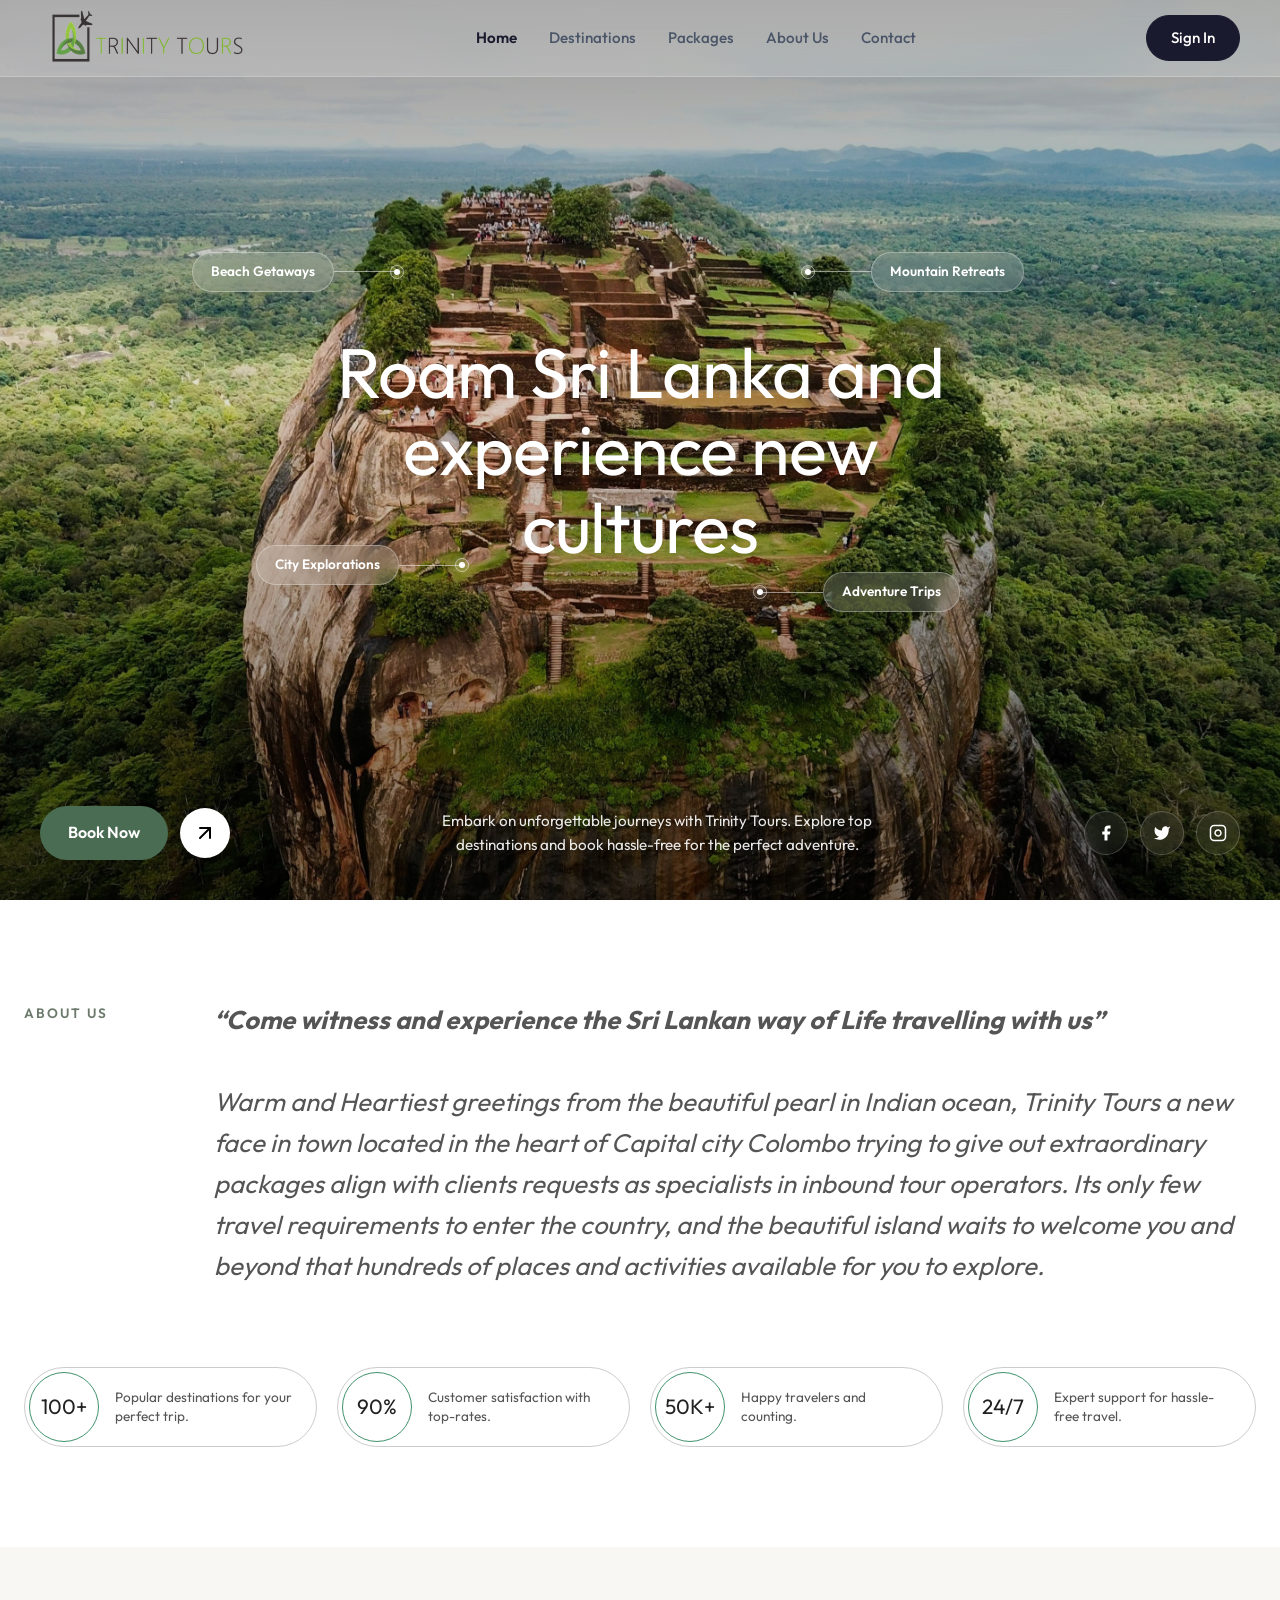
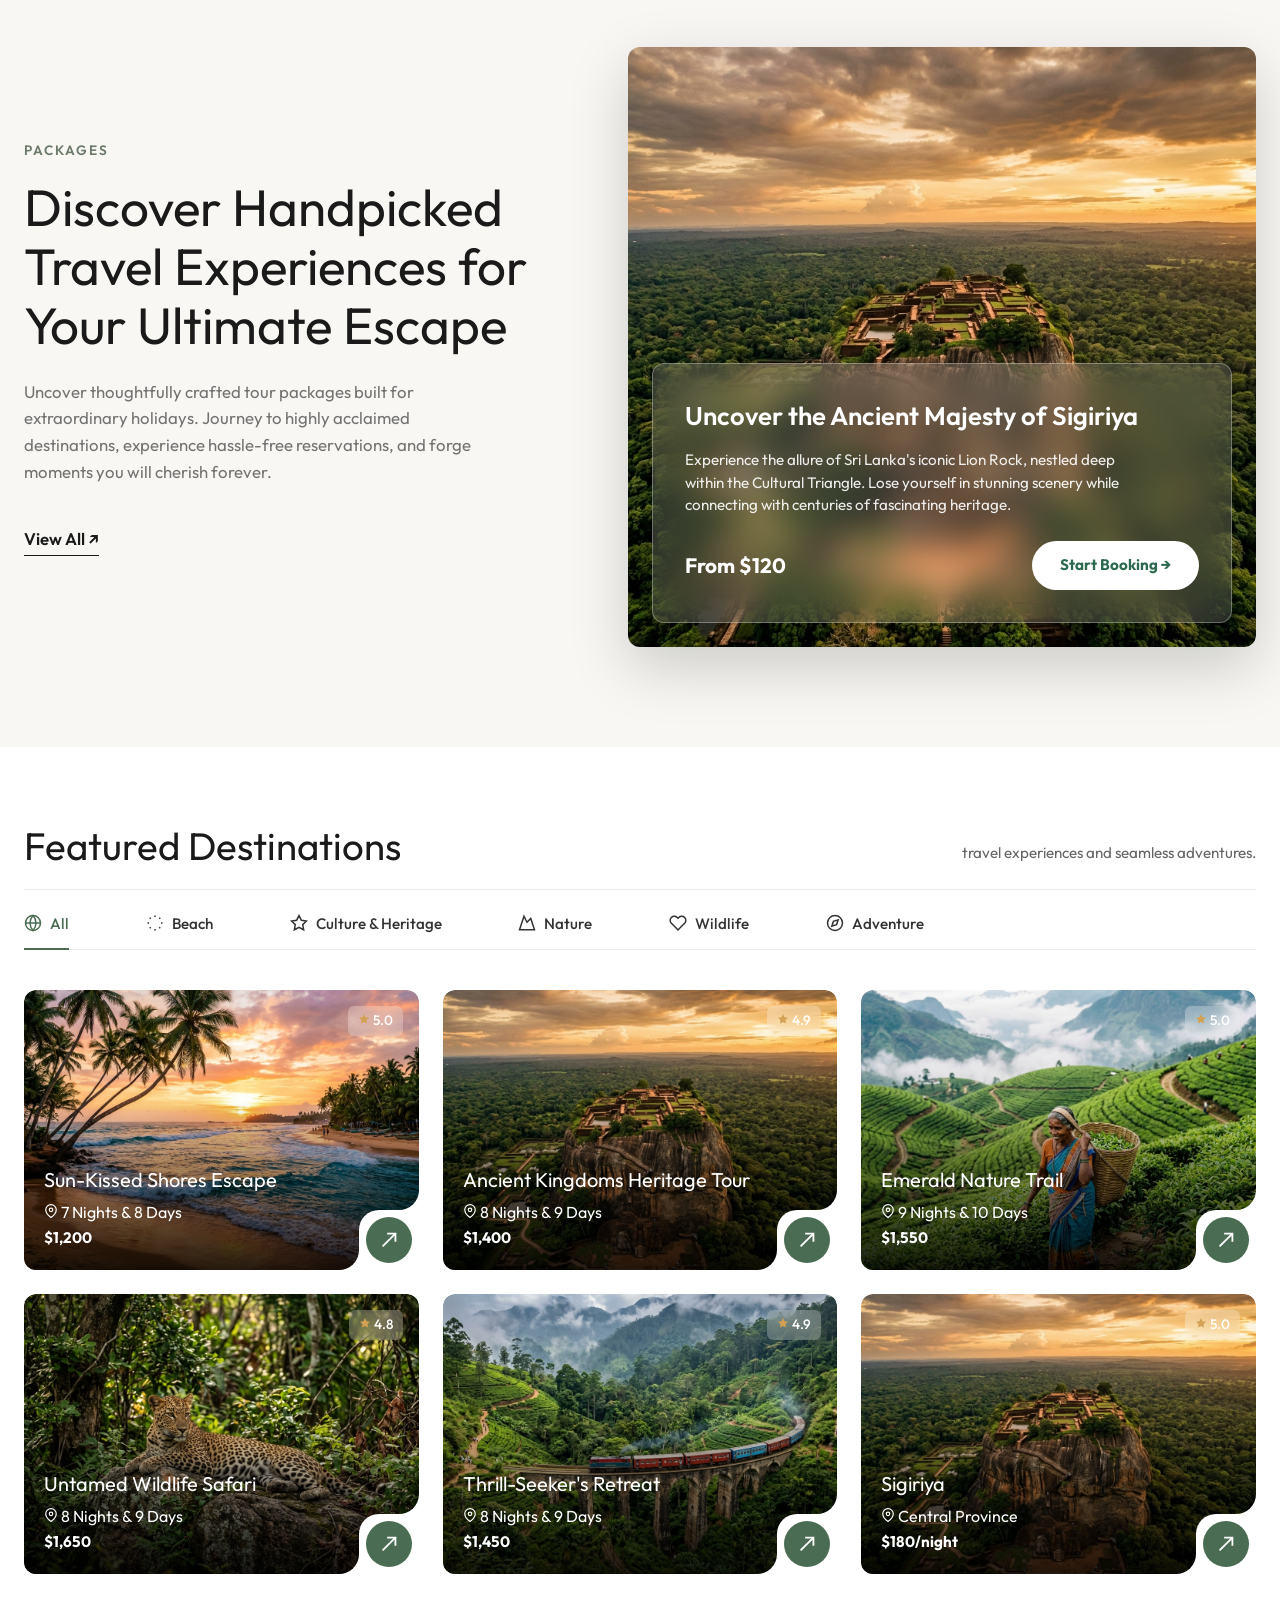
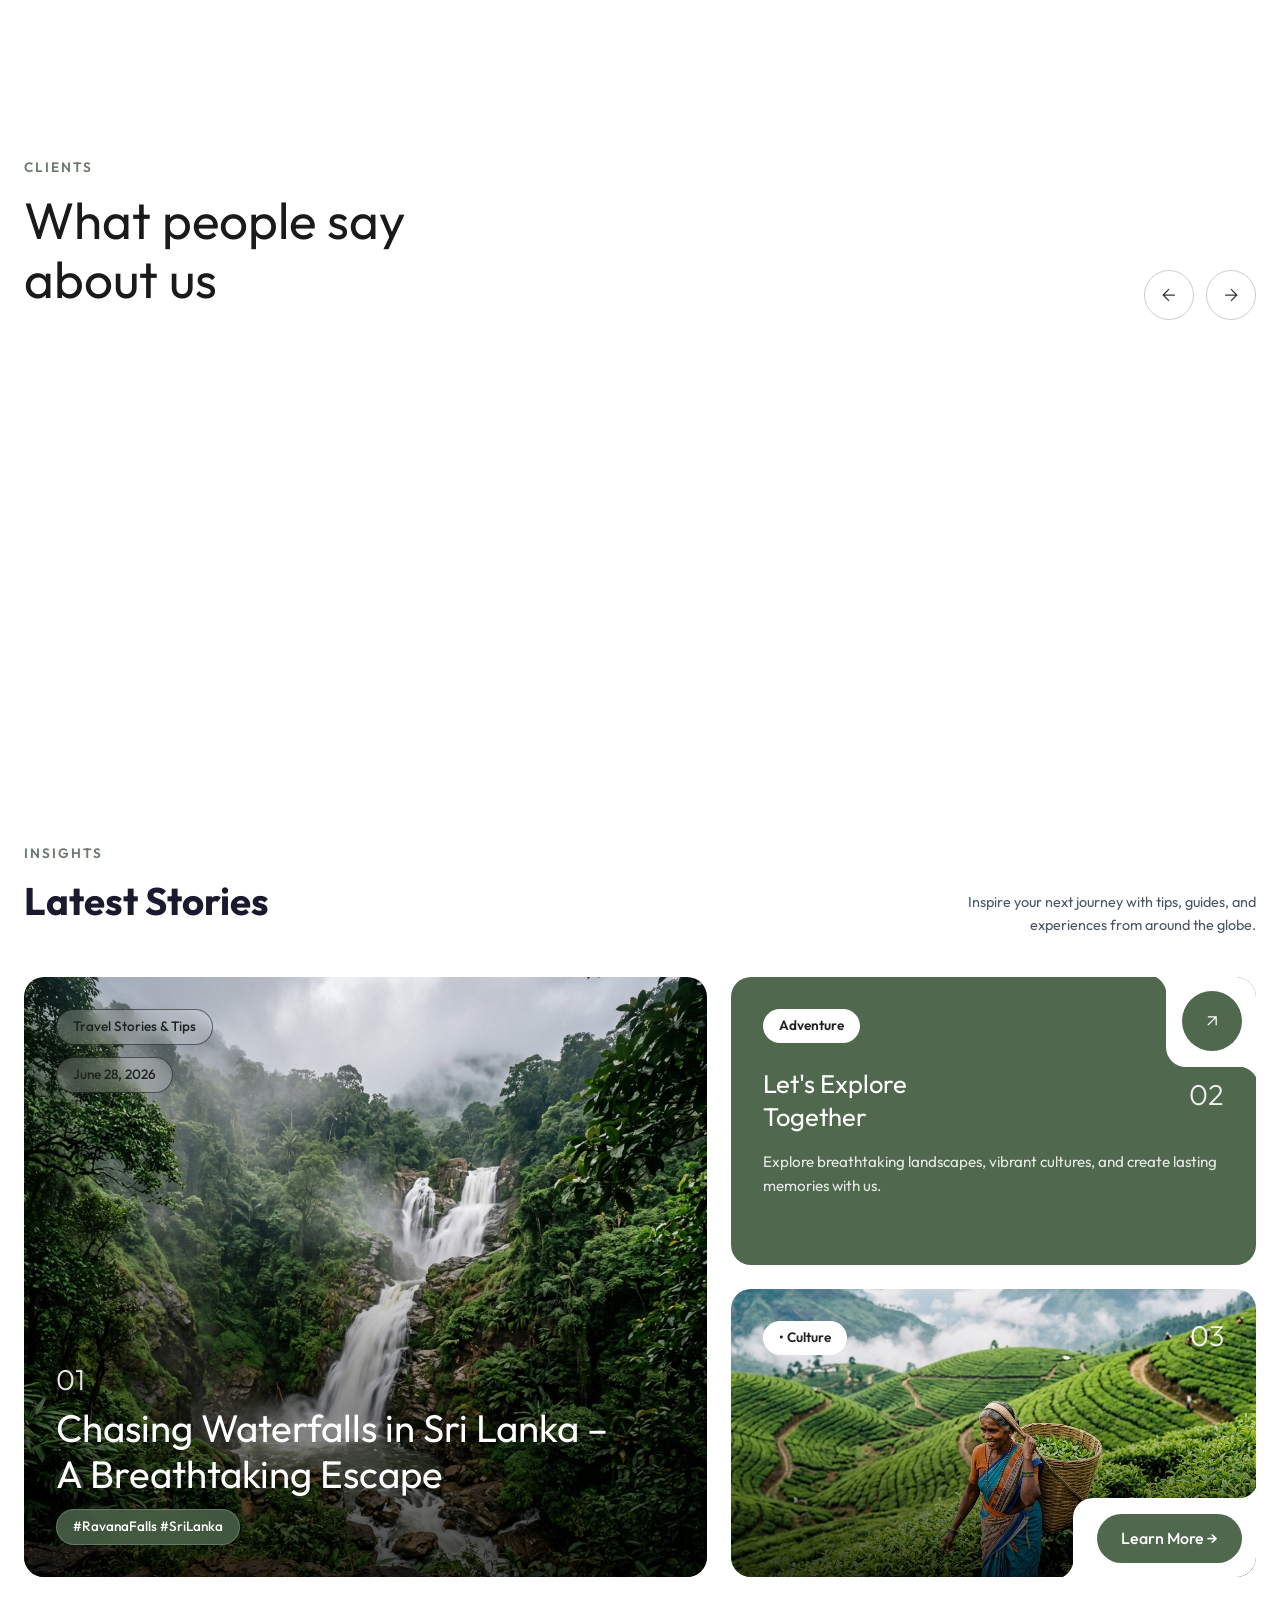
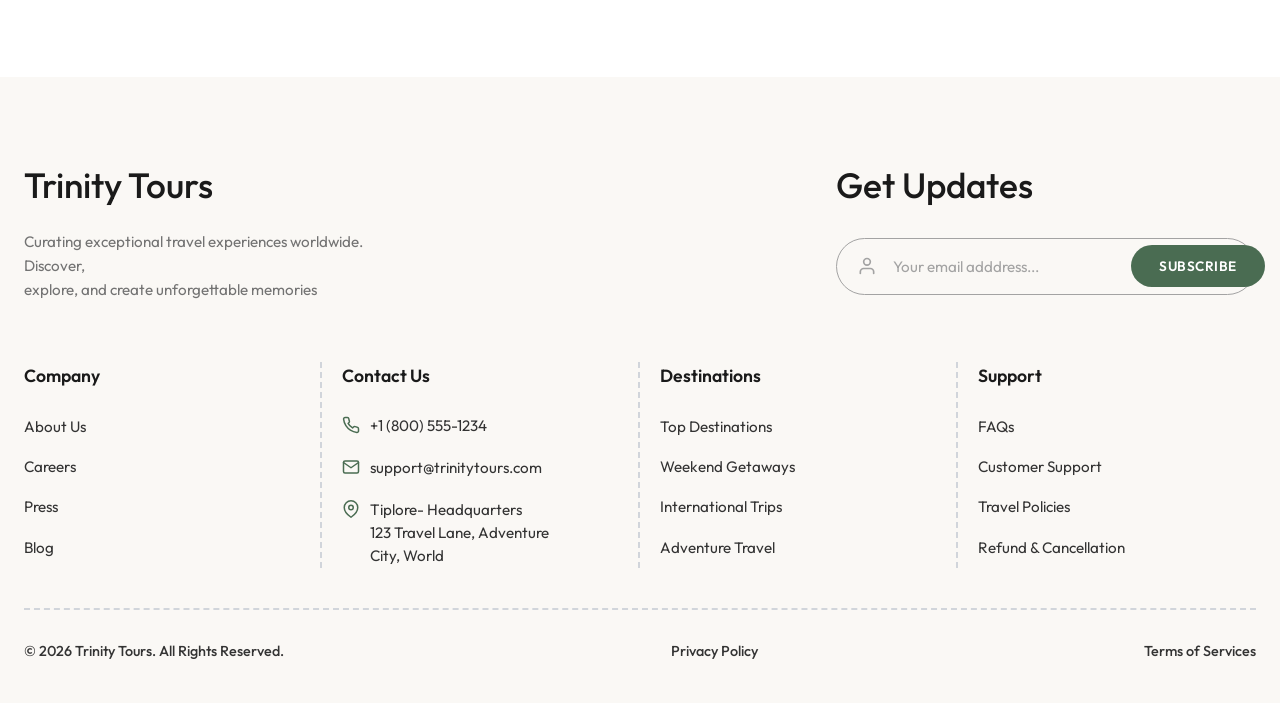
==== commit 6e15fa60: "featured destinations" ====
--- a/index.html
+++ b/index.html
@@ -350,287 +350,16 @@
           </a>
         </div>
 
-        <!-- Card 2 -->
-        <div class="dest-card-new dest-page-card" data-category="beach">
-          <a href="tour-details.html?id=beach" class="dest-img-wrap" style="display: block;">
-            <img src="images/beach.png" alt="Mirissa Beach" loading="lazy" />
-          </a>
-          <div class="dest-rating-badge">
-            <svg width="12" height="12" viewBox="0 0 24 24" fill="#D3A154"><path d="M12 2l3.09 6.26L22 9.27l-5 4.87 1.18 6.88L12 17.77l-6.18 3.25L7 14.14 2 9.27l6.91-1.01L12 2z"/></svg>
-            5.0
-          </div>
-          <div class="dest-category-chip">Beach</div>
-          <div class="dest-card-content">
-            <h3 class="dest-card-title"><a href="tour-details.html?id=beach" style="color: inherit; text-decoration: none;">Mirissa Beach</a></h3>
-            <div class="dest-card-meta">
-              <span class="dest-card-location">
-                <svg width="14" height="14" viewBox="0 0 24 24" fill="none" stroke="currentColor" stroke-width="2"><path d="M21 10c0 7-9 13-9 13s-9-6-9-13a9 9 0 0 1 18 0z"/><circle cx="12" cy="10" r="3"/></svg>
-                Southern Province
-              </span>
-              <div class="dest-card-price">$220/night</div>
-            </div>
-          </div>
-          <a href="tour-details.html?id=beach" class="dest-card-btn" aria-label="Book Mirissa Beach">
-            <svg width="20" height="20" viewBox="0 0 24 24" fill="none" stroke="currentColor" stroke-width="2"><line x1="5" y1="19" x2="19" y2="5"></line><polyline points="10 5 19 5 19 14"></polyline></svg>
-          </a>
-        </div>
-
-        <!-- Card 3 -->
-        <div class="dest-card-new dest-page-card" data-category="adventure">
-          <a href="tour-details.html?id=adventure" class="dest-img-wrap" style="display: block;">
-            <img src="images/nine_arch.png" alt="Nine Arch Bridge, Ella" loading="lazy" />
-          </a>
-          <div class="dest-rating-badge">
-            <svg width="12" height="12" viewBox="0 0 24 24" fill="#D3A154"><path d="M12 2l3.09 6.26L22 9.27l-5 4.87 1.18 6.88L12 17.77l-6.18 3.25L7 14.14 2 9.27l6.91-1.01L12 2z"/></svg>
-            4.9
-          </div>
-          <div class="dest-category-chip">Adventure</div>
-          <div class="dest-card-content">
-            <h3 class="dest-card-title"><a href="tour-details.html?id=adventure" style="color: inherit; text-decoration: none;">Nine Arch Bridge</a></h3>
-            <div class="dest-card-meta">
-              <span class="dest-card-location">
-                <svg width="14" height="14" viewBox="0 0 24 24" fill="none" stroke="currentColor" stroke-width="2"><path d="M21 10c0 7-9 13-9 13s-9-6-9-13a9 9 0 0 1 18 0z"/><circle cx="12" cy="10" r="3"/></svg>
-                Uva Province
-              </span>
-              <div class="dest-card-price">$150/night</div>
-            </div>
-          </div>
-          <a href="tour-details.html?id=adventure" class="dest-card-btn" aria-label="Book Nine Arch Bridge">
-            <svg width="20" height="20" viewBox="0 0 24 24" fill="none" stroke="currentColor" stroke-width="2"><line x1="5" y1="19" x2="19" y2="5"></line><polyline points="10 5 19 5 19 14"></polyline></svg>
-          </a>
-        </div>
-
-        <!-- Card 4 -->
-        <div class="dest-card-new dest-page-card" data-category="nature">
-          <a href="tour-details.html?id=nature" class="dest-img-wrap" style="display: block;">
-            <img src="images/tea.png" alt="Tea Plantations" loading="lazy" />
-          </a>
-          <div class="dest-rating-badge">
-            <svg width="12" height="12" viewBox="0 0 24 24" fill="#D3A154"><path d="M12 2l3.09 6.26L22 9.27l-5 4.87 1.18 6.88L12 17.77l-6.18 3.25L7 14.14 2 9.27l6.91-1.01L12 2z"/></svg>
-            5.0
-          </div>
-          <div class="dest-category-chip">Nature</div>
-          <div class="dest-card-content">
-            <h3 class="dest-card-title"><a href="tour-details.html?id=nature" style="color: inherit; text-decoration: none;">Tea Plantations</a></h3>
-            <div class="dest-card-meta">
-              <span class="dest-card-location">
-                <svg width="14" height="14" viewBox="0 0 24 24" fill="none" stroke="currentColor" stroke-width="2"><path d="M21 10c0 7-9 13-9 13s-9-6-9-13a9 9 0 0 1 18 0z"/><circle cx="12" cy="10" r="3"/></svg>
-                Nuwara Eliya
-              </span>
-              <div class="dest-card-price">$250/night</div>
-            </div>
-          </div>
-          <a href="tour-details.html?id=nature" class="dest-card-btn" aria-label="Book Tea Plantations">
-            <svg width="20" height="20" viewBox="0 0 24 24" fill="none" stroke="currentColor" stroke-width="2"><line x1="5" y1="19" x2="19" y2="5"></line><polyline points="10 5 19 5 19 14"></polyline></svg>
-          </a>
-        </div>
-
-        <!-- Card 5 -->
-        <div class="dest-card-new dest-page-card" data-category="adventure nature">
-          <a href="tour-details.html?id=adventure" class="dest-img-wrap" style="display: block;">
-            <img src="images/waterfall.png" alt="Waterfalls" loading="lazy" />
-          </a>
-          <div class="dest-rating-badge">
-            <svg width="12" height="12" viewBox="0 0 24 24" fill="#D3A154"><path d="M12 2l3.09 6.26L22 9.27l-5 4.87 1.18 6.88L12 17.77l-6.18 3.25L7 14.14 2 9.27l6.91-1.01L12 2z"/></svg>
-            4.8
-          </div>
-          <div class="dest-category-chip">Adventure · Nature</div>
-          <div class="dest-card-content">
-            <h3 class="dest-card-title"><a href="tour-details.html?id=adventure" style="color: inherit; text-decoration: none;">Ravana Falls</a></h3>
-            <div class="dest-card-meta">
-              <span class="dest-card-location">
-                <svg width="14" height="14" viewBox="0 0 24 24" fill="none" stroke="currentColor" stroke-width="2"><path d="M21 10c0 7-9 13-9 13s-9-6-9-13a9 9 0 0 1 18 0z"/><circle cx="12" cy="10" r="3"/></svg>
-                Uva Province
-              </span>
-              <div class="dest-card-price">$200/night</div>
-            </div>
-          </div>
-          <a href="tour-details.html?id=adventure" class="dest-card-btn" aria-label="Book Ravana Falls">
-            <svg width="20" height="20" viewBox="0 0 24 24" fill="none" stroke="currentColor" stroke-width="2"><line x1="5" y1="19" x2="19" y2="5"></line><polyline points="10 5 19 5 19 14"></polyline></svg>
-          </a>
-        </div>
-
-        <!-- Card 6 -->
-        <div class="dest-card-new dest-page-card" data-category="culture">
-          <a href="tour-details.html?id=culture" class="dest-img-wrap" style="display: block;">
-            <img src="images/temple.png" alt="Kandy Temple" loading="lazy" />
-          </a>
-          <div class="dest-rating-badge">
-            <svg width="12" height="12" viewBox="0 0 24 24" fill="#D3A154"><path d="M12 2l3.09 6.26L22 9.27l-5 4.87 1.18 6.88L12 17.77l-6.18 3.25L7 14.14 2 9.27l6.91-1.01L12 2z"/></svg>
-            5.0
-          </div>
-          <div class="dest-category-chip">Culture & Heritage</div>
-          <div class="dest-card-content">
-            <h3 class="dest-card-title"><a href="tour-details.html?id=culture" style="color: inherit; text-decoration: none;">Kandy</a></h3>
-            <div class="dest-card-meta">
-              <span class="dest-card-location">
-                <svg width="14" height="14" viewBox="0 0 24 24" fill="none" stroke="currentColor" stroke-width="2"><path d="M21 10c0 7-9 13-9 13s-9-6-9-13a9 9 0 0 1 18 0z"/><circle cx="12" cy="10" r="3"/></svg>
-                Central Province
-              </span>
-              <div class="dest-card-price">$170/night</div>
-            </div>
-          </div>
-          <a href="tour-details.html?id=culture" class="dest-card-btn" aria-label="Book Kandy">
-            <svg width="20" height="20" viewBox="0 0 24 24" fill="none" stroke="currentColor" stroke-width="2"><line x1="5" y1="19" x2="19" y2="5"></line><polyline points="10 5 19 5 19 14"></polyline></svg>
-          </a>
-        </div>
-
-        <!-- Card 7 -->
-        <div class="dest-card-new dest-page-card" data-category="wildlife">
-          <a href="tour-details.html?id=wildlife" class="dest-img-wrap" style="display: block;">
-            <img src="images/wildlife.png" alt="Yala National Park" loading="lazy" />
-          </a>
-          <div class="dest-rating-badge">
-            <svg width="12" height="12" viewBox="0 0 24 24" fill="#D3A154"><path d="M12 2l3.09 6.26L22 9.27l-5 4.87 1.18 6.88L12 17.77l-6.18 3.25L7 14.14 2 9.27l6.91-1.01L12 2z"/></svg>
-            4.9
-          </div>
-          <div class="dest-category-chip">Wildlife</div>
-          <div class="dest-card-content">
-            <h3 class="dest-card-title"><a href="tour-details.html?id=wildlife" style="color: inherit; text-decoration: none;">Yala National Park</a></h3>
-            <div class="dest-card-meta">
-              <span class="dest-card-location">
-                <svg width="14" height="14" viewBox="0 0 24 24" fill="none" stroke="currentColor" stroke-width="2"><path d="M21 10c0 7-9 13-9 13s-9-6-9-13a9 9 0 0 1 18 0z"/><circle cx="12" cy="10" r="3"/></svg>
-                Southern Province
-              </span>
-              <div class="dest-card-price">$310/night</div>
-            </div>
-          </div>
-          <a href="tour-details.html?id=wildlife" class="dest-card-btn" aria-label="Book Yala National Park">
-            <svg width="20" height="20" viewBox="0 0 24 24" fill="none" stroke="currentColor" stroke-width="2"><line x1="5" y1="19" x2="19" y2="5"></line><polyline points="10 5 19 5 19 14"></polyline></svg>
-          </a>
-        </div>
-
-        <!-- Card 8 -->
-        <div class="dest-card-new dest-page-card" data-category="culture">
-          <a href="tour-details.html?id=culture" class="dest-img-wrap" style="display: block;">
-            <img src="images/galle.png" alt="Galle Fort" loading="lazy" />
-          </a>
-          <div class="dest-rating-badge">
-            <svg width="12" height="12" viewBox="0 0 24 24" fill="#D3A154"><path d="M12 2l3.09 6.26L22 9.27l-5 4.87 1.18 6.88L12 17.77l-6.18 3.25L7 14.14 2 9.27l6.91-1.01L12 2z"/></svg>
-            4.9
-          </div>
-          <div class="dest-category-chip">Culture & Heritage</div>
-          <div class="dest-card-content">
-            <h3 class="dest-card-title"><a href="tour-details.html?id=culture" style="color: inherit; text-decoration: none;">Galle Fort</a></h3>
-            <div class="dest-card-meta">
-              <span class="dest-card-location">
-                <svg width="14" height="14" viewBox="0 0 24 24" fill="none" stroke="currentColor" stroke-width="2"><path d="M21 10c0 7-9 13-9 13s-9-6-9-13a9 9 0 0 1 18 0z"/><circle cx="12" cy="10" r="3"/></svg>
-                Southern Province
-              </span>
-              <div class="dest-card-price">$190/night</div>
-            </div>
-          </div>
-          <a href="tour-details.html?id=culture" class="dest-card-btn" aria-label="Book Galle Fort">
-            <svg width="20" height="20" viewBox="0 0 24 24" fill="none" stroke="currentColor" stroke-width="2"><line x1="5" y1="19" x2="19" y2="5"></line><polyline points="10 5 19 5 19 14"></polyline></svg>
-          </a>
-        </div>
-
-        <!-- Card 9 -->
-        <div class="dest-card-new dest-page-card" data-category="adventure">
-          <a href="tour-details.html?id=adventure" class="dest-img-wrap" style="display: block;">
-            <img src="images/nine_arch.png" alt="Adam's Peak" loading="lazy" />
-          </a>
-          <div class="dest-rating-badge">
-            <svg width="12" height="12" viewBox="0 0 24 24" fill="#D3A154"><path d="M12 2l3.09 6.26L22 9.27l-5 4.87 1.18 6.88L12 17.77l-6.18 3.25L7 14.14 2 9.27l6.91-1.01L12 2z"/></svg>
-            4.8
-          </div>
-          <div class="dest-category-chip">Adventure</div>
-          <div class="dest-card-content">
-            <h3 class="dest-card-title"><a href="tour-details.html?id=adventure" style="color: inherit; text-decoration: none;">Adam's Peak</a></h3>
-            <div class="dest-card-meta">
-              <span class="dest-card-location">
-                <svg width="14" height="14" viewBox="0 0 24 24" fill="none" stroke="currentColor" stroke-width="2"><path d="M21 10c0 7-9 13-9 13s-9-6-9-13a9 9 0 0 1 18 0z"/><circle cx="12" cy="10" r="3"/></svg>
-                Sabaragamuwa
-              </span>
-              <div class="dest-card-price">$140/night</div>
-            </div>
-          </div>
-          <a href="tour-details.html?id=adventure" class="dest-card-btn" aria-label="Book Adam's Peak">
-            <svg width="20" height="20" viewBox="0 0 24 24" fill="none" stroke="currentColor" stroke-width="2"><line x1="5" y1="19" x2="19" y2="5"></line><polyline points="10 5 19 5 19 14"></polyline></svg>
-          </a>
-        </div>
-
-        <!-- Card 10 -->
-        <div class="dest-card-new dest-page-card" data-category="beach">
-          <a href="tour-details.html?id=beach" class="dest-img-wrap" style="display: block;">
-            <img src="images/beach.png" alt="Unawatuna Beach" loading="lazy" />
-          </a>
-          <div class="dest-rating-badge">
-            <svg width="12" height="12" viewBox="0 0 24 24" fill="#D3A154"><path d="M12 2l3.09 6.26L22 9.27l-5 4.87 1.18 6.88L12 17.77l-6.18 3.25L7 14.14 2 9.27l6.91-1.01L12 2z"/></svg>
-            4.7
-          </div>
-          <div class="dest-category-chip">Beach</div>
-          <div class="dest-card-content">
-            <h3 class="dest-card-title"><a href="tour-details.html?id=beach" style="color: inherit; text-decoration: none;">Unawatuna Beach</a></h3>
-            <div class="dest-card-meta">
-              <span class="dest-card-location">
-                <svg width="14" height="14" viewBox="0 0 24 24" fill="none" stroke="currentColor" stroke-width="2"><path d="M21 10c0 7-9 13-9 13s-9-6-9-13a9 9 0 0 1 18 0z"/><circle cx="12" cy="10" r="3"/></svg>
-                Southern Province
-              </span>
-              <div class="dest-card-price">$210/night</div>
-            </div>
-          </div>
-          <a href="tour-details.html?id=beach" class="dest-card-btn" aria-label="Book Unawatuna Beach">
-            <svg width="20" height="20" viewBox="0 0 24 24" fill="none" stroke="currentColor" stroke-width="2"><line x1="5" y1="19" x2="19" y2="5"></line><polyline points="10 5 19 5 19 14"></polyline></svg>
-          </a>
-        </div>
-
-        <!-- Card 11 -->
-        <div class="dest-card-new dest-page-card" data-category="nature wildlife">
-          <a href="tour-details.html?id=nature" class="dest-img-wrap" style="display: block;">
-            <img src="images/waterfall.png" alt="Horton Plains" loading="lazy" />
-          </a>
-          <div class="dest-rating-badge">
-            <svg width="12" height="12" viewBox="0 0 24 24" fill="#D3A154"><path d="M12 2l3.09 6.26L22 9.27l-5 4.87 1.18 6.88L12 17.77l-6.18 3.25L7 14.14 2 9.27l6.91-1.01L12 2z"/></svg>
-            4.8
-          </div>
-          <div class="dest-category-chip">Nature · Wildlife</div>
-          <div class="dest-card-content">
-            <h3 class="dest-card-title"><a href="tour-details.html?id=nature" style="color: inherit; text-decoration: none;">Horton Plains</a></h3>
-            <div class="dest-card-meta">
-              <span class="dest-card-location">
-                <svg width="14" height="14" viewBox="0 0 24 24" fill="none" stroke="currentColor" stroke-width="2"><path d="M21 10c0 7-9 13-9 13s-9-6-9-13a9 9 0 0 1 18 0z"/><circle cx="12" cy="10" r="3"/></svg>
-                Central Province
-              </span>
-              <div class="dest-card-price">$175/night</div>
-            </div>
-          </div>
-          <a href="tour-details.html?id=nature" class="dest-card-btn" aria-label="Book Horton Plains">
-            <svg width="20" height="20" viewBox="0 0 24 24" fill="none" stroke="currentColor" stroke-width="2"><line x1="5" y1="19" x2="19" y2="5"></line><polyline points="10 5 19 5 19 14"></polyline></svg>
-          </a>
-        </div>
-
-        <!-- Card 12 -->
-        <div class="dest-card-new dest-page-card" data-category="culture">
-          <a href="tour-details.html?id=culture" class="dest-img-wrap" style="display: block;">
-            <img src="images/sigiriya.png" alt="Polonnaruwa" loading="lazy" />
-          </a>
-          <div class="dest-rating-badge">
-            <svg width="12" height="12" viewBox="0 0 24 24" fill="#D3A154"><path d="M12 2l3.09 6.26L22 9.27l-5 4.87 1.18 6.88L12 17.77l-6.18 3.25L7 14.14 2 9.27l6.91-1.01L12 2z"/></svg>
-            4.9
-          </div>
-          <div class="dest-category-chip">Culture & Heritage</div>
-          <div class="dest-card-content">
-            <h3 class="dest-card-title"><a href="tour-details.html?id=culture" style="color: inherit; text-decoration: none;">Polonnaruwa</a></h3>
-            <div class="dest-card-meta">
-              <span class="dest-card-location">
-                <svg width="14" height="14" viewBox="0 0 24 24" fill="none" stroke="currentColor" stroke-width="2"><path d="M21 10c0 7-9 13-9 13s-9-6-9-13a9 9 0 0 1 18 0z"/><circle cx="12" cy="10" r="3"/></svg>
-                North Central
-              </span>
-              <div class="dest-card-price">$160/night</div>
-            </div>
-          </div>
-          <a href="tour-details.html?id=culture" class="dest-card-btn" aria-label="Book Polonnaruwa">
-            <svg width="20" height="20" viewBox="0 0 24 24" fill="none" stroke="currentColor" stroke-width="2"><line x1="5" y1="19" x2="19" y2="5"></line><polyline points="10 5 19 5 19 14"></polyline></svg>
-          </a>
-        </div>
+
+
+
 
       </div>
 
     </div>
   </section>
 
-  <!-- ===================== TESTIMONIALS ===================== -->======== -->
+  <!-- ===================== TESTIMONIALS ===================== -->
   <section class="testimonials-section" id="testimonials">
     <div class="container">
       <div class="section-header-row">
--- a/css/style.css
+++ b/css/style.css
@@ -917,8 +917,8 @@
   transition: transform 0.5s cubic-bezier(0.4, 0, 0.2, 1);
 }
 .testi-card {
-  width: 380px;
-  min-width: 380px;
+  width: 100%;
+  max-width: 380px;
   height: 280px;
   background: #FAFCFA;
   border: 1px solid #E2EBE5;
@@ -1324,7 +1324,8 @@
   background: var(--glass);
   color: var(--white);
   font-size: 0.9rem;
-  width: 280px;
+  width: 100%;
+  max-width: 280px;
   outline: none;
   backdrop-filter: blur(8px);
   transition: border-color var(--transition);
@@ -1382,7 +1383,8 @@
   border: 1px solid #a3a3a3;
   border-radius: 50px;
   padding: 6px;
-  width: 420px;
+  width: 100%;
+  max-width: 420px;
 }
 .footer-sub-form .input-icon {
   position: absolute;
@@ -1565,6 +1567,23 @@
 }
 
 @media (max-width: 768px) {
+  .dest-tabs-container { overflow-x: auto; padding-bottom: 10px; }
+  .dest-tabs { width: max-content; }
+  .hero-footer {
+    flex-direction: column;
+    gap: 20px;
+    left: 20px;
+    right: 20px;
+    bottom: 20px;
+  }
+  .pointer { display: none; }
+  .about-new-top {
+    flex-direction: column;
+    gap: 20px;
+  }
+  .packages-split {
+    flex-direction: column;
+  }
   .navbar .nav-links {
     position: fixed;
     top: 0; left: 0; right: 0;
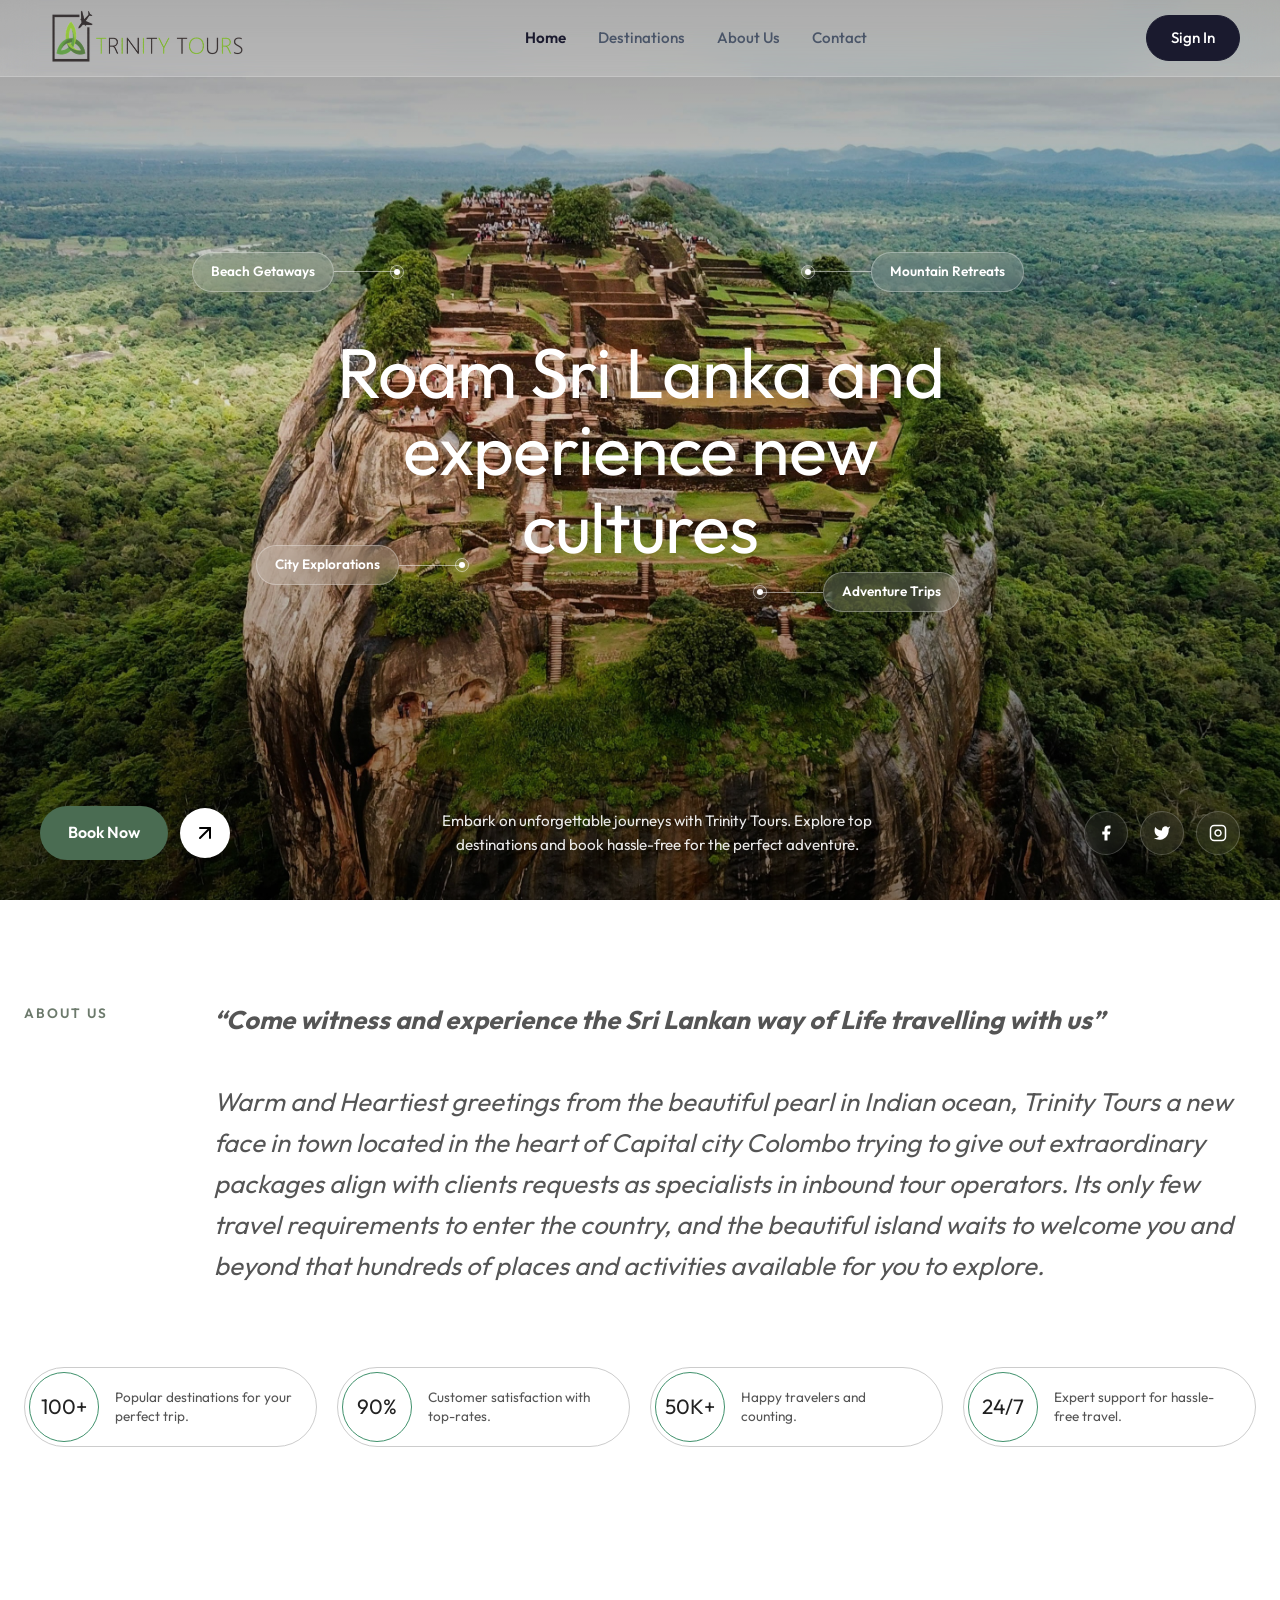
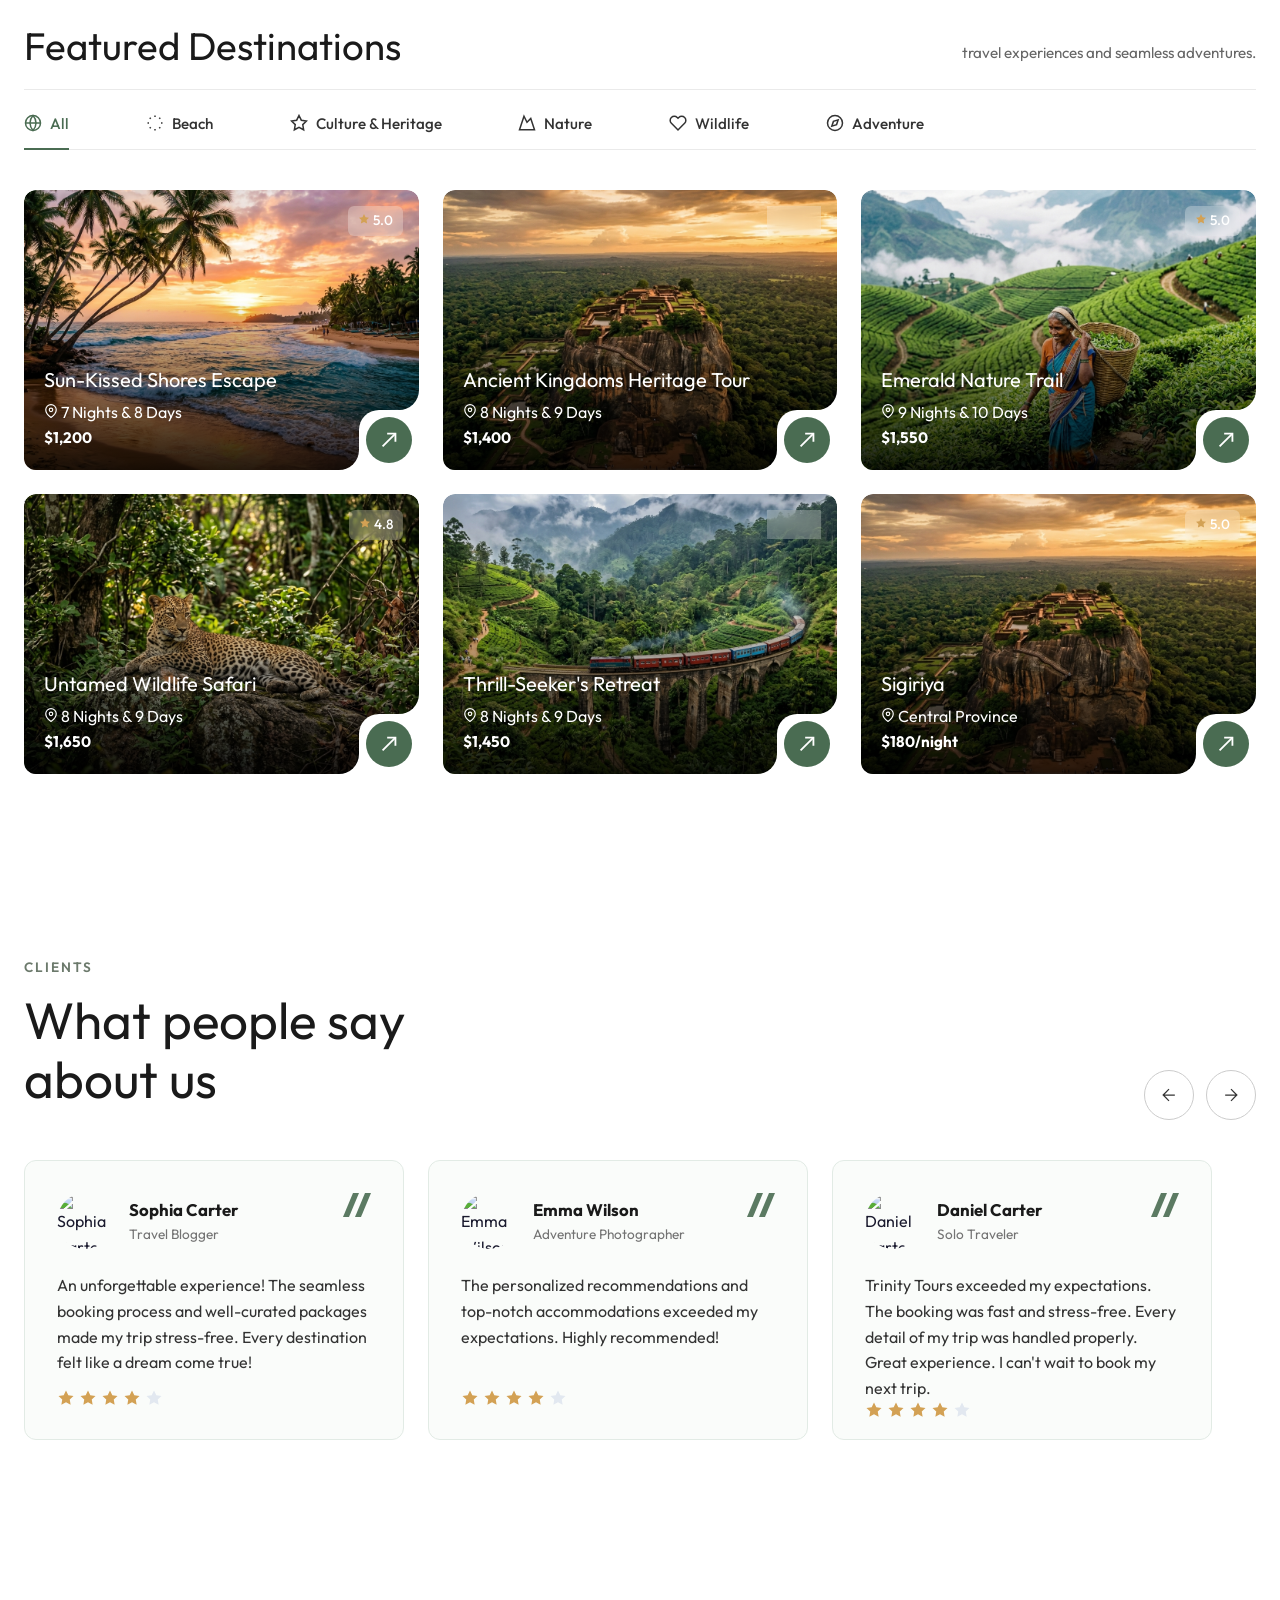
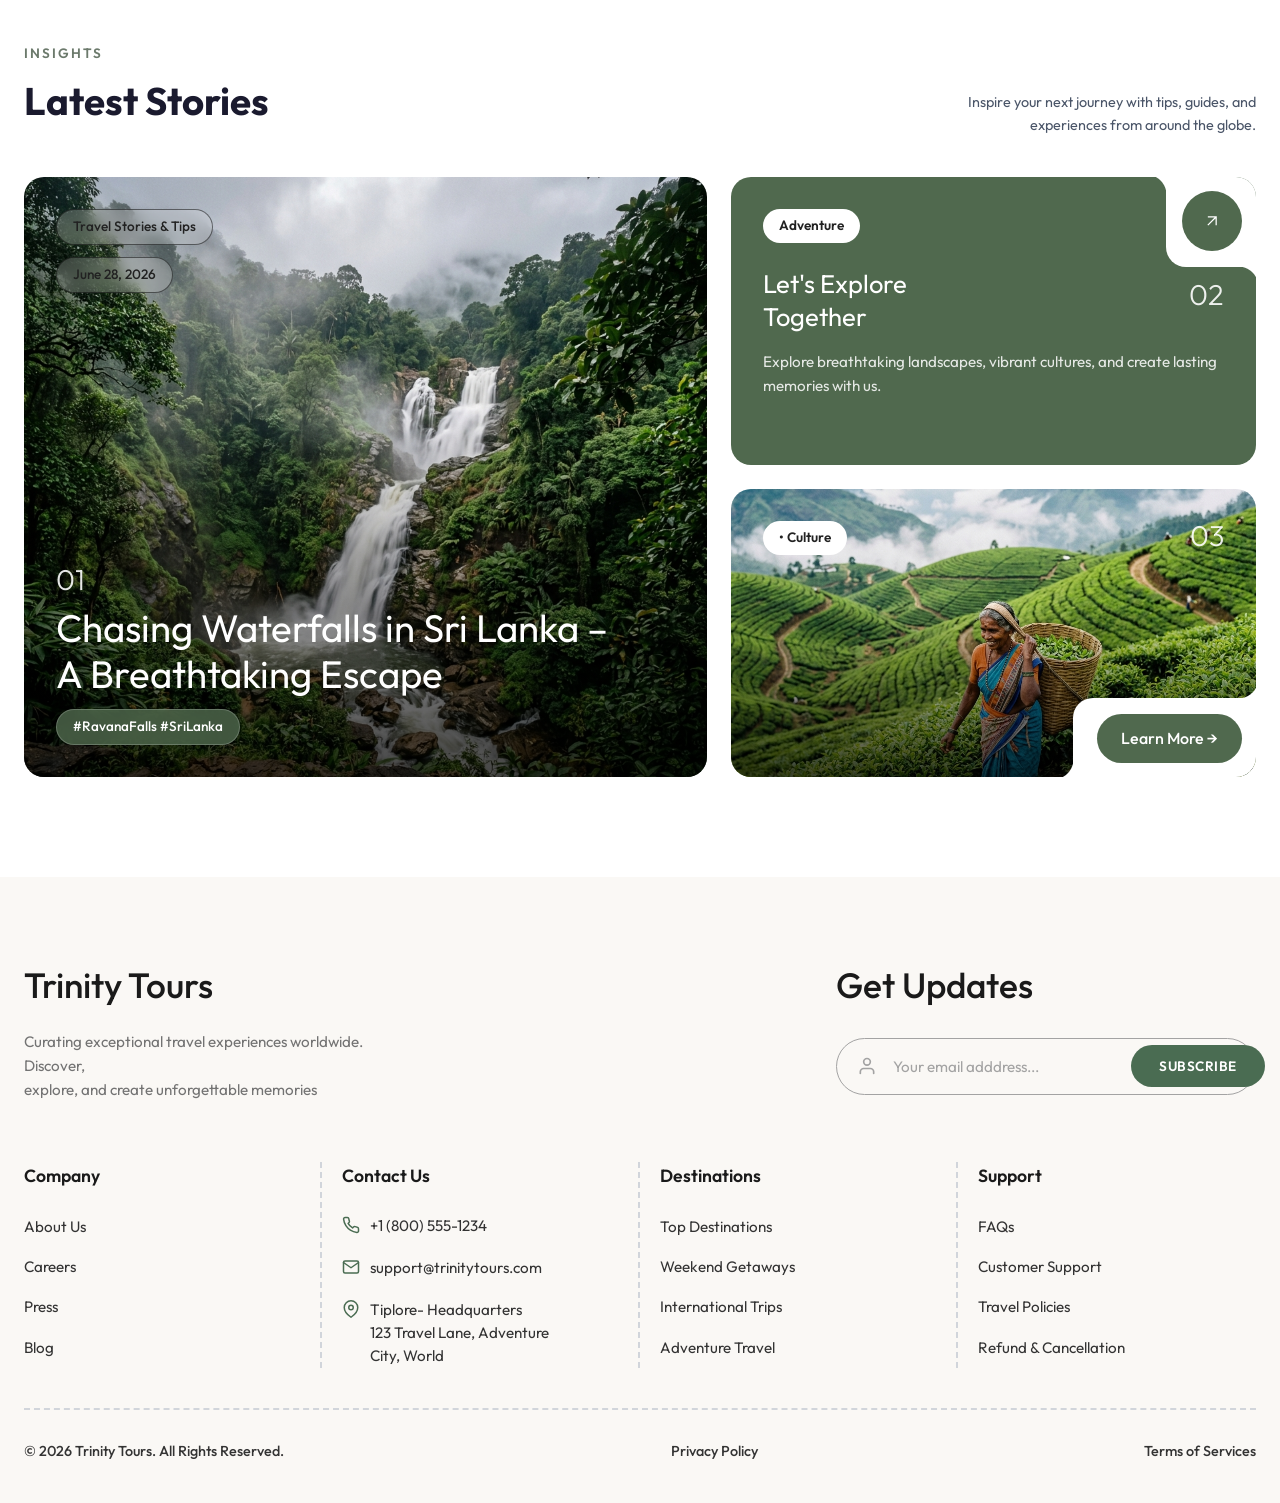
==== commit 4c2f095c: "feat: remove packages section from site and initialize main.js for interactive elements" ====
--- a/index.html
+++ b/index.html
@@ -23,7 +23,7 @@
       <nav class="nav-links" id="nav-links">
         <a href="#home" class="nav-link active">Home</a>
         <a href="destinations.html" class="nav-link">Destinations</a>
-        <a href="#packages" class="nav-link">Packages</a>
+
         <a href="about.html" class="nav-link">About Us</a>
         <a href="contact.html" class="nav-link">Contact</a>
       </nav>
@@ -134,32 +134,6 @@
   </section>
 
 
-  <!-- ===================== PACKAGES ===================== -->
-  <section class="packages-section" id="packages">
-    <div class="container">
-      <div class="packages-split">
-        <div class="packages-content-left">
-          <span class="section-tag-new">PACKAGES</span>
-          <h2 class="section-title">Discover Handpicked Travel Experiences for Your Ultimate Escape</h2>
-          <p class="section-desc">Uncover thoughtfully crafted tour packages built for extraordinary holidays. Journey to highly acclaimed destinations, experience hassle-free reservations, and forge moments you will cherish forever.</p>
-          <a href="#packages" class="link-view-all">View All ↗</a>
-        </div>
-        <div class="packages-content-right">
-          <div class="package-featured-single">
-            <img src="images/sigiriya.png" alt="Featured Package" />
-            <div class="package-featured-overlay">
-              <h3>Uncover the Ancient Majesty of Sigiriya</h3>
-              <p>Experience the allure of Sri Lanka's iconic Lion Rock, nestled deep within the Cultural Triangle. Lose yourself in stunning scenery while connecting with centuries of fascinating heritage.</p>
-              <div class="package-featured-footer">
-                <span class="package-price-large">From $120</span>
-                <a href="#contact" class="btn-start-booking">Start Booking →</a>
-              </div>
-            </div>
-          </div>
-        </div>
-      </div>
-    </div>
-  </section>
 
   <!-- ===================== FEATURED DESTINATIONS ===================== -->
   <section class="destinations-section" id="destinations">
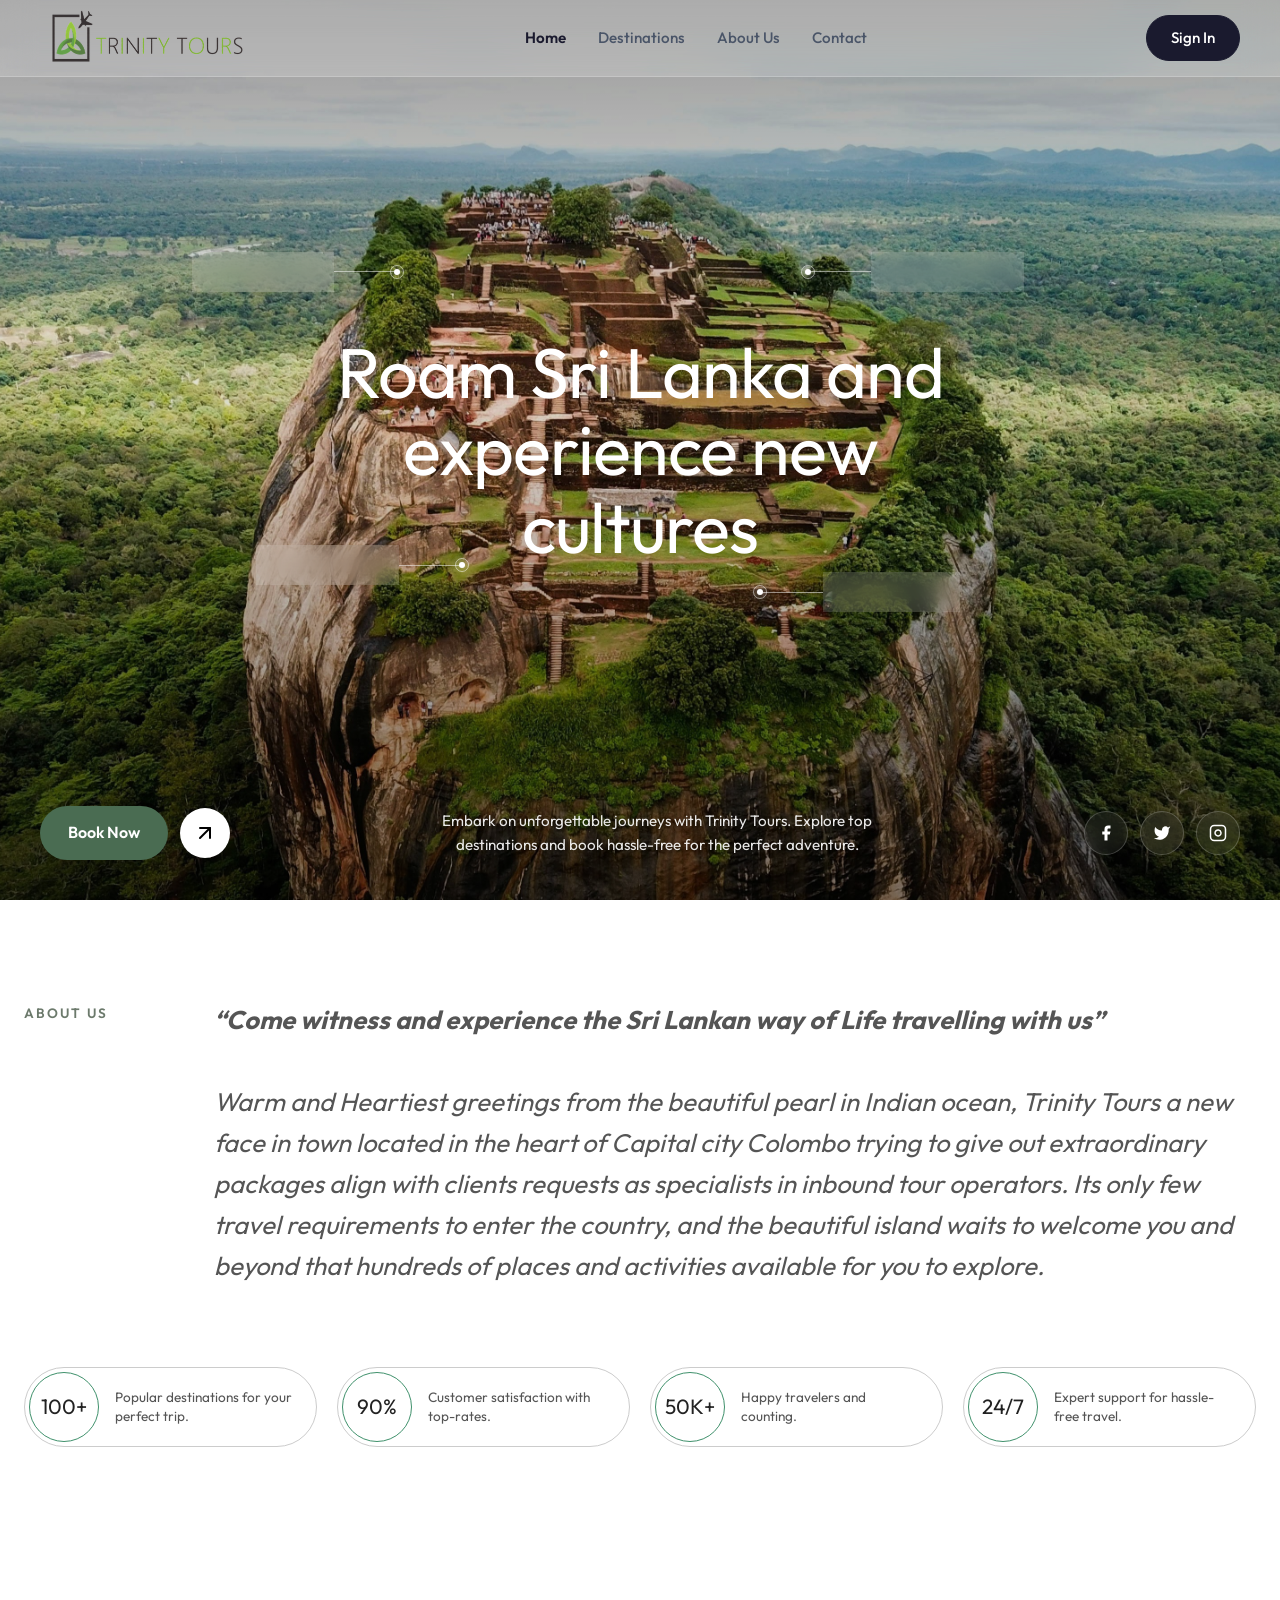
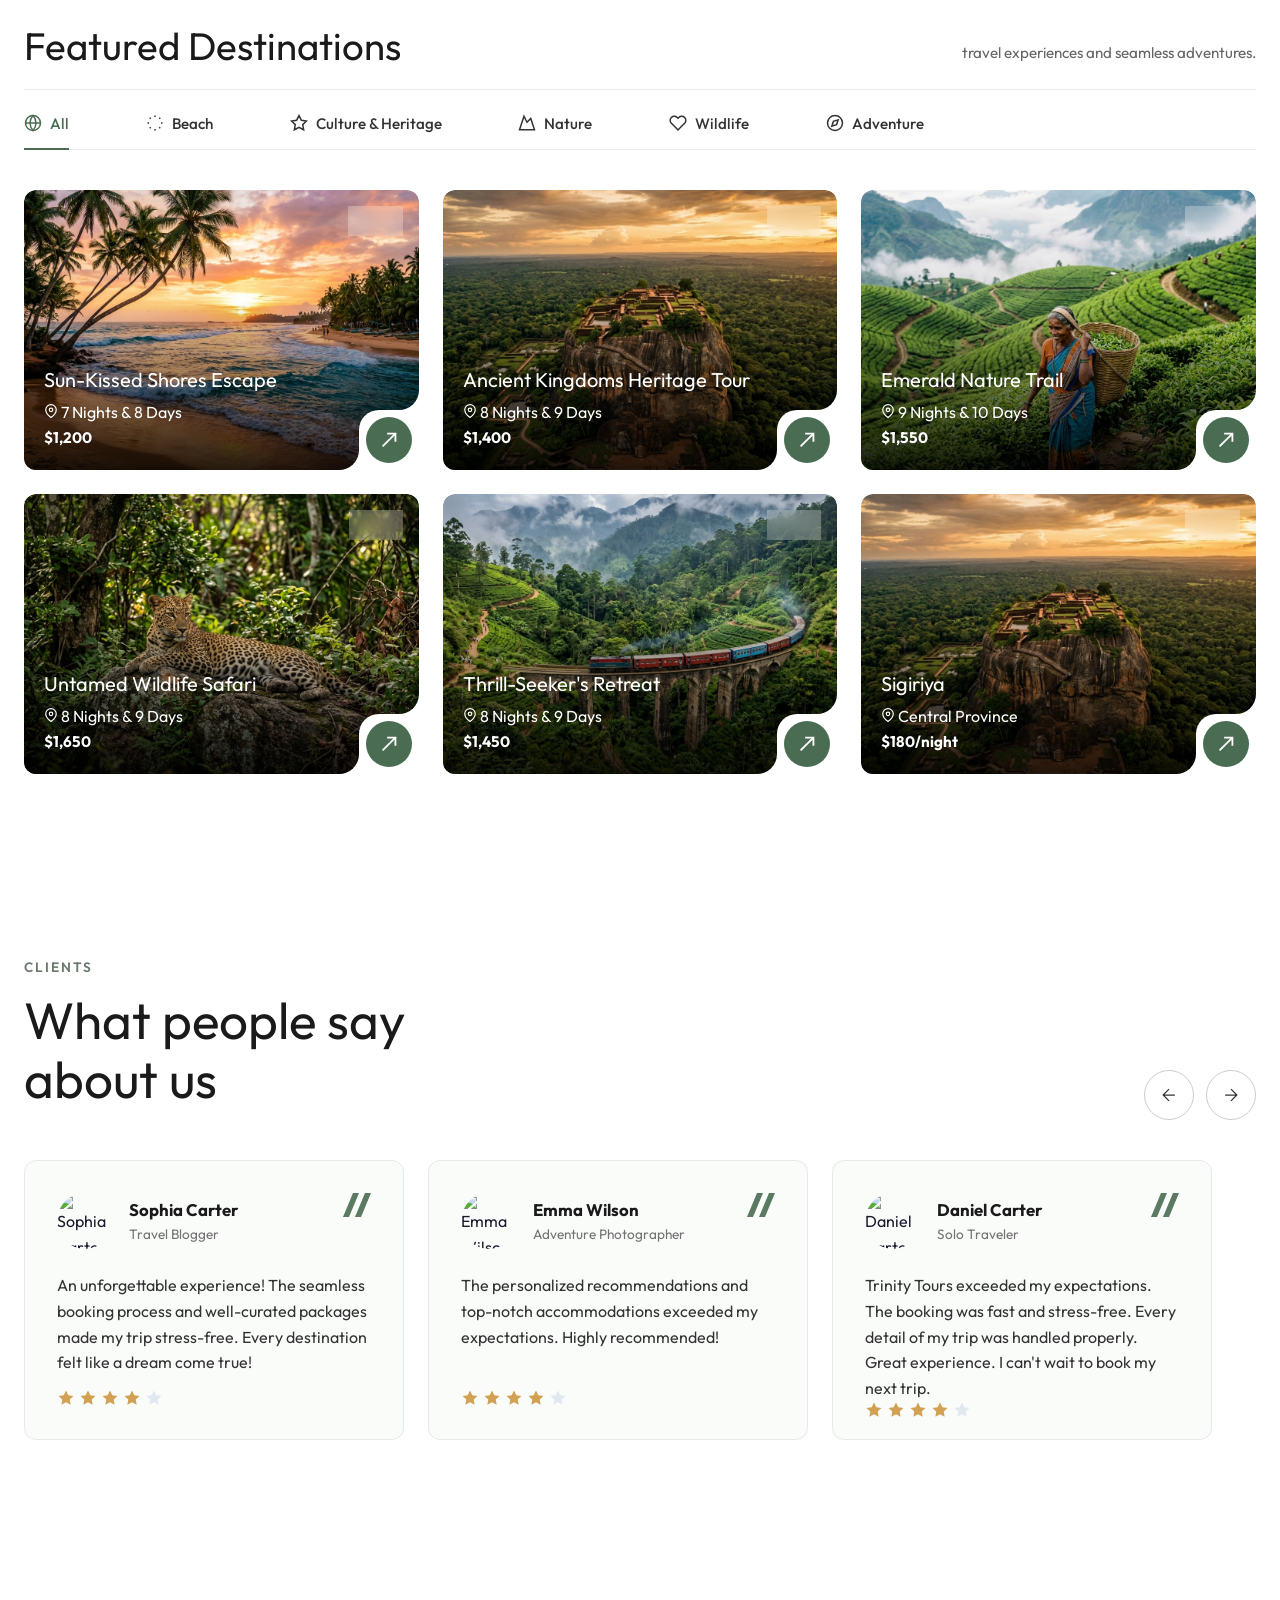
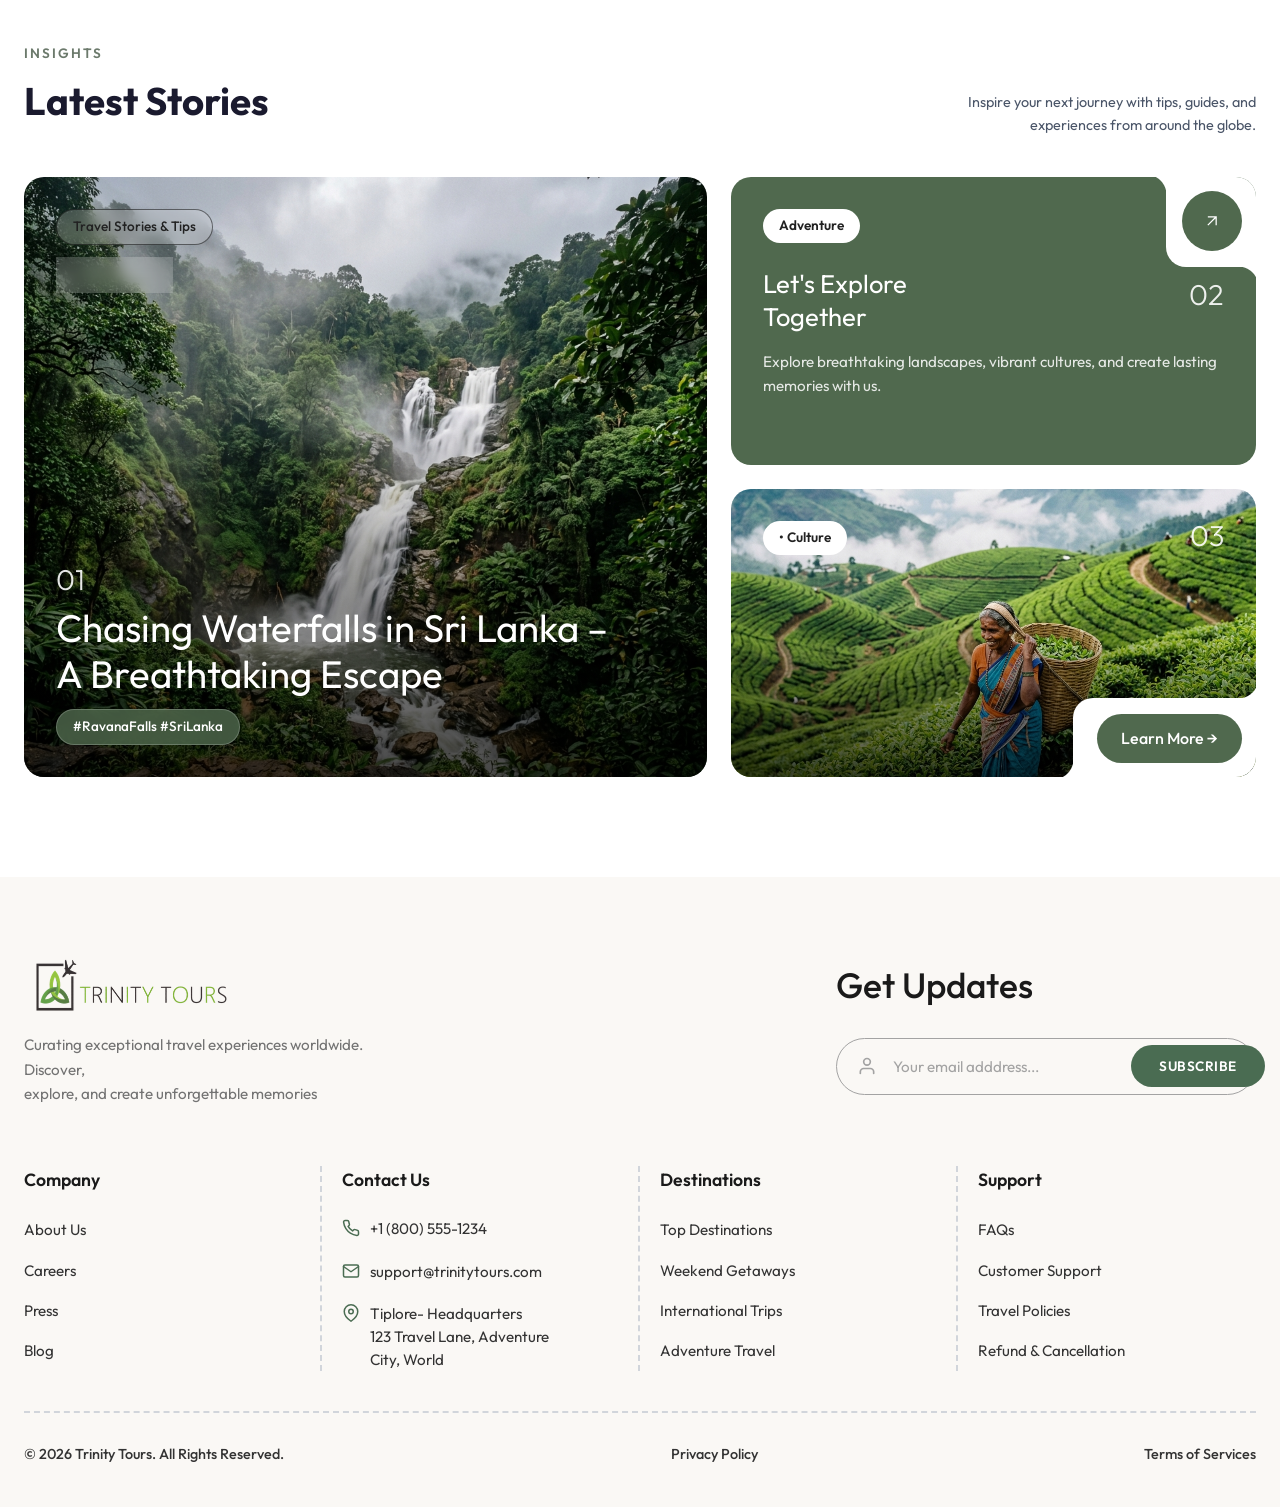
==== commit 41bb97ae: "fin" ====
--- a/index.html
+++ b/index.html
@@ -532,7 +532,7 @@
     <div class="container">
       <div class="footer-new-top">
         <div class="footer-new-brand">
-          <h2>Trinity Tours</h2>
+          <img src="logo/logo_small.png" alt="Trinity Tours Logo" class="footer-logo" />
           <p>Curating exceptional travel experiences worldwide. Discover,<br>explore, and create unforgettable memories</p>
         </div>
         <div class="footer-new-subscribe">
--- a/css/style.css
+++ b/css/style.css
@@ -1357,11 +1357,11 @@
   align-items: flex-start;
   margin-bottom: 60px;
 }
-.footer-new-brand h2 {
-  font-size: 2.2rem;
-  font-weight: 500;
-  color: #1a1a1a;
+.footer-new-brand .footer-logo {
+  height: 60px;
+  width: auto;
   margin-bottom: 16px;
+  display: block;
 }
 .footer-new-brand p {
   color: #737373;
@@ -1560,15 +1560,26 @@
   .packages-grid { grid-template-columns: 1fr; }
   .package-card.featured { grid-column: span 1; grid-template-columns: 1fr; }
   .package-card.featured .package-image { min-height: 240px; }
-  .stories-grid { grid-template-columns: 1fr; }
+  .stories-bento-grid { grid-template-columns: 1fr; height: auto; gap: 24px; }
+  .bento-large { min-height: 400px; margin-bottom: 0; }
+  .bento-small { min-height: 280px; height: auto; flex: none; }
   .contact-grid { grid-template-columns: 1fr; gap: 48px; }
   .testimonials-track .testi-card { min-width: calc(50% - 12px); }
   .destinations-grid { grid-template-columns: repeat(2, 1fr); }
+  .destinations-grid-new { grid-template-columns: repeat(2, 1fr); }
 }
 
 @media (max-width: 768px) {
-  .dest-tabs-container { overflow-x: auto; padding-bottom: 10px; }
-  .dest-tabs { width: max-content; }
+  .dest-tabs-container { 
+    overflow-x: auto; 
+    padding-bottom: 10px; 
+    -ms-overflow-style: none; 
+    scrollbar-width: none; 
+  }
+  .dest-tabs-container::-webkit-scrollbar {
+    display: none;
+  }
+  .dest-tabs { width: max-content; gap: 24px; padding: 0 4px; }
   .hero-footer {
     flex-direction: column;
     gap: 20px;
@@ -1576,11 +1587,14 @@
     right: 20px;
     bottom: 20px;
   }
-  .pointer { display: none; }
+  .pointer { transform: scale(0.6); }
+  .about-new-section { padding: 60px 0; }
   .about-new-top {
     flex-direction: column;
-    gap: 20px;
+    gap: 16px;
+    margin-bottom: 40px;
   }
+  .about-new-label { flex: none; height: auto; }
   .packages-split {
     flex-direction: column;
   }
@@ -1600,19 +1614,25 @@
   .navbar .nav-links.open { transform: translateX(0); }
   .hamburger { display: flex; z-index: 1001; }
 
-  .hero-search { display: none; }
+  .hero-search { flex-direction: column; }
   .search-box { flex-direction: column; gap: 20px; }
   .search-divider { width: 100%; height: 1px; }
 
   .stats-grid { gap: 0; }
-  .stat-divider { display: none; }
+  .stat-divider { display: block; width: 100%; height: 1px; margin: 10px 0; }
   .stat-item { padding: 16px; min-width: 120px; }
 
   .section-header-row { flex-direction: column; align-items: flex-start; }
   .section-desc-side { text-align: left; max-width: 100%; }
 
-  .footer-grid { grid-template-columns: 1fr 1fr; }
-  .footer-brand { grid-column: span 2; }
+  .destinations-grid-new { grid-template-columns: 1fr; }
+
+  .footer-new-top { flex-direction: column; gap: 32px; }
+  .footer-new-links { flex-direction: column; gap: 40px; border-bottom: 1px solid #eaeaea; padding-bottom: 30px; }
+  .footer-col-new:not(:last-child)::after { display: none; }
+  .footer-col-new { padding: 0; }
+  .footer-new-bottom { flex-direction: column; gap: 16px; text-align: center; }
+  .footer-sub-form .input-wrapper { max-width: 100%; }
 
   .newsletter-box { flex-direction: column; align-items: flex-start; }
   .newsletter-form { flex-direction: column; width: 100%; }
@@ -1626,7 +1646,13 @@
 
 @media (max-width: 520px) {
   .destinations-grid { grid-template-columns: 1fr; }
+  .destinations-grid-new { grid-template-columns: 1fr; }
   .hero-title { font-size: 2.2rem; }
-  .footer-grid { grid-template-columns: 1fr; }
-  .footer-brand { grid-column: span 1; }
-}
+  .about-new-desc { font-size: 1.2rem; }
+  .about-stat-pill { min-width: 100%; }
+  .section-title { font-size: 1.8rem; }
+  .btn-hero-primary { padding: 12px 24px; font-size: 0.9rem; }
+  .btn-hero-secondary { padding: 12px 24px; font-size: 0.9rem; }
+  .hf-center p { font-size: 0.9rem; }
+  .hf-center p br { display: none; }
+}
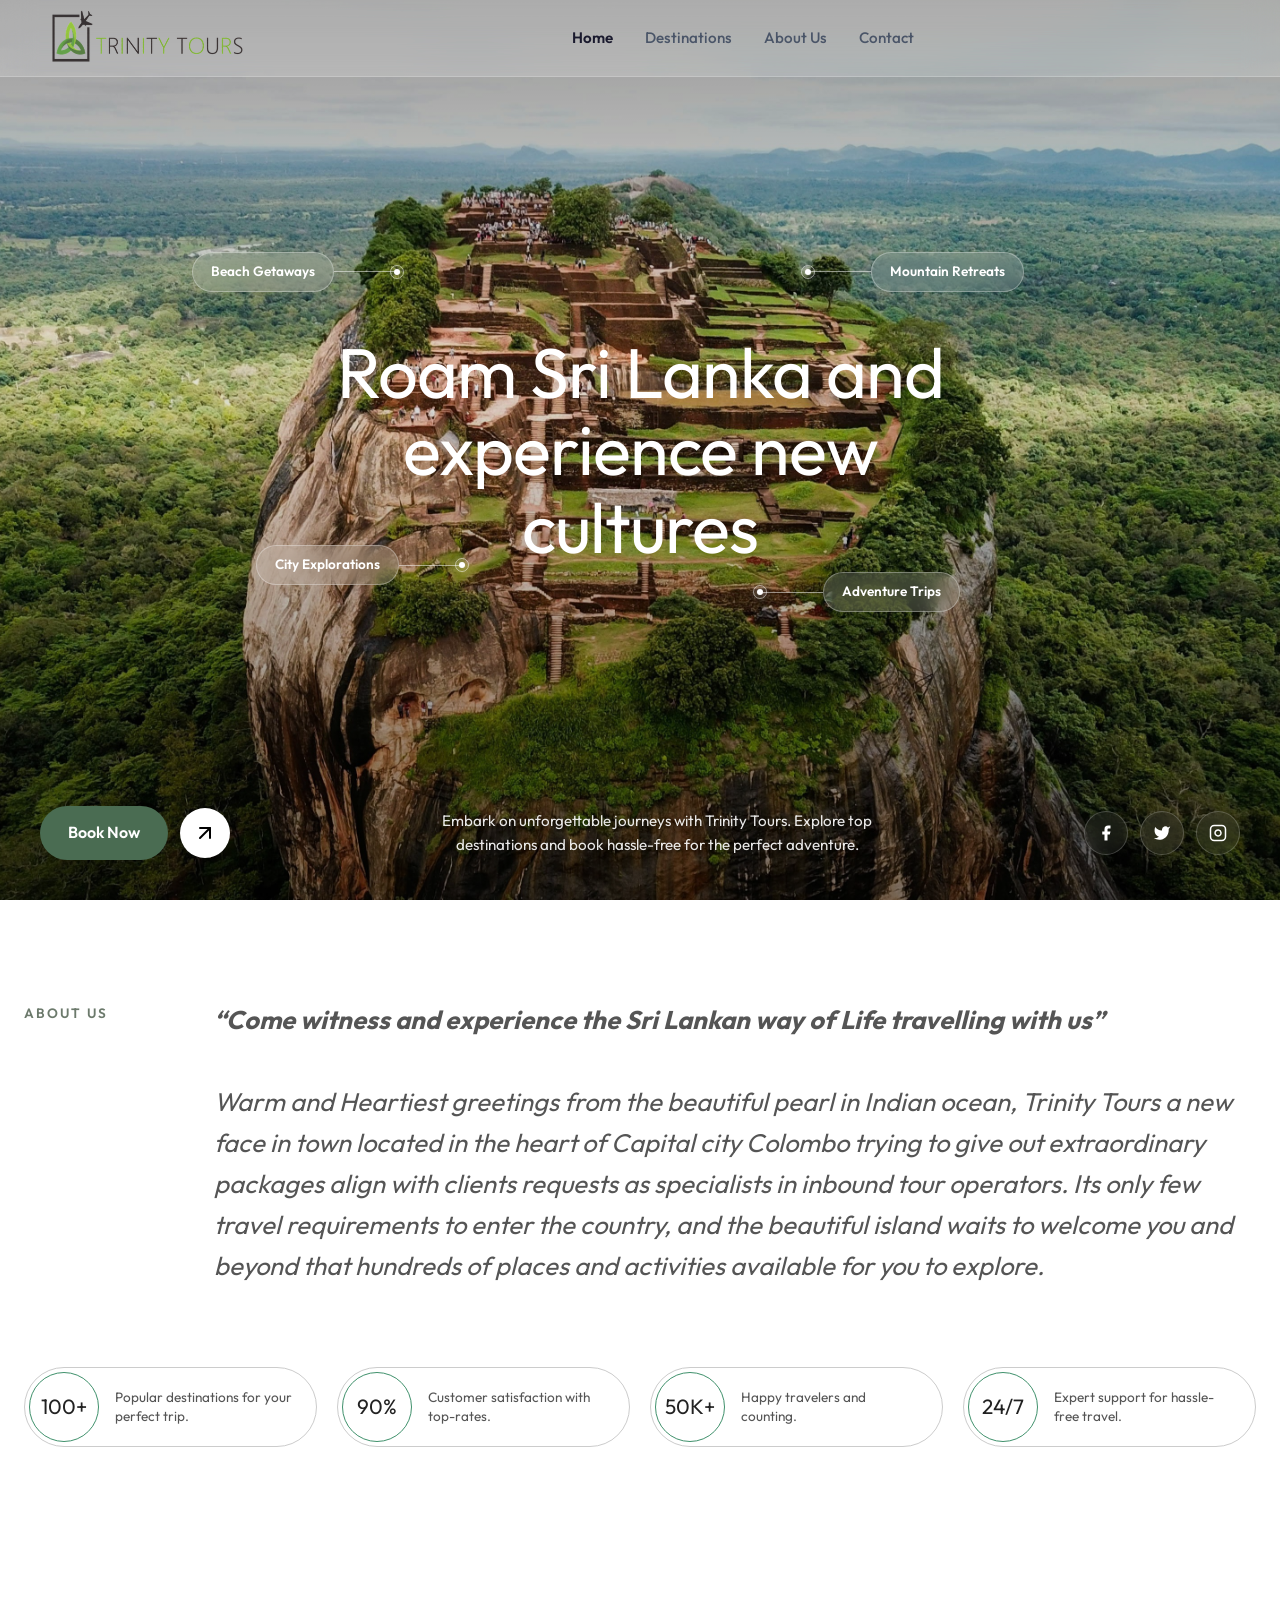
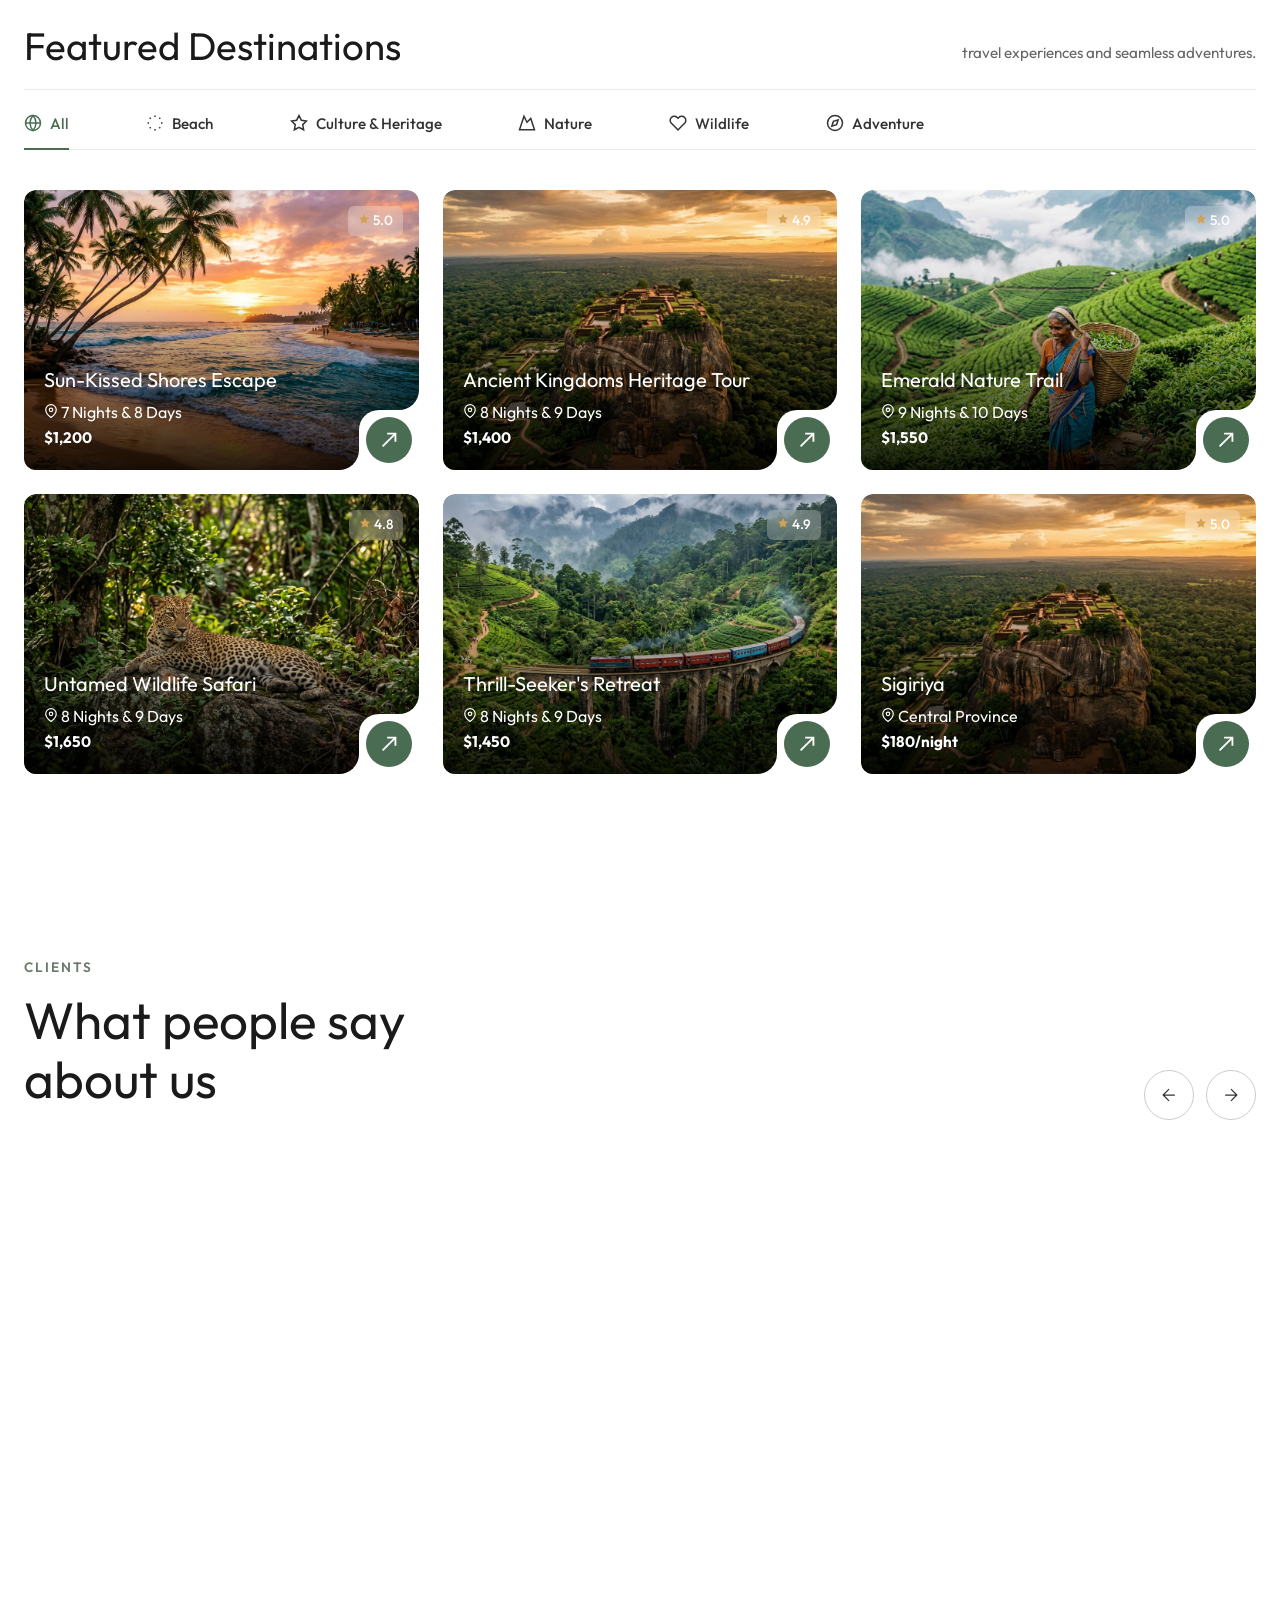
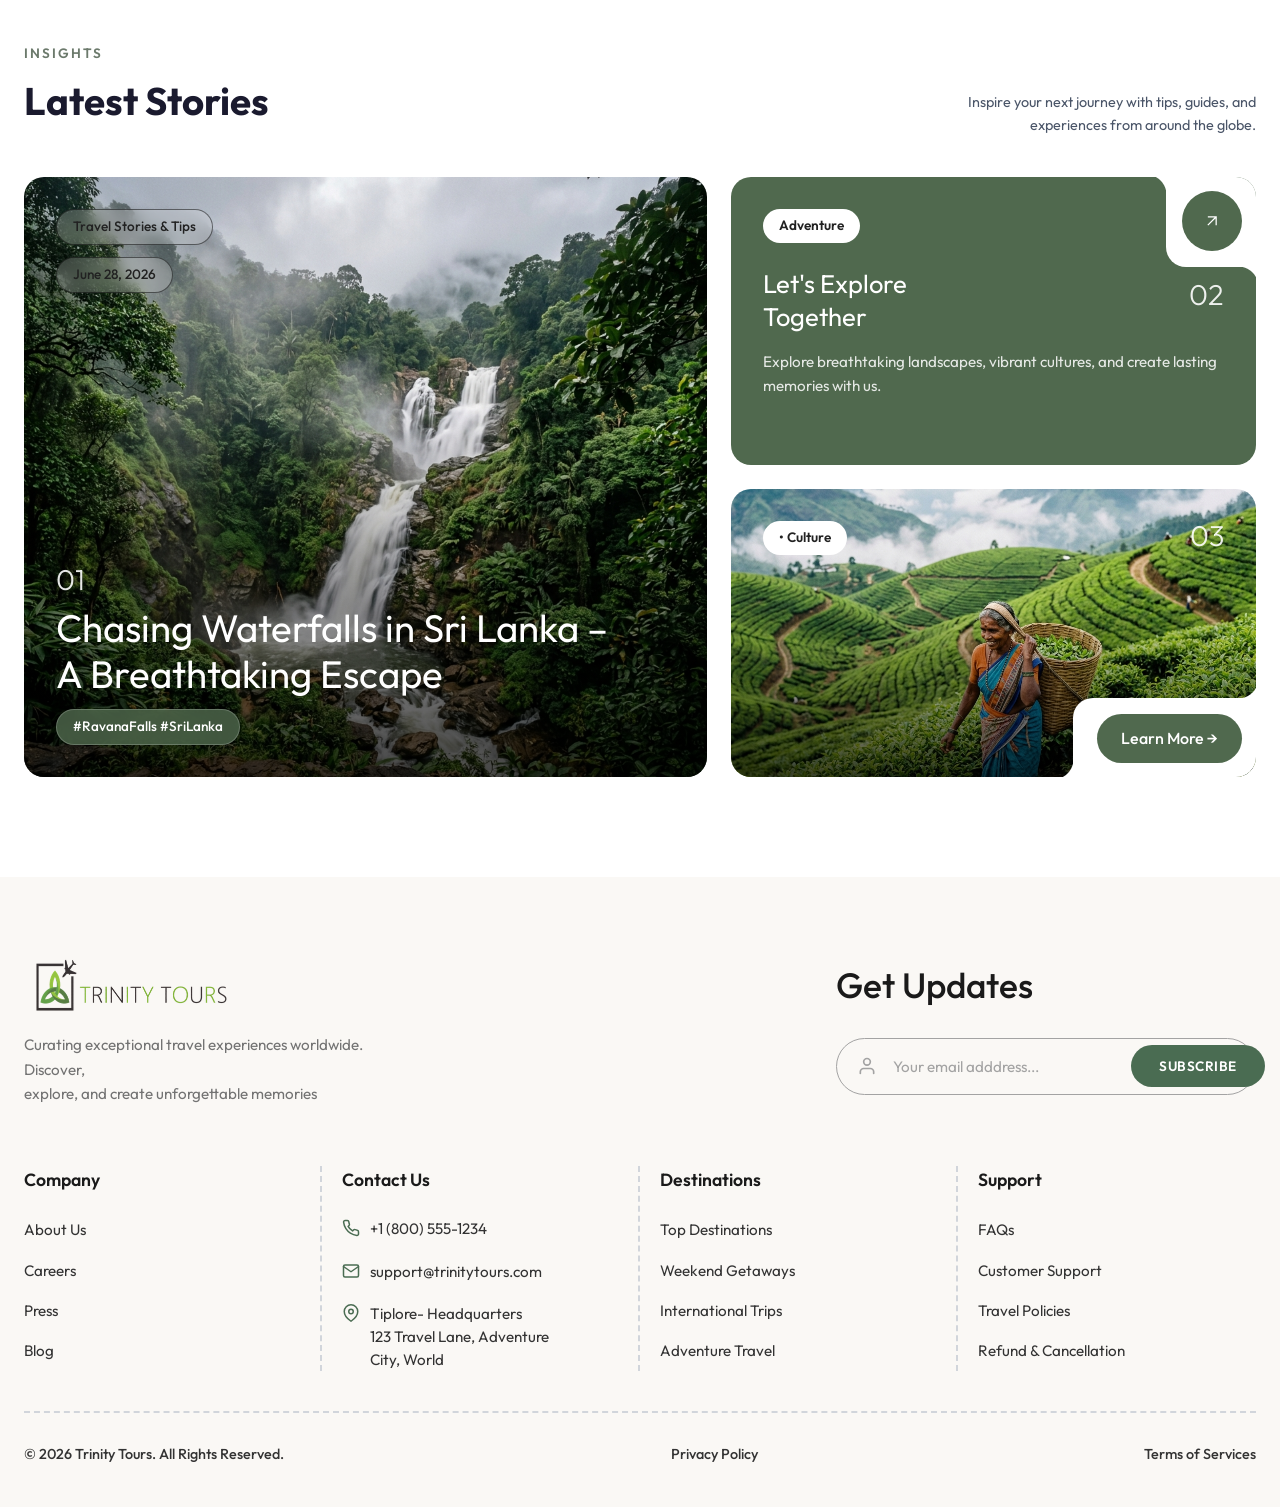
==== commit a5d1ac9c: "mobile changes" ====
--- a/index.html
+++ b/index.html
@@ -21,15 +21,24 @@
       </a>
 
       <nav class="nav-links" id="nav-links">
+        <button class="nav-close" id="nav-close" aria-label="Close menu">
+          <svg width="28" height="28" viewBox="0 0 24 24" fill="none" stroke="currentColor" stroke-width="2"><line x1="18" y1="6" x2="6" y2="18"></line><line x1="6" y1="6" x2="18" y2="18"></line></svg>
+        </button>
         <a href="#home" class="nav-link active">Home</a>
         <a href="destinations.html" class="nav-link">Destinations</a>
-
         <a href="about.html" class="nav-link">About Us</a>
         <a href="contact.html" class="nav-link">Contact</a>
+        <a href="#login" class="nav-link no-chevron nav-mobile-only">Login</a>
+        <a href="#book" class="btn-get-started nav-mobile-only">Get Started</a>
+
+        <div class="nav-socials nav-mobile-only">
+          <a href="#">Facebook</a>
+          <a href="#">Instagram</a>
+          <a href="#">Twitter</a>
+        </div>
       </nav>
 
       <div class="nav-actions">
-        <a href="#signin" class="btn-signin" id="btn-signin-nav">Sign In</a>
         <button class="hamburger" id="hamburger" aria-label="Toggle menu">
           <span></span><span></span><span></span>
         </button>
--- a/css/style.css
+++ b/css/style.css
@@ -40,7 +40,7 @@
 
 /* ---- Reset & Base ---- */
 *, *::before, *::after { box-sizing: border-box; margin: 0; padding: 0; }
-html { scroll-behavior: smooth; font-size: 16px; }
+html { scroll-behavior: smooth; font-size: 16px; overflow-x: hidden; }
 body {
   font-family: var(--font-main);
   color: var(--text-main);
@@ -248,6 +248,10 @@
 
 .nav-actions { display: flex; align-items: center; gap: 16px; }
 
+.nav-mobile-only, .nav-close, .nav-socials, .btn-get-started {
+  display: none;
+}
+
 .btn-signin {
   color: var(--white);
   font-size: 0.95rem;
@@ -258,6 +262,8 @@
   border: 1px solid var(--text-main);
   transition: all var(--transition);
   text-decoration: none;
+  white-space: nowrap;
+  flex-shrink: 0;
 }
 .btn-signin:hover {
   background: var(--text-body);
@@ -1552,6 +1558,8 @@
   .footer-grid { grid-template-columns: 1.5fr 1fr 1fr; gap: 32px; }
   .footer-col:nth-child(4),
   .footer-col:nth-child(5) { grid-column: auto; }
+  .about-new-stats { justify-content: center; }
+  .about-stat-pill { min-width: 45%; flex: 1 1 45%; }
 }
 
 @media (max-width: 900px) {
@@ -1567,6 +1575,7 @@
   .testimonials-track .testi-card { min-width: calc(50% - 12px); }
   .destinations-grid { grid-template-columns: repeat(2, 1fr); }
   .destinations-grid-new { grid-template-columns: repeat(2, 1fr); }
+  .hero-title { font-size: clamp(2.5rem, 4vw, 3rem); }
 }
 
 @media (max-width: 768px) {
@@ -1586,8 +1595,9 @@
     left: 20px;
     right: 20px;
     bottom: 20px;
+    padding: 20px;
   }
-  .pointer { transform: scale(0.6); }
+  .pointer { display: none; }
   .about-new-section { padding: 60px 0; }
   .about-new-top {
     flex-direction: column;
@@ -1595,24 +1605,97 @@
     margin-bottom: 40px;
   }
   .about-new-label { flex: none; height: auto; }
+  .about-new-desc { font-size: 1.3rem; }
+  .about-stat-pill { min-width: 100%; flex: 1 1 100%; }
   .packages-split {
     flex-direction: column;
   }
   .navbar .nav-links {
     position: fixed;
-    top: 0; left: 0; right: 0;
-    background: var(--dark);
+    top: 0; left: 0; right: 0; bottom: 0;
+    width: 100vw;
+    height: 100vh;
+    background: var(--white);
     flex-direction: column;
-    align-items: center;
-    justify-content: center;
-    gap: 8px;
-    height: 100vh;
-    transform: translateX(-100%);
+    align-items: flex-start;
+    justify-content: flex-start;
+    padding: 80px 32px 40px;
+    gap: 0;
+    transform: translateX(100%);
     transition: transform 0.4s ease;
     z-index: 999;
   }
   .navbar .nav-links.open { transform: translateX(0); }
+
+  .navbar .nav-link {
+    width: 100%;
+    display: flex;
+    justify-content: space-between;
+    align-items: center;
+    padding: 20px 0;
+    font-size: 1.1rem;
+    font-weight: 500;
+    color: var(--text-main);
+    border-bottom: 1px solid #f0f0f0;
+  }
+  .navbar .nav-link::after {
+    content: '>';
+    font-family: monospace;
+    font-size: 1.2rem;
+    color: #999;
+  }
+  .navbar .nav-link.no-chevron::after {
+    display: none;
+  }
+
+  .nav-mobile-only {
+    display: flex;
+  }
+
+  .nav-close {
+    display: block;
+    position: absolute;
+    top: 24px;
+    right: 24px;
+    background: none;
+    color: var(--text-main);
+    border: none;
+    cursor: pointer;
+    padding: 8px;
+  }
+
+  .btn-get-started {
+    display: block;
+    width: 100%;
+    background: var(--text-main);
+    color: var(--white);
+    text-align: center;
+    padding: 16px 0;
+    border-radius: 8px;
+    margin-top: 32px;
+    font-weight: 600;
+    text-decoration: none;
+    border: none;
+  }
+
+  .nav-socials {
+    display: flex;
+    justify-content: space-between;
+    width: calc(100% - 64px);
+    position: absolute;
+    bottom: 40px;
+    left: 32px;
+  }
+  .nav-socials a {
+    color: #999;
+    font-size: 0.9rem;
+    text-decoration: none;
+  }
   .hamburger { display: flex; z-index: 1001; }
+  .nav-container { padding: 0 16px; }
+  .site-logo { height: 40px; }
+  .navbar.scrolled .site-logo { height: 35px; }
+  .btn-signin { padding: 6px 16px; font-size: 0.85rem; }
 
   .hero-search { flex-direction: column; }
   .search-box { flex-direction: column; gap: 20px; }
@@ -1642,17 +1725,21 @@
   .testimonials-track .testi-card { min-width: calc(100% - 0px); }
 
   .footer-bottom { flex-direction: column; text-align: center; }
+  .footer-grid { grid-template-columns: 1fr; gap: 24px; }
 }
 
 @media (max-width: 520px) {
   .destinations-grid { grid-template-columns: 1fr; }
   .destinations-grid-new { grid-template-columns: 1fr; }
   .hero-title { font-size: 2.2rem; }
-  .about-new-desc { font-size: 1.2rem; }
+  .about-new-desc { font-size: 1.1rem; }
   .about-stat-pill { min-width: 100%; }
   .section-title { font-size: 1.8rem; }
   .btn-hero-primary { padding: 12px 24px; font-size: 0.9rem; }
   .btn-hero-secondary { padding: 12px 24px; font-size: 0.9rem; }
   .hf-center p { font-size: 0.9rem; }
   .hf-center p br { display: none; }
-}
+  .hf-left { flex-direction: column; width: 100%; }
+  .btn-book-now { width: 100%; text-align: center; justify-content: center; }
+  .btn-arrow { display: none; }
+}
